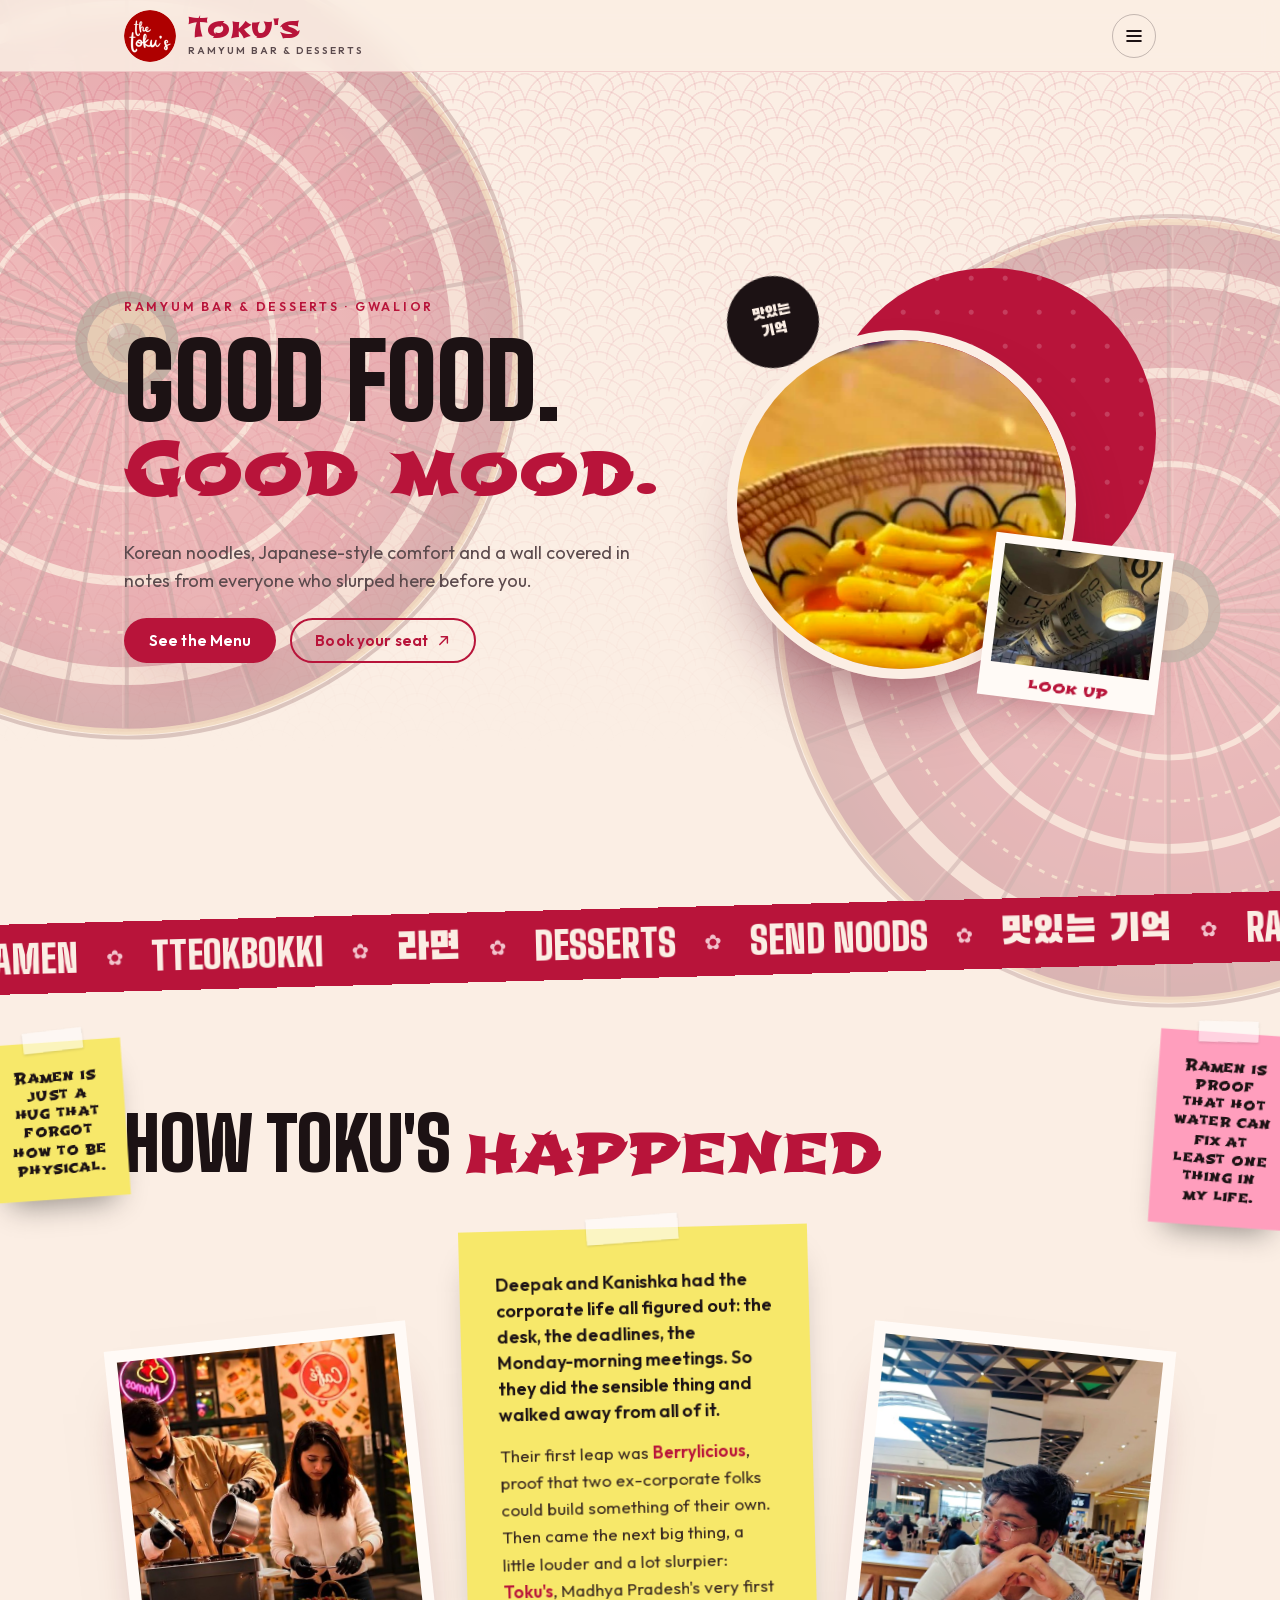
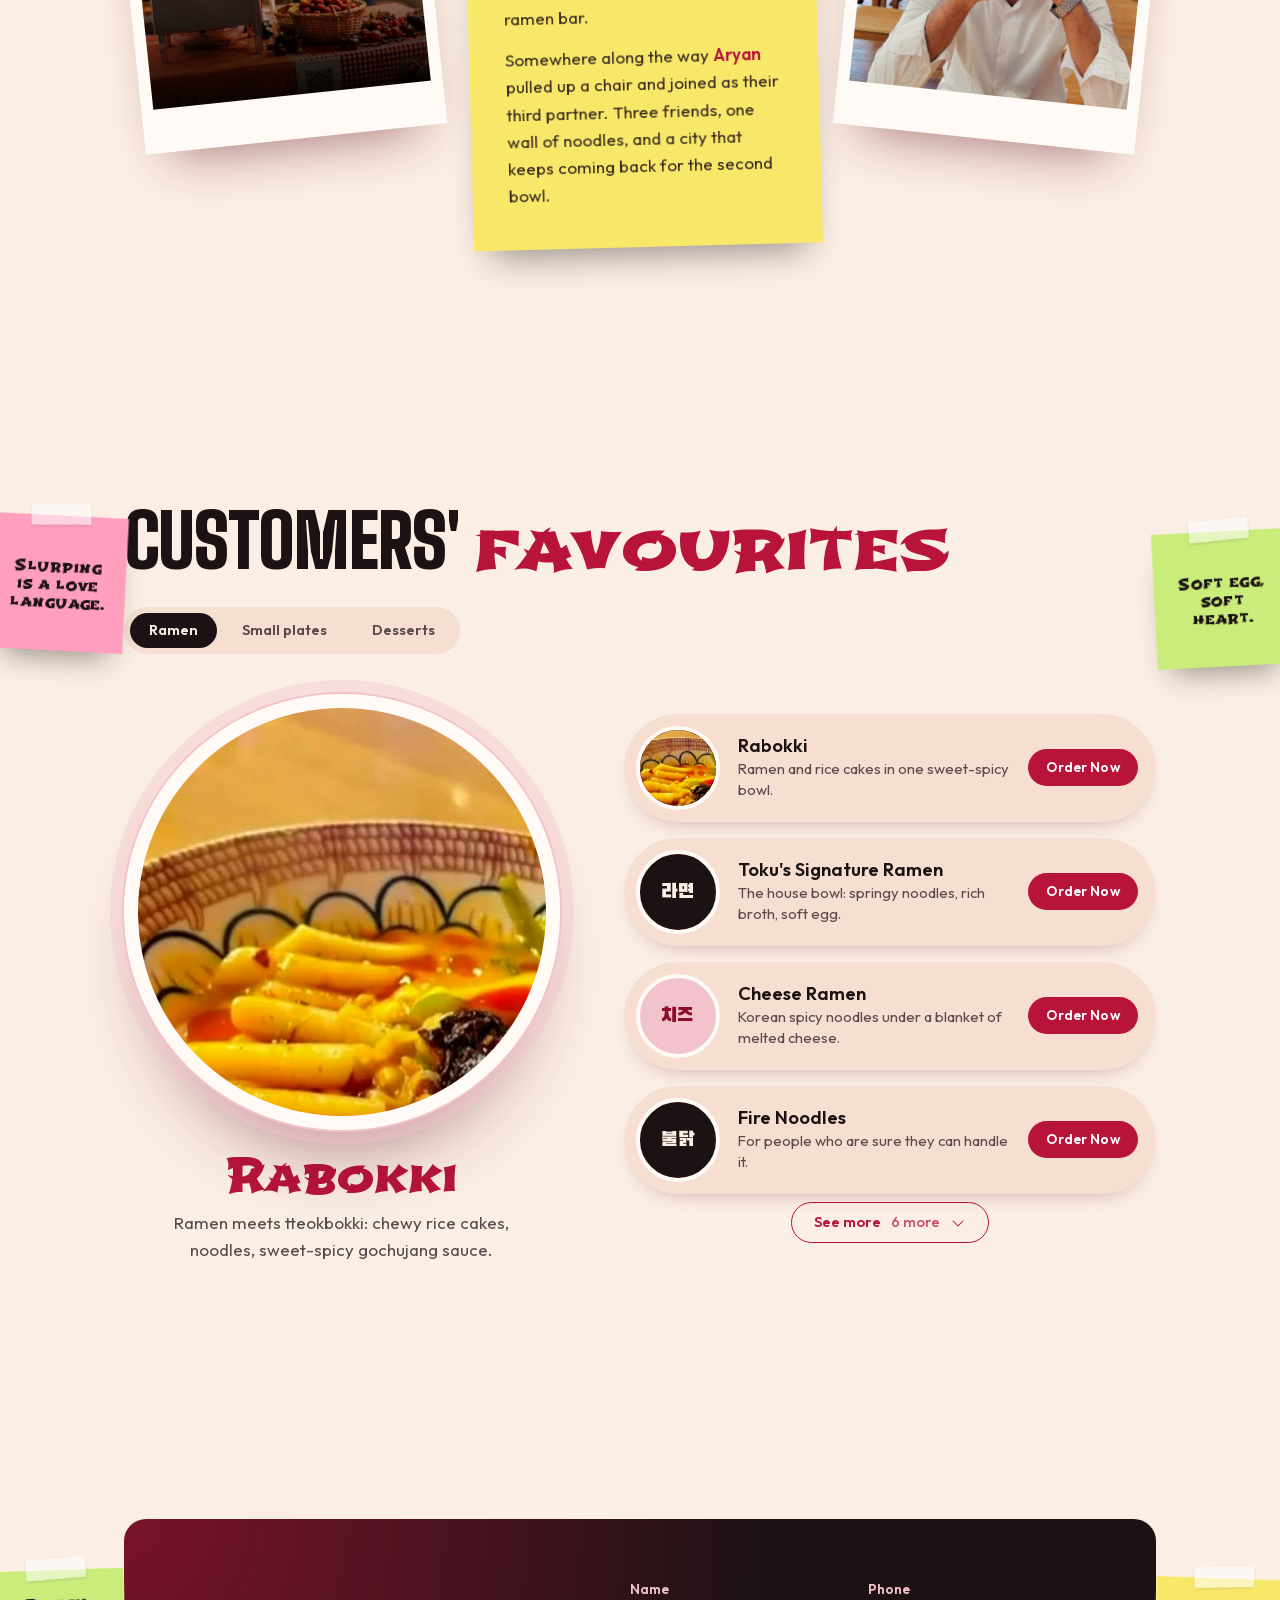
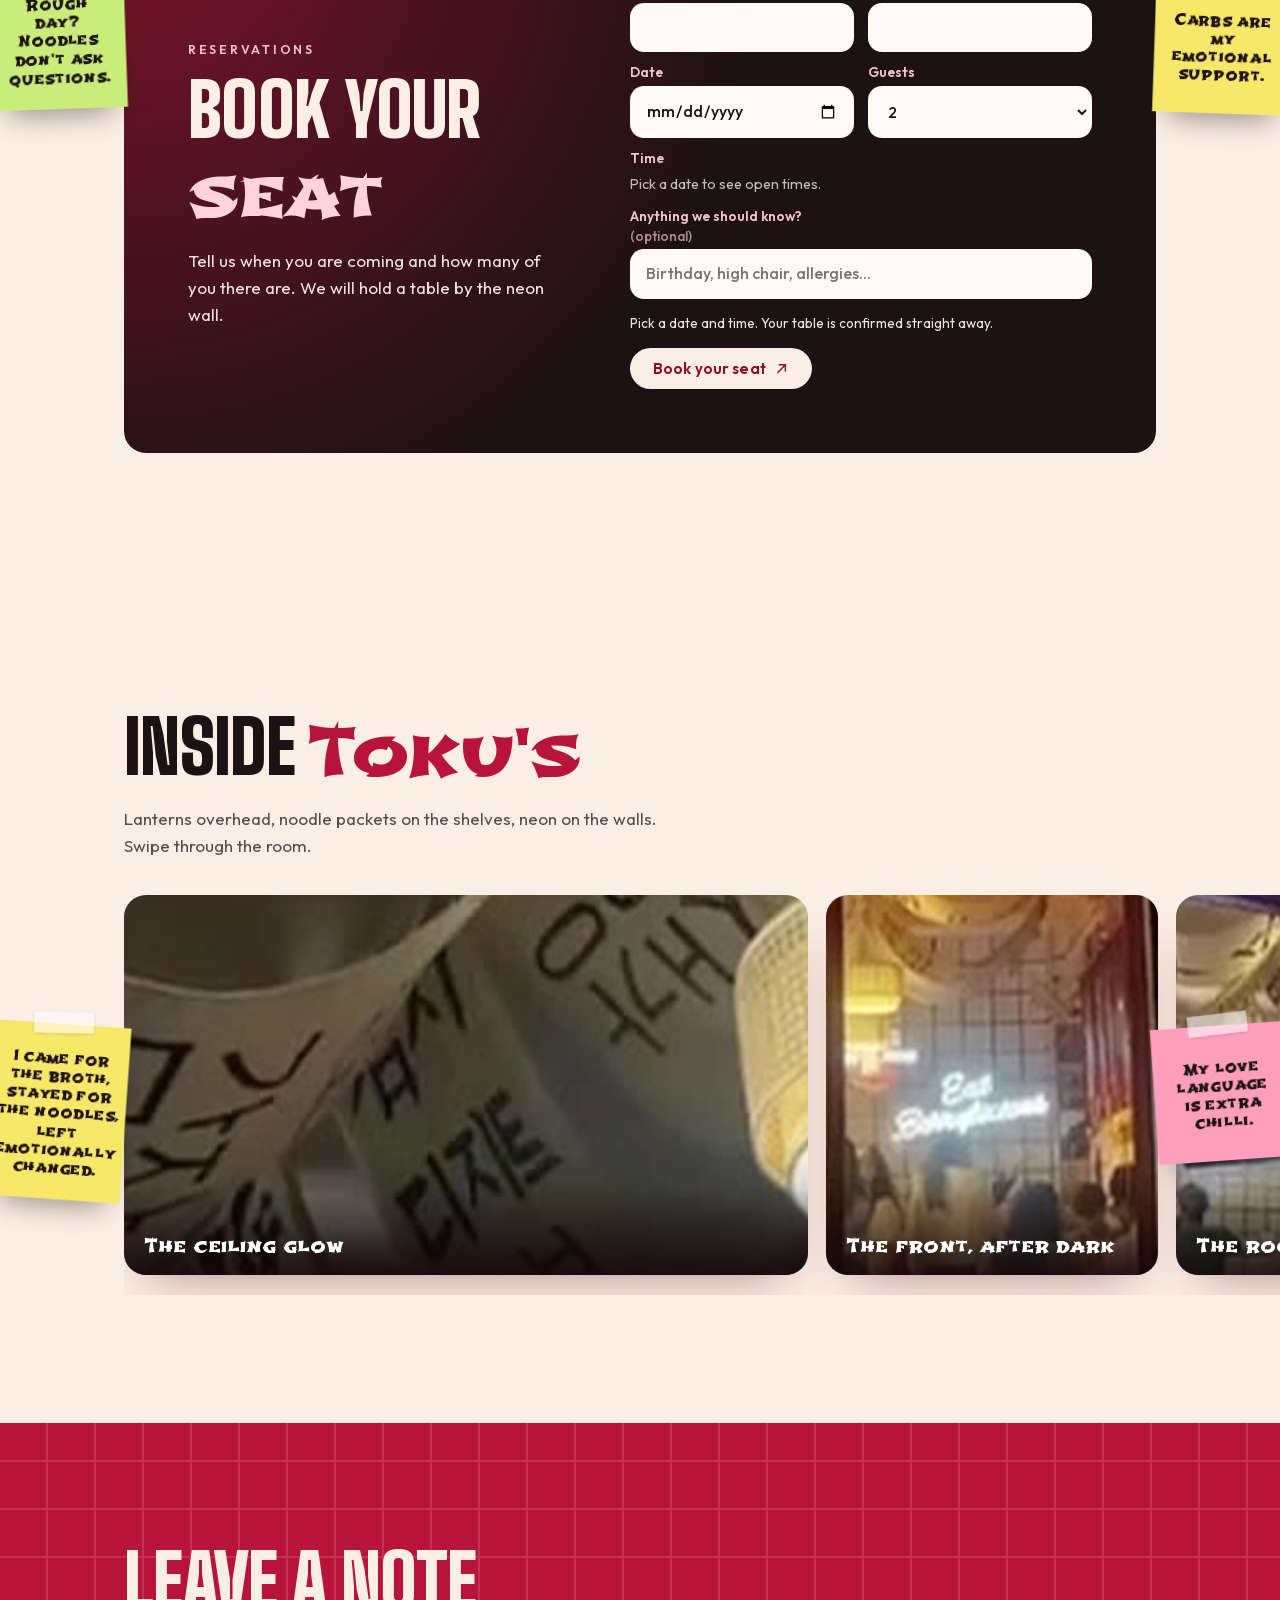
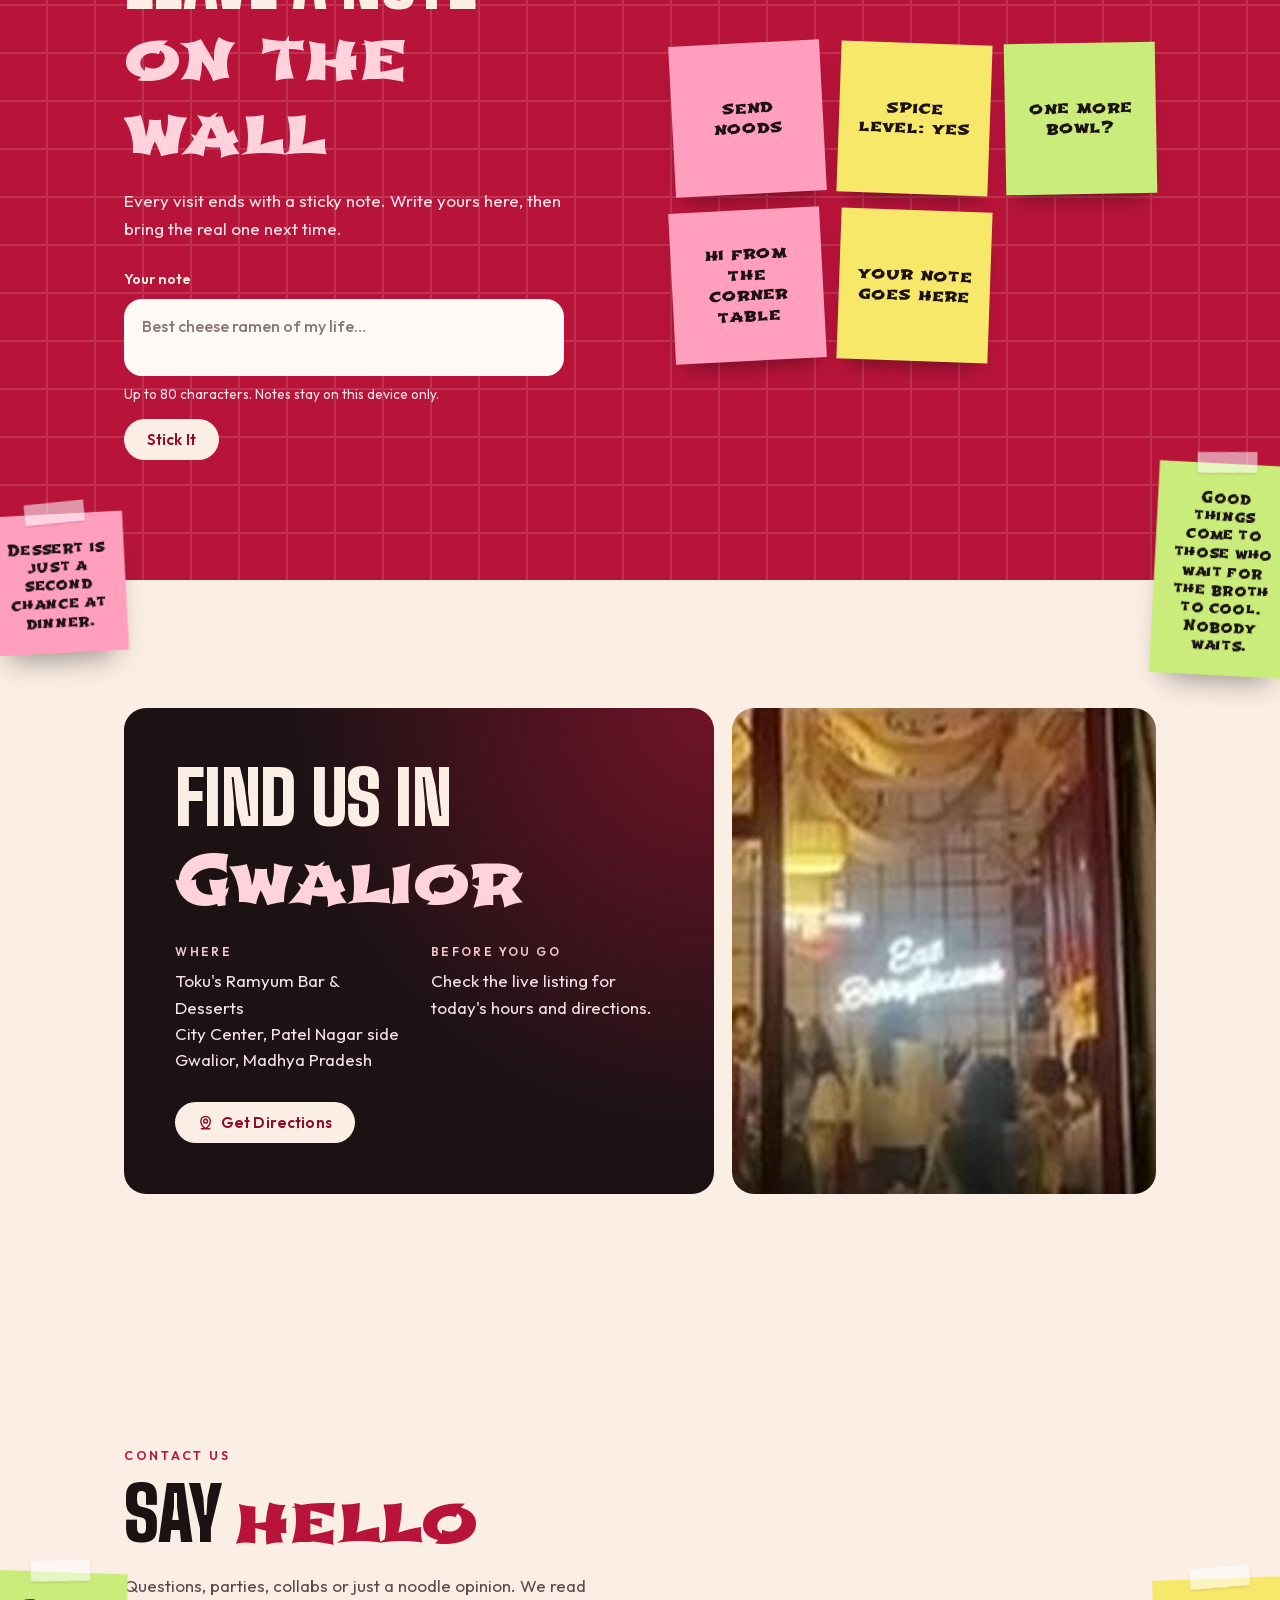
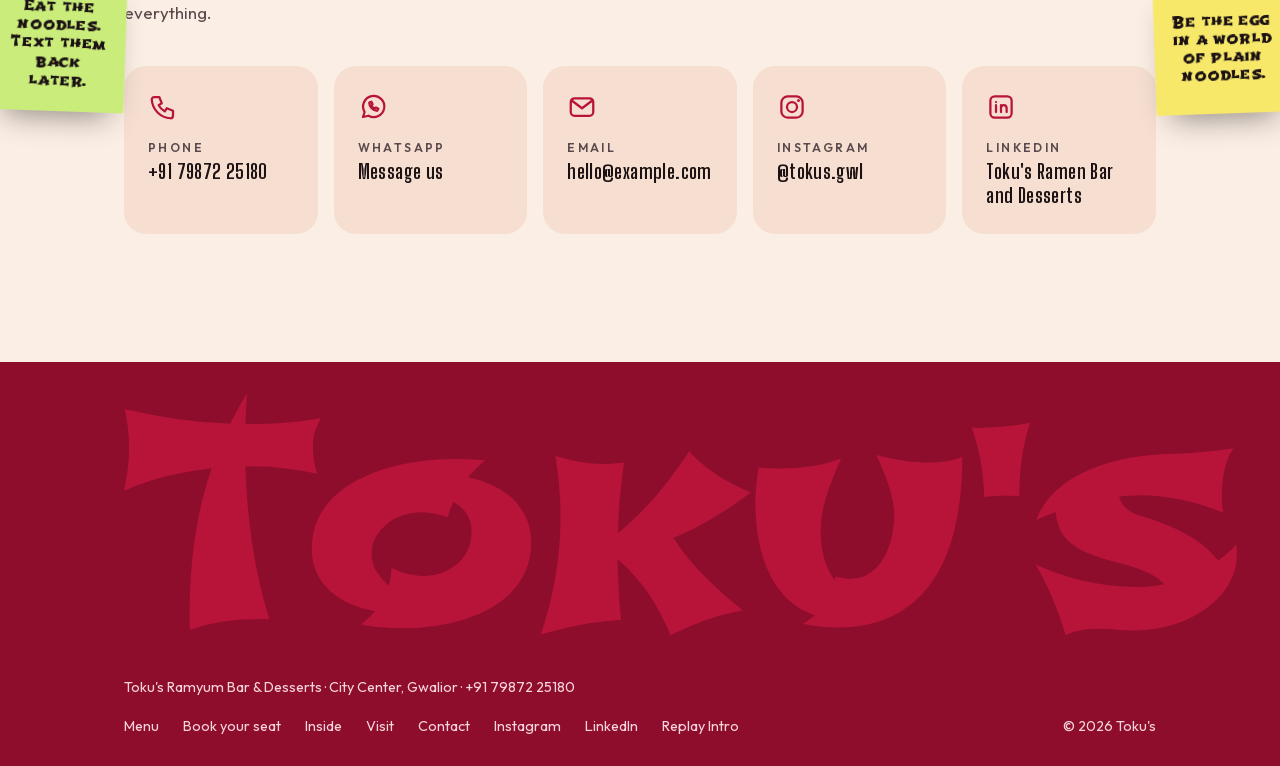
==== index.html @ bb1c19df "Add automatic table booking (Worker + D1, staff page) Co-Authored-By: Claude Opus 5.5 (1M context) <" ====
<!doctype html>
<html lang="en">
<head>
  <meta charset="utf-8">
  <meta name="viewport" content="width=device-width, initial-scale=1">
  <title>Toku's Ramyum Bar</title>
  <meta name="description" content="Toku's Ramyum Bar &amp; Desserts in Gwalior. Korean ramen, tteokbokki and desserts in a room covered in lanterns, murals and sticky notes.">
  <meta name="theme-color" content="#b8143a">
  <link rel="icon" href="favicon.ico" sizes="any">
  <link rel="icon" href="favicon-32.png" type="image/png" sizes="32x32">
  <link rel="apple-touch-icon" href="apple-touch-icon.png">
  <meta property="og:type" content="website">
  <meta property="og:site_name" content="Toku's Ramyum Bar &amp; Desserts">
  <meta property="og:title" content="Toku's Ramyum Bar &amp; Desserts, Gwalior">
  <meta property="og:description" content="Korean ramen, tteokbokki and desserts in a room covered in lanterns, murals and sticky notes.">
  <meta property="og:url" content="https://tokusramyumbar.com/">
  <meta property="og:image" content="https://tokusramyumbar.com/img/brand/og-image.jpg">
  <meta property="og:image:width" content="1200">
  <meta property="og:image:height" content="630">
  <meta name="twitter:card" content="summary_large_image">
  <script type="application/ld+json">
  {
    "@context": "https://schema.org",
    "@type": "Restaurant",
    "name": "Toku's Ramyum Bar & Desserts",
    "url": "https://tokusramyumbar.com/",
    "logo": "https://tokusramyumbar.com/img/brand/logo-104.png",
    "image": "https://tokusramyumbar.com/img/brand/og-image.jpg",
    "telephone": "+91-7987225180",
    "servesCuisine": ["Korean", "Desserts"],
    "address": { "@type": "PostalAddress", "streetAddress": "City Center, Patel Nagar", "addressLocality": "Gwalior", "addressRegion": "Madhya Pradesh", "addressCountry": "IN" },
    "sameAs": ["https://www.instagram.com/tokus.gwl/", "https://www.linkedin.com/company/toku-s-ramen-bar-and-desserts/home/"]
  }
  </script>
  <link rel="preload" href="fonts/shojumaru-400.woff2" as="font" type="font/woff2" crossorigin>
  <link rel="preload" href="fonts/bigshoulders-900.woff2" as="font" type="font/woff2" crossorigin>
  <link rel="stylesheet" href="css/style.css">
  <script>if (!matchMedia('(prefers-reduced-motion: reduce)').matches) document.documentElement.classList.add('intro-on');</script>
</head>
<body>
  <svg width="0" height="0" style="position:absolute" aria-hidden="true">
    <!-- Phosphor Icons (bold), MIT -->
    <symbol id="i-arrow" viewBox="0 0 256 256"><path fill="currentColor" d="M204,64V168a12,12,0,0,1-24,0V93L72.49,200.49a12,12,0,0,1-17-17L163,76H88a12,12,0,0,1,0-24H192A12,12,0,0,1,204,64Z"/></symbol>
    <symbol id="i-pin" viewBox="0 0 256 256"><path fill="currentColor" d="M200,220H160.73c5.18-5,10.75-10.710,16.33-17.13C205.150,170.570,220,136.370,220,104a92,92,0,0,0-184,0c0,50,34.120,91.940,59.180,116H56a12,12,0,0,0,0,24H200a12,12,0,0,0,0-24ZM60,104a68,68,0,0,1,136,0c0,33.310-20,63.370-36.700,82.710A249.350,249.350,0,0,1,128,216.890a249.350,249.350,0,0,1-31.300-30.180C80,167.370,60,137.310,60,104Zm68,44a44,44,0,1,0-44-44A44.050,44.050,0,0,0,128,148Zm0-64a20,20,0,1,1-20,20A20,20,0,0,1,128,84Z"/></symbol>
    <symbol id="i-list" viewBox="0 0 256 256"><path fill="currentColor" d="M228,128a12,12,0,0,1-12,12H40a12,12,0,0,1,0-24H216A12,12,0,0,1,228,128ZM40,76H216a12,12,0,0,0,0-24H40a12,12,0,0,0,0,24ZM216,180H40a12,12,0,0,0,0,24H216a12,12,0,0,0,0-24Z"/></symbol>
    <symbol id="i-caret" viewBox="0 0 256 256"><path fill="currentColor" d="M213.66,101.66l-80,80a8,8,0,0,1-11.32,0l-80-80A8,8,0,0,1,53.66,90.34L128,164.69l74.34-74.35a8,8,0,0,1,11.32,11.32Z"/></symbol>
    <symbol id="i-x" viewBox="0 0 256 256"><path fill="currentColor" d="M208.49,191.51a12,12,0,0,1-17,17L128,145,64.49,208.490a12,12,0,0,1-17-17L111,128,47.51,64.49a12,12,0,0,1,17-17L128,111l63.51-63.52a12,12,0,0,1,17,17L145,128Z"/></symbol>
    <!-- simple outline icons for the contact section -->
    <symbol id="i-phone" viewBox="0 0 24 24"><path fill="none" stroke="currentColor" stroke-width="1.8" stroke-linecap="round" stroke-linejoin="round" d="M5 4h4l2 5-2.5 1.5a11 11 0 0 0 5 5L15 13l5 2v4a2 2 0 0 1-2 2A16 16 0 0 1 3 6a2 2 0 0 1 2-2z"/></symbol>
    <symbol id="i-whatsapp" viewBox="0 0 24 24"><g fill="none" stroke="currentColor" stroke-width="1.8" stroke-linecap="round" stroke-linejoin="round"><path d="M4 20l1.3-4A8.5 8.5 0 1 1 8.4 19z"/><path d="M9 8.5c0 3.3 2.9 6.5 6.4 6.5l.9-1.6-2-1-1 .9c-1-.4-2.1-1.5-2.5-2.5l.9-1-1-2z"/></g></symbol>
    <symbol id="i-mail" viewBox="0 0 24 24"><g fill="none" stroke="currentColor" stroke-width="1.8" stroke-linecap="round" stroke-linejoin="round"><rect x="3" y="5" width="18" height="14" rx="3"/><path d="m4 7 8 6 8-6"/></g></symbol>
    <symbol id="i-insta" viewBox="0 0 24 24"><g fill="none" stroke="currentColor" stroke-width="1.8" stroke-linecap="round" stroke-linejoin="round"><rect x="3.5" y="3.5" width="17" height="17" rx="5"/><circle cx="12" cy="12" r="4"/></g><circle cx="17.2" cy="6.8" r="1.2" fill="currentColor"/></symbol>
    <symbol id="i-linkedin" viewBox="0 0 24 24"><g fill="none" stroke="currentColor" stroke-width="1.8" stroke-linecap="round" stroke-linejoin="round"><rect x="3.5" y="3.5" width="17" height="17" rx="3.5"/><path d="M8 10.5V16M8 8v.01M12 16v-5.5M12 13c0-1.7 1-2.5 2.2-2.5S16.5 11.3 16.5 13V16"/></g></symbol>
  </svg>

  <a class="skip" href="#main">Skip to content</a>


  <header class="nav" id="top">
    <a class="brand" href="#top" aria-label="Toku's home">
      <img class="brand__logo" src="img/brand/logo-104.png" alt="" width="52" height="52">
      <span class="brand__text">
        <span class="brand__mark">Toku's</span>
        <span class="brand__sub">Ramyum bar &amp; desserts</span>
      </span>
    </a>
    <button class="nav__toggle" id="navToggle" aria-expanded="false" aria-controls="navLinks" aria-label="Open menu">
      <svg class="icon"><use href="#i-list"/></svg>
    </button>
  </header>
  <div class="side-scrim" id="navScrim"></div>
  <nav class="side" id="navLinks" aria-label="Main">
    <a class="bubble" href="#menu" style="--i:0"><span>Menu</span></a>
    <a class="bubble" href="#story" style="--i:1"><span>Story</span></a>
    <a class="bubble" href="#inside" style="--i:2"><span>Inside</span></a>
    <a class="bubble" href="#wall" style="--i:3"><span>The wall</span></a>
    <a class="bubble" href="#visit" style="--i:4"><span>Visit</span></a>
    <a class="bubble" href="#contact" style="--i:5"><span>Contact us</span></a>
    <a class="bubble bubble--cta" href="#book" style="--i:6"><span>Book your seat</span></a>
  </nav>

  <div class="postits postits--l" aria-hidden="true">
    <p class="pi pi--y" style="--r:-4deg">Ramen is just a hug that forgot how to be physical.</p>
    <p class="pi pi--p" style="--r:3deg">Slurping is a love language.</p>
    <p class="pi pi--g" style="--r:-2deg">Rough day? Noodles don't ask questions.</p>
    <p class="pi pi--y" style="--r:4deg">I came for the broth, stayed for the noodles, left emotionally changed.</p>
    <p class="pi pi--p" style="--r:-3deg">Dessert is just a second chance at dinner.</p>
    <p class="pi pi--g" style="--r:2deg">Eat the noodles. Text them back later.</p>
  </div>
  <div class="postits postits--r" aria-hidden="true">
    <p class="pi pi--p" style="--r:4deg">Ramen is proof that hot water can fix at least one thing in my life.</p>
    <p class="pi pi--g" style="--r:-3deg">Soft egg, soft heart.</p>
    <p class="pi pi--y" style="--r:2deg">Carbs are my emotional support.</p>
    <p class="pi pi--p" style="--r:-4deg">My love language is extra chilli.</p>
    <p class="pi pi--g" style="--r:3deg">Good things come to those who wait for the broth to cool. Nobody waits.</p>
    <p class="pi pi--y" style="--r:-2deg">Be the egg in a world of plain noodles.</p>
  </div>

  <main id="main">
    <!-- HERO -->
    <section class="hero">
      <div class="hero__copy">
        <p class="eyebrow">Ramyum bar &amp; desserts · Gwalior</p>
        <h1 class="hero__title">
          <span class="hero__plain">Good food.</span>
          <span class="hero__brush">Good mood.</span>
        </h1>
        <p class="hero__sub">Korean noodles, Japanese-style comfort and a wall covered in notes from everyone who slurped here before you.</p>
        <div class="hero__ctas">
          <a class="btn btn--solid" href="#menu">See the Menu</a>
          <a class="btn btn--ghost" href="#book">Book your seat <svg class="icon"><use href="#i-arrow"/></svg></a>
        </div>
      </div>

      <div class="hero__art" aria-hidden="false">
        <div class="hero__sun"></div>
        <div class="hero__steam" aria-hidden="true"><i></i><i></i><i></i></div>
        <figure class="hero__bowl">
          <img src="img/bowl.jpg" alt="A bowl of rabokki at Toku's: ramen noodles and rice cakes in a red, sweet-spicy sauce" width="1364" height="812" fetchpriority="high">
        </figure>
        <figure class="polaroid polaroid--hero">
          <img src="img/lanterns.jpg" alt="Paper banners printed with Korean letters hanging from the ceiling around a woven lamp" width="1364" height="808" loading="lazy">
          <figcaption>look up</figcaption>
        </figure>
        <span class="stamp" aria-hidden="true">맛있는<br>기억</span>
      </div>
    </section>

    <!-- MARQUEE -->
    <div class="marquee" aria-hidden="true">
      <div class="marquee__track">
        <span>Ramen</span><i>✿</i><span>Tteokbokki</span><i>✿</i><span>라면</span><i>✿</i><span>Desserts</span><i>✿</i><span>Send noods</span><i>✿</i><span>맛있는 기억</span><i>✿</i>
        <span>Ramen</span><i>✿</i><span>Tteokbokki</span><i>✿</i><span>라면</span><i>✿</i><span>Desserts</span><i>✿</i><span>Send noods</span><i>✿</i><span>맛있는 기억</span><i>✿</i>
      </div>
    </div>

    <!-- STORY: tilted photos + post-it -->
    <section class="story section" id="story">
      <h2 class="title reveal"><span class="title__plain">How Toku's</span> <span class="title__brush">happened</span></h2>
      <div class="tale reveal">
        <figure class="tale__photo tale__photo--l">
          <img src="img/story/berrylicious.jpg" alt="Deepak and Kanishka making chocolate-dipped strawberries at their Berrylicious stall" width="494" height="690" loading="lazy">
        </figure>
        <figure class="tale__photo tale__photo--r">
          <img src="img/story/aryan.jpg" alt="Aryan, Toku's third partner" width="792" height="1125" loading="lazy">
        </figure>
        <div class="tale__note">
          <p class="tale__lead">Deepak and Kanishka had the corporate life all figured out: the desk, the deadlines, the Monday-morning meetings. So they did the sensible thing and walked away from all of it.</p>
          <p>Their first leap was <strong>Berrylicious</strong>, proof that two ex-corporate folks could build something of their own. Then came the next big thing, a little louder and a lot slurpier: <strong>Toku's</strong>, Madhya Pradesh's very first ramen bar.</p>
          <p>Somewhere along the way <strong>Aryan</strong> pulled up a chair and joined as their third partner. Three friends, one wall of noodles, and a city that keeps coming back for the second bowl.</p>
        </div>
      </div>
    </section>

    <!-- MENU -->
    <section class="menu section" id="menu">
      <div class="menu__head reveal">
        <h2 class="title"><span class="title__plain">Customers'</span> <span class="title__brush">favourites</span></h2>
        <div class="tabs" role="tablist" aria-label="Menu categories">
          <button role="tab" aria-selected="true" aria-controls="tab-ramen" id="t-ramen" class="tab">Ramen</button>
          <button role="tab" aria-selected="false" aria-controls="tab-plates" id="t-plates" class="tab" tabindex="-1">Small plates</button>
          <button role="tab" aria-selected="false" aria-controls="tab-desserts" id="t-desserts" class="tab" tabindex="-1">Desserts</button>
        </div>
      </div>

      <div class="menu__grid">
        <figure class="menu__feature reveal">
          <div class="menu__plate">
            <img src="img/bowl.jpg" alt="" width="1364" height="812" loading="lazy">
            <span class="menu__glyph" lang="ko" hidden></span>
          </div>
          <figcaption>
            <span class="menu__feature-name">Rabokki</span>
            <span class="menu__feature-desc">Ramen meets tteokbokki: chewy rice cakes, noodles, sweet-spicy gochujang sauce.</span>
          </figcaption>
        </figure>

        <div class="menu__lists">
          <ul class="dishes" id="tab-ramen" role="tabpanel" aria-labelledby="t-ramen">
            <li class="dish">
              <span class="dish__img dish__img--photo"><img src="img/bowl.jpg" alt="" width="1364" height="812" loading="lazy"></span>
              <div class="dish__body"><h3>Rabokki</h3><p>Ramen and rice cakes in one sweet-spicy bowl.</p></div>
              <a class="btn btn--pill" href="https://www.zomato.com/gwalior/restaurants?q=toku" target="_blank" rel="noopener">Order Now</a>
            </li>
            <li class="dish">
              <span class="dish__img" lang="ko">라면</span>
              <div class="dish__body"><h3>Toku's Signature Ramen</h3><p>The house bowl: springy noodles, rich broth, soft egg.</p></div>
              <a class="btn btn--pill" href="https://www.zomato.com/gwalior/restaurants?q=toku" target="_blank" rel="noopener">Order Now</a>
            </li>
            <li class="dish">
              <span class="dish__img dish__img--alt" lang="ko">치즈</span>
              <div class="dish__body"><h3>Cheese Ramen</h3><p>Korean spicy noodles under a blanket of melted cheese.</p></div>
              <a class="btn btn--pill" href="https://www.zomato.com/gwalior/restaurants?q=toku" target="_blank" rel="noopener">Order Now</a>
            </li>
            <li class="dish">
              <span class="dish__img" lang="ko">불닭</span>
              <div class="dish__body"><h3>Fire Noodles</h3><p>For people who are sure they can handle it.</p></div>
              <a class="btn btn--pill" href="https://www.zomato.com/gwalior/restaurants?q=toku" target="_blank" rel="noopener">Order Now</a>
            </li>
            <li class="dish">
              <span class="dish__img dish__img--alt" lang="ko">짬뽕</span>
              <div class="dish__body"><h3>Jjamppong</h3><p>Spicy seafood noodle soup with a smoky broth.</p></div>
              <a class="btn btn--pill" href="https://www.zomato.com/gwalior/restaurants?q=toku" target="_blank" rel="noopener">Order Now</a>
            </li>
            <li class="dish">
              <span class="dish__img" lang="ko">우동</span>
              <div class="dish__body"><h3>Udon Bowl</h3><p>Thick, chewy noodles in a light, savoury broth.</p></div>
              <a class="btn btn--pill" href="https://www.zomato.com/gwalior/restaurants?q=toku" target="_blank" rel="noopener">Order Now</a>
            </li>
            <li class="dish">
              <span class="dish__img dish__img--alt" lang="ko">돈코츠</span>
              <div class="dish__body"><h3>Tonkotsu Ramen</h3><p>Creamy pork-bone broth, tender chashu, spring onion.</p></div>
              <a class="btn btn--pill" href="https://www.zomato.com/gwalior/restaurants?q=toku" target="_blank" rel="noopener">Order Now</a>
            </li>
            <li class="dish">
              <span class="dish__img" lang="ko">미소</span>
              <div class="dish__body"><h3>Miso Ramen</h3><p>Nutty miso broth with corn and a soft egg.</p></div>
              <a class="btn btn--pill" href="https://www.zomato.com/gwalior/restaurants?q=toku" target="_blank" rel="noopener">Order Now</a>
            </li>
            <li class="dish">
              <span class="dish__img dish__img--alt" lang="ko">해물</span>
              <div class="dish__body"><h3>Seafood Ramen</h3><p>Prawns and squid in a clear, spicy broth.</p></div>
              <a class="btn btn--pill" href="https://www.zomato.com/gwalior/restaurants?q=toku" target="_blank" rel="noopener">Order Now</a>
            </li>
            <li class="dish">
              <span class="dish__img" lang="ko">김치</span>
              <div class="dish__body"><h3>Kimchi Ramen</h3><p>Tangy, bubbling kimchi broth with silky noodles.</p></div>
              <a class="btn btn--pill" href="https://www.zomato.com/gwalior/restaurants?q=toku" target="_blank" rel="noopener">Order Now</a>
            </li>
          </ul>
          <ul class="dishes" id="tab-plates" role="tabpanel" aria-labelledby="t-plates" hidden>
            <li class="dish">
              <span class="dish__img" lang="ko">떡볶이</span>
              <div class="dish__body"><h3>Tteokbokki</h3><p>Chewy rice cakes simmered in a glossy chilli sauce.</p></div>
              <a class="btn btn--pill" href="https://www.zomato.com/gwalior/restaurants?q=toku" target="_blank" rel="noopener">Order Now</a>
            </li>
            <li class="dish">
              <span class="dish__img dish__img--alt" lang="ko">핫도그</span>
              <div class="dish__body"><h3>Korean Corn Dog</h3><p>Crunchy outside, stretchy cheese inside, sugar dusted.</p></div>
              <a class="btn btn--pill" href="https://www.zomato.com/gwalior/restaurants?q=toku" target="_blank" rel="noopener">Order Now</a>
            </li>
            <li class="dish">
              <span class="dish__img" lang="ko">김치밥</span>
              <div class="dish__body"><h3>Kimchi Fried Rice</h3><p>Tangy kimchi, smoky rice, a fried egg on top.</p></div>
              <a class="btn btn--pill" href="https://www.zomato.com/gwalior/restaurants?q=toku" target="_blank" rel="noopener">Order Now</a>
            </li>
            <li class="dish">
              <span class="dish__img dish__img--alt" lang="ko">만두</span>
              <div class="dish__body"><h3>Mandu</h3><p>Pan-fried dumplings with a sesame dipping sauce.</p></div>
              <a class="btn btn--pill" href="https://www.zomato.com/gwalior/restaurants?q=toku" target="_blank" rel="noopener">Order Now</a>
            </li>
            <li class="dish">
              <span class="dish__img" lang="ko">김밥</span>
              <div class="dish__body"><h3>Kimbap</h3><p>Seaweed rolls packed with egg, carrot and pickled radish.</p></div>
              <a class="btn btn--pill" href="https://www.zomato.com/gwalior/restaurants?q=toku" target="_blank" rel="noopener">Order Now</a>
            </li>
            <li class="dish">
              <span class="dish__img dish__img--alt" lang="ko">어묵</span>
              <div class="dish__body"><h3>Eomuk Skewers</h3><p>Fish cake skewers in a warm, peppery broth.</p></div>
              <a class="btn btn--pill" href="https://www.zomato.com/gwalior/restaurants?q=toku" target="_blank" rel="noopener">Order Now</a>
            </li>
            <li class="dish">
              <span class="dish__img" lang="ko">치킨</span>
              <div class="dish__body"><h3>Korean Fried Chicken</h3><p>Twice-fried, glazed in sweet gochujang.</p></div>
              <a class="btn btn--pill" href="https://www.zomato.com/gwalior/restaurants?q=toku" target="_blank" rel="noopener">Order Now</a>
            </li>
            <li class="dish">
              <span class="dish__img dish__img--alt" lang="ko">파전</span>
              <div class="dish__body"><h3>Pajeon</h3><p>Crisp spring onion pancake with a tangy dip.</p></div>
              <a class="btn btn--pill" href="https://www.zomato.com/gwalior/restaurants?q=toku" target="_blank" rel="noopener">Order Now</a>
            </li>
            <li class="dish">
              <span class="dish__img" lang="ko">잡채</span>
              <div class="dish__body"><h3>Japchae</h3><p>Glass noodles tossed with vegetables and sesame.</p></div>
              <a class="btn btn--pill" href="https://www.zomato.com/gwalior/restaurants?q=toku" target="_blank" rel="noopener">Order Now</a>
            </li>
          </ul>
          <ul class="dishes" id="tab-desserts" role="tabpanel" aria-labelledby="t-desserts" hidden>
            <li class="dish">
              <span class="dish__img dish__img--alt" lang="ko">빙수</span>
              <div class="dish__body"><h3>Bingsu</h3><p>Snowy shaved ice piled with fruit and sweet toppings.</p></div>
              <a class="btn btn--pill" href="https://www.zomato.com/gwalior/restaurants?q=toku" target="_blank" rel="noopener">Order Now</a>
            </li>
            <li class="dish">
              <span class="dish__img" lang="ko">모찌</span>
              <div class="dish__body"><h3>Mochi</h3><p>Soft, pillowy rice cakes with a creamy centre.</p></div>
              <a class="btn btn--pill" href="https://www.zomato.com/gwalior/restaurants?q=toku" target="_blank" rel="noopener">Order Now</a>
            </li>
            <li class="dish">
              <span class="dish__img dish__img--alt" lang="ko">호떡</span>
              <div class="dish__body"><h3>Hotteok</h3><p>Sweet pancake filled with brown sugar and nuts.</p></div>
              <a class="btn btn--pill" href="https://www.zomato.com/gwalior/restaurants?q=toku" target="_blank" rel="noopener">Order Now</a>
            </li>
            <li class="dish">
              <span class="dish__img" lang="ko">푸딩</span>
              <div class="dish__body"><h3>Caramel Pudding</h3><p>Silky custard under a dark caramel top.</p></div>
              <a class="btn btn--pill" href="https://www.zomato.com/gwalior/restaurants?q=toku" target="_blank" rel="noopener">Order Now</a>
            </li>
            <li class="dish">
              <span class="dish__img dish__img--alt" lang="ko">와플</span>
              <div class="dish__body"><h3>Waffle</h3><p>Crisp waffle with cream, berries and syrup.</p></div>
              <a class="btn btn--pill" href="https://www.zomato.com/gwalior/restaurants?q=toku" target="_blank" rel="noopener">Order Now</a>
            </li>
            <li class="dish">
              <span class="dish__img" lang="ko">아이스</span>
              <div class="dish__body"><h3>Soft Serve</h3><p>Swirled vanilla soft serve in a cone or cup.</p></div>
              <a class="btn btn--pill" href="https://www.zomato.com/gwalior/restaurants?q=toku" target="_blank" rel="noopener">Order Now</a>
            </li>
            <li class="dish">
              <span class="dish__img dish__img--alt" lang="ko">딸기</span>
              <div class="dish__body"><h3>Strawberry Bingsu</h3><p>Shaved milk ice with fresh strawberries.</p></div>
              <a class="btn btn--pill" href="https://www.zomato.com/gwalior/restaurants?q=toku" target="_blank" rel="noopener">Order Now</a>
            </li>
            <li class="dish">
              <span class="dish__img" lang="ko">초코</span>
              <div class="dish__body"><h3>Choco Lava Cake</h3><p>Warm cake with a molten chocolate centre.</p></div>
              <a class="btn btn--pill" href="https://www.zomato.com/gwalior/restaurants?q=toku" target="_blank" rel="noopener">Order Now</a>
            </li>
          </ul>
        </div>
      </div>
    </section>

    <!-- BOOK A SEAT -->
    <section class="book section" id="book">
      <div class="book__card reveal">
        <div class="book__copy">
          <p class="eyebrow">Reservations</p>
          <h2 class="title title--light"><span class="title__plain">Book your</span> <span class="title__brush">seat</span></h2>
          <p>Tell us when you are coming and how many of you there are. We will hold a table by the neon wall.</p>
        </div>
        <form class="book__form" id="bookForm" novalidate data-whatsapp="917987225180" data-api="/api">
          <div class="book__row">
            <label>Name<input name="name" type="text" autocomplete="name" maxlength="60" required></label>
            <label>Phone<input name="phone" type="tel" inputmode="tel" autocomplete="tel" required></label>
          </div>
          <div class="book__row">
            <label>Date<input name="date" type="date" id="bookDate" required></label>
            <label>Guests
              <select name="guests" id="bookGuests" required>
                <option>1</option><option selected>2</option><option>3</option><option>4</option><option>5</option><option>6</option><option>7</option><option>8</option><option value="9+">9 or more</option>
              </select>
            </label>
          </div>
          <fieldset class="book__slots" id="bookSlots">
            <legend>Time</legend>
            <p class="book__slots-empty">Pick a date to see open times.</p>
          </fieldset>
          <label class="book__note">Anything we should know? <span>(optional)</span><input name="note" type="text" maxlength="200" placeholder="Birthday, high chair, allergies..."></label>
          <label class="book__trap" aria-hidden="true">Leave this empty<input name="website" type="text" tabindex="-1" autocomplete="off"></label>
          <p class="book__hint" id="bookHint" role="status" aria-live="polite">Pick a date and time. Your table is confirmed straight away.</p>
          <button class="btn btn--cream" type="submit" id="bookSubmit">Book your seat <svg class="icon"><use href="#i-arrow"/></svg></button>
        </form>
        <div class="book__done" id="bookDone" hidden tabindex="-1">
          <p class="eyebrow" id="bookDoneTag">Table confirmed</p>
          <h3 id="bookSummary"></h3>
          <p class="book__code" id="bookCodeWrap">Booking code <strong id="bookCode"></strong></p>
          <p id="bookDoneMsg">Show this code when you arrive. To change or cancel, call or WhatsApp us on <a href="tel:+917987225180">+91 79872 25180</a>.</p>
          <button class="btn btn--cream" type="button" id="bookAgain">Book another</button>
        </div>
      </div>
    </section>

    <!-- INSIDE (scroll-snap strip) -->
    <section class="inside section" id="inside">
      <h2 class="title reveal"><span class="title__plain">Inside</span> <span class="title__brush">Toku's</span></h2>
      <p class="inside__note reveal">Lanterns overhead, noodle packets on the shelves, neon on the walls. Swipe through the room.</p>
      <div class="strip" tabindex="0" aria-label="Photos of the restaurant, scroll horizontally">
        <figure class="strip__item strip__item--wide"><img src="img/ceiling.jpg" alt="Banners with Korean lettering curving across the ceiling under a warm lamp" width="988" height="256" loading="lazy"><figcaption>The ceiling glow</figcaption></figure>
        <figure class="strip__item"><img src="img/front.jpg" alt="The front of Toku's at night, full of people, with an 'Eat Berrylicious' neon sign" width="680" height="276" loading="lazy"><figcaption>The front, after dark</figcaption></figure>
        <figure class="strip__item"><img src="img/room.jpg" alt="Inside the room: tiled walls, an Open sign, neon and fabric draped from the ceiling" width="460" height="276" loading="lazy"><figcaption>The room</figcaption></figure>
        <figure class="strip__item"><img src="img/send-noods.jpg" alt="A grid-tiled wall with a red 'Send Noods' neon sign" width="552" height="276" loading="lazy"><figcaption>Send noods</figcaption></figure>
        <figure class="strip__item strip__item--wide"><img src="img/lanterns.jpg" alt="Paper banners printed with Korean letters hanging from the ceiling" width="1364" height="808" loading="lazy"><figcaption>Look up, slurp down</figcaption></figure>
      </div>
    </section>

    <!-- NOTE WALL -->
    <section class="wall" id="wall">
      <div class="wall__inner">
        <div class="wall__copy reveal">
          <h2 class="title title--light"><span class="title__plain">Leave a note</span> <span class="title__brush">on the wall</span></h2>
          <p>Every visit ends with a sticky note. Write yours here, then bring the real one next time.</p>
          <form class="wall__form" id="noteForm" novalidate>
            <label for="noteText">Your note</label>
            <textarea id="noteText" autocomplete="off" name="note" maxlength="80" rows="2" placeholder="Best cheese ramen of my life…" required></textarea>
            <p class="wall__hint" id="noteHint">Up to 80 characters. Notes stay on this device only.</p>
            <button class="btn btn--cream" type="submit">Stick It</button>
          </form>
        </div>
        <ul class="notes" id="notes" aria-live="polite" aria-label="Notes on the wall">
          <li class="note n1">send noods</li>
          <li class="note n2">spice level: yes</li>
          <li class="note n3">one more bowl?</li>
          <li class="note n4">hi from the corner table</li>
          <li class="note n5">your note goes here</li>
        </ul>
      </div>
    </section>

    <!-- VISIT -->
    <section class="visit section" id="visit">
      <div class="visit__card reveal">
        <h2 class="title title--light"><span class="title__plain">Find us in</span> <span class="title__brush">Gwalior</span></h2>
        <dl class="visit__facts">
          <div><dt>Where</dt><dd>Toku's Ramyum Bar &amp; Desserts<br>City Center, Patel Nagar side<br>Gwalior, Madhya Pradesh</dd></div>
          <div><dt>Before you go</dt><dd>Check the live listing for today's hours and directions.</dd></div>
        </dl>
        <a class="btn btn--cream" href="https://www.google.com/maps/search/?api=1&amp;query=Toku%27s%20Ramen%20Bar%20%26%20Desserts%20City%20Center%20Gwalior" target="_blank" rel="noopener">
          <svg class="icon"><use href="#i-pin"/></svg> Get Directions
        </a>
      </div>
      <figure class="visit__photo reveal">
        <img src="img/front.jpg" alt="Toku's storefront at night, glowing with neon and full of diners" width="680" height="276" loading="lazy">
      </figure>
    </section>

    <!-- CONTACT -->
    <section class="contact section" id="contact">
      <div class="contact__head reveal">
        <p class="eyebrow">Contact us</p>
        <h2 class="title"><span class="title__plain">Say</span> <span class="title__brush">hello</span></h2>
        <p>Questions, parties, collabs or just a noodle opinion. We read everything.</p>
      </div>
      <ul class="contact__grid">
        <li><a class="contact__tile reveal" href="tel:+917987225180"><svg class="icon" aria-hidden="true"><use href="#i-phone"/></svg><span class="contact__label">Phone</span><span class="contact__value">+91 79872 25180</span></a></li>
        <li><a class="contact__tile reveal" href="https://wa.me/917987225180" target="_blank" rel="noopener"><svg class="icon" aria-hidden="true"><use href="#i-whatsapp"/></svg><span class="contact__label">WhatsApp</span><span class="contact__value">Message us</span></a></li>
        <li><a class="contact__tile reveal" href="mailto:hello@example.com"><svg class="icon" aria-hidden="true"><use href="#i-mail"/></svg><span class="contact__label">Email</span><span class="contact__value">hello@example.com</span></a></li>
        <li><a class="contact__tile reveal" href="https://www.instagram.com/tokus.gwl/" target="_blank" rel="noopener"><svg class="icon" aria-hidden="true"><use href="#i-insta"/></svg><span class="contact__label">Instagram</span><span class="contact__value">@tokus.gwl</span></a></li>
        <li><a class="contact__tile reveal" href="https://www.linkedin.com/company/toku-s-ramen-bar-and-desserts/home/" target="_blank" rel="noopener"><svg class="icon" aria-hidden="true"><use href="#i-linkedin"/></svg><span class="contact__label">LinkedIn</span><span class="contact__value">Toku's Ramen Bar and Desserts</span></a></li>
      </ul>
    </section>
  </main>

  <footer class="footer">
    <p class="footer__mark" aria-hidden="true">Toku's</p>
    <div class="footer__row">
      <p>Toku's Ramyum Bar &amp; Desserts · City Center, Gwalior · <a href="tel:+917987225180">+91 79872 25180</a></p>
      <nav aria-label="Footer">
        <a href="#menu">Menu</a>
        <a href="#book">Book your seat</a>
        <a href="#inside">Inside</a>
        <a href="#visit">Visit</a>
        <a href="#contact">Contact</a>
        <a href="https://www.instagram.com/tokus.gwl/" target="_blank" rel="noopener">Instagram</a>
        <a href="https://www.linkedin.com/company/toku-s-ramen-bar-and-desserts/home/" target="_blank" rel="noopener">LinkedIn</a>
        <button type="button" class="linklike" id="replayIntro">Replay Intro</button>
      </nav>
      <p>© <span id="year">2026</span> Toku's</p>
    </div>
  </footer>

  <script src="js/bowl.js"></script>
  <script src="js/intro.js"></script>
  <script src="js/umbrellas.js" defer></script>
  <script src="js/main.js" defer></script>
</body>
</html>
---- css/style.css ----
/* Fonts: self-hosted from Google Fonts (OFL) */
@font-face { font-family: 'Shojumaru'; font-weight: 400; font-display: swap; src: url('../fonts/shojumaru-400.woff2') format('woff2'); }
@font-face { font-family: 'Big Shoulders Display'; font-weight: 700; font-display: swap; src: url('../fonts/bigshoulders-700.woff2') format('woff2'); }
@font-face { font-family: 'Big Shoulders Display'; font-weight: 900; font-display: swap; src: url('../fonts/bigshoulders-900.woff2') format('woff2'); }
@font-face { font-family: 'Outfit'; font-weight: 400; font-display: swap; src: url('../fonts/outfit-400.woff2') format('woff2'); }
@font-face { font-family: 'Outfit'; font-weight: 500; font-display: swap; src: url('../fonts/outfit-500.woff2') format('woff2'); }
@font-face { font-family: 'Outfit'; font-weight: 600; font-display: swap; src: url('../fonts/outfit-600.woff2') format('woff2'); }
@font-face { font-family: 'Black Han Sans'; font-weight: 400; font-display: swap; src: url('../fonts/blackhansans-400.woff2') format('woff2'); }

:root {
  color-scheme: light;
  --cream: #fbeee4;
  --cream-2: #f6dfd1;
  --blush: #f2c3cc;
  --crimson: #b8143a;
  --crimson-deep: #8e0d2c;
  --ink: #1c1214;
  --ink-soft: #5b4a4d;
  --note-pink: #ff9ebd;
  --note-yellow: #f7e86a;
  --note-green: #c9ec7a;
  --shadow: 0 18px 40px -18px rgba(120, 12, 40, .35);
  --radius: 22px;
  --f-brush: 'Shojumaru', 'Black Han Sans', serif;
  --f-cond: 'Big Shoulders Display', 'Arial Narrow', sans-serif;
  --f-body: 'Outfit', system-ui, sans-serif;
  --f-ko: 'Black Han Sans', 'Apple SD Gothic Neo', 'Noto Sans KR', sans-serif;
  --gutter: clamp(16px, 4vw, 56px);
}

*, *::before, *::after { box-sizing: border-box; }
html { overflow-x: clip; scroll-behavior: smooth; -webkit-text-size-adjust: 100%; }
body {
  margin: 0;
  background: var(--cream);
  color: var(--ink);
  font: 400 1.0625rem/1.6 var(--f-body);
  overflow-x: clip;
}
img { display: block; max-width: 100%; height: auto; }
a { color: inherit; }
h1, h2, h3, p, figure, ul, dl, dd { margin: 0; padding: 0; }
ul { list-style: none; }
section[id] { scroll-margin-top: 84px; }
h1, h2, h3 { text-wrap: balance; }
button, .btn, .tab { touch-action: manipulation; -webkit-tap-highlight-color: transparent; }
:focus-visible { outline: 3px solid var(--crimson); outline-offset: 3px; border-radius: 6px; }

.skip { position: absolute; left: -999px; top: 8px; z-index: 100; background: var(--ink); color: var(--cream); padding: 10px 16px; border-radius: 999px; }
.skip:focus { left: 16px; }

.icon { width: 1em; height: 1em; flex: none; }

/* Buttons: everything interactive is a full pill */
.btn {
  display: inline-flex; align-items: center; gap: .5em;
  padding: .85em 1.5em; border-radius: 999px;
  font: 600 .95rem/1 var(--f-body); letter-spacing: .01em;
  text-decoration: none; white-space: nowrap; cursor: pointer;
  border: 2px solid transparent;
  transition: transform .2s ease, background-color .2s ease, color .2s ease, box-shadow .2s ease;
}
.btn:active { transform: translateY(1px) scale(.98); }
.btn--solid { background: var(--crimson); color: #fff; box-shadow: var(--shadow); }
.btn--solid:hover { background: var(--crimson-deep); }
.btn--ghost { color: var(--crimson); border-color: currentColor; }
.btn--ghost:hover { background: var(--crimson); color: #fff; border-color: var(--crimson); }
.btn--cream { background: var(--cream); color: var(--crimson-deep); border: 0; }
.btn--cream:hover { background: #fff; }
.btn--pill { background: var(--crimson); color: #fff; padding: .7em 1.2em; font-size: .85rem; }

/* NAV */
.nav {
  position: sticky; top: env(safe-area-inset-top, 0px); z-index: 60;
  display: flex; align-items: center; gap: 24px;
  height: 72px; padding: 0 var(--gutter);
  background: color-mix(in srgb, var(--cream) 86%, transparent);
  backdrop-filter: blur(10px); -webkit-backdrop-filter: blur(10px);
  border-bottom: 1px solid color-mix(in srgb, var(--crimson) 14%, transparent);
}
.brand { display: flex; align-items: center; gap: 12px; text-decoration: none; line-height: 1; margin-right: auto; }
.brand__logo { width: 52px; height: 52px; flex: none; border-radius: 50%; }
.brand__text { display: flex; flex-direction: column; }
.brand__mark { font: 400 1.7rem/1 var(--f-brush); color: var(--crimson); }
.brand__sub { font: 600 .62rem/1 var(--f-body); letter-spacing: .2em; text-transform: uppercase; color: var(--ink-soft); margin-top: 4px; }
.nav__toggle {
  display: inline-flex; align-items: center; justify-content: center; width: 44px; height: 44px; padding: 0; border-radius: 50%; cursor: pointer;
  color: var(--ink); background: transparent; border: 1.5px solid color-mix(in srgb, var(--ink) 25%, transparent);
  transition: background .25s ease, border-color .25s ease, color .25s ease;
}
.nav__toggle:hover, .nav__toggle[aria-expanded="true"] { background: var(--crimson); border-color: var(--crimson); color: #fff; }
.nav__toggle .icon { width: 20px; height: 20px; }

/* SIDE PANEL: slides in from the right */
.side-scrim { position: fixed; inset: 0; z-index: 58; background: rgba(28,18,20,.28); opacity: 0; visibility: hidden; transition: opacity .35s ease, visibility 0s .35s; }
.side-scrim.is-open { opacity: 1; visibility: visible; transition: opacity .35s ease, visibility 0s; }
.side {
  position: fixed; top: 0; right: 0; bottom: 0; z-index: 59; width: min(300px, 82vw);
  display: flex; flex-direction: column; justify-content: center; gap: 4px; padding: 96px 36px 40px;
  background: var(--cream); border-left: 1px solid color-mix(in srgb, var(--crimson) 14%, transparent); box-shadow: -12px 0 40px rgba(28,18,20,.12);
  transform: translateX(100%); visibility: hidden; transition: transform .45s cubic-bezier(.25,.8,.25,1), visibility 0s .45s;
}
.side.is-open { transform: none; visibility: visible; transition: transform .45s cubic-bezier(.25,.8,.25,1), visibility 0s; }
.bubble {
  position: relative; display: flex; align-items: center; gap: 14px; padding: 14px 0; text-decoration: none;
  font: 700 1.5rem/1 var(--f-cond); letter-spacing: .04em; text-transform: uppercase; color: var(--ink);
  opacity: 0; transform: translateX(16px); transition: color .25s ease, padding .3s ease;
}
.bubble::before { content: ""; width: 8px; height: 8px; border-radius: 50%; background: var(--crimson); transform: scale(0); transition: transform .3s cubic-bezier(.2,1.6,.4,1); }
.bubble:hover, .bubble:focus-visible { color: var(--crimson); padding-left: 4px; }
.bubble:hover::before, .bubble:focus-visible::before { transform: scale(1); }
.bubble--cta { margin: 10px 0; padding: 14px 26px; justify-content: center; border-radius: 999px; background: var(--crimson); color: #fff; font-size: 1.05rem; }
.bubble--cta::before { display: none; }
.bubble--cta:hover, .bubble--cta:focus-visible { color: #fff; background: var(--crimson-deep); padding-left: 26px; }
.side.is-open .bubble { animation: side-in .4s ease calc(.12s + var(--i) * .05s) both; }
@keyframes side-in { from { opacity: 0; transform: translateX(16px); } to { opacity: 1; transform: none; } }
body.nav-open { overflow: hidden; }
body.nav-open .nav { background: transparent; backdrop-filter: none; -webkit-backdrop-filter: none; border-color: transparent; }
body.nav-open .brand { visibility: hidden; }

/* BOOK A SEAT */
.book { padding-top: 0; }
.book__card { position: relative; display: grid; grid-template-columns: minmax(0, .9fr) minmax(0, 1.1fr); gap: clamp(28px, 5vw, 64px); align-items: center; padding: clamp(28px, 5vw, 64px); border-radius: var(--radius); color: var(--cream); background: radial-gradient(circle at 0% 0%, rgba(184,20,58,.6), transparent 55%), var(--ink); }
.book__copy { display: grid; gap: 16px; }
.book__copy .eyebrow { color: var(--blush); }
.book__copy > p:last-child { color: #f3e2e5; max-width: 38ch; }
.book__form { display: grid; gap: 14px; }
.book__row { display: grid; grid-auto-flow: column; grid-auto-columns: minmax(0, 1fr); gap: 14px; }
.book__form label { display: grid; gap: 6px; font: 600 .85rem/1 var(--f-body); color: var(--blush); }
.book__form input, .book__form select { font: 500 1rem/1.2 var(--f-body); color: var(--ink); background: #fffaf6; border: 2px solid transparent; border-radius: 14px; padding: 13px 14px; width: 100%; min-width: 0; }
.book__form input:focus, .book__form select:focus { outline: none; border-color: var(--crimson); }
.book__form [aria-invalid="true"] { border-color: #ffd34d; }
.book__hint { font-size: .85rem; color: #f3e2e5; }
.book__hint.is-error { color: #ffe27a; font-weight: 600; }
.book__form .btn { justify-self: start; }
.book__done { display: grid; gap: 14px; align-content: center; justify-items: start; }
.book__done[hidden], .book__form[hidden] { display: none; }
.book__slots { border: 0; padding: 0; margin: 0; min-width: 0; display: flex; flex-wrap: wrap; gap: 8px; }
.book__slots legend { font: 600 .85rem/1 var(--f-body); color: var(--blush); padding: 0; margin-bottom: 8px; }
.book__slots-empty { font-size: .9rem; color: #f3e2e5; opacity: .8; margin: 0; }
.slot { position: relative; }
.slot input { position: absolute; opacity: 0; inset: 0; margin: 0; cursor: pointer; }
.slot span { display: grid; gap: 2px; min-width: 82px; padding: 9px 12px; border-radius: 12px; border: 2px solid rgba(255,250,246,.25); color: var(--cream); font: 600 .95rem/1.1 var(--f-body); text-align: center; transition: background .15s, border-color .15s, color .15s; }
.slot small { font: 500 .72rem/1.1 var(--f-body); color: #f3e2e5; opacity: .85; }
.slot input:hover + span { border-color: rgba(255,250,246,.6); }
.slot input:focus-visible + span { outline: 2px solid #ffd34d; outline-offset: 2px; }
.slot input:checked + span { background: #fffaf6; border-color: #fffaf6; color: var(--ink); }
.slot input:checked + span small { color: var(--crimson); opacity: 1; }
.slot input:disabled { cursor: not-allowed; }
.slot input:disabled + span { opacity: .38; text-decoration: line-through; }
.book__slots[aria-invalid="true"] legend { color: #ffe27a; }
.book__note span { font-weight: 500; opacity: .7; }
.book__trap { position: absolute; left: -9999px; width: 1px; height: 1px; overflow: hidden; }
.book__form.is-busy .btn { opacity: .6; pointer-events: none; }
.book__code { font-size: .95rem; color: #f3e2e5; }
.book__code strong { display: inline-block; margin-left: 6px; padding: 4px 10px; border-radius: 8px; background: #fffaf6; color: var(--ink); font: 700 1.05rem/1 var(--f-body); letter-spacing: .08em; }
.book__code[hidden] { display: none; }
.book__done .eyebrow { color: var(--blush); }
.book__done h3 { font: 400 clamp(1.5rem, 3vw, 2.2rem)/1.2 var(--f-brush); color: #ffd2dc; }
@media (max-width: 960px) { .book__card { grid-template-columns: minmax(0, 1fr); } }
@media (max-width: 560px) { .book__row { grid-auto-flow: row; } }

/* CONTACT */
.contact { display: grid; gap: 40px; }
.contact__head { display: grid; gap: 14px; justify-items: start; }
.contact__head > p:last-child { color: var(--ink-soft); max-width: 46ch; }
.contact__grid { list-style: none; margin: 0; padding: 0; display: grid; grid-template-columns: repeat(5, minmax(0, 1fr)); gap: 16px; }
.contact__tile { display: grid; gap: 6px; align-content: start; height: 100%; padding: 26px 24px; border-radius: var(--radius); text-decoration: none; background: var(--cream-2); color: var(--ink); transition: background-color .25s ease, color .25s ease, transform .3s cubic-bezier(.2,1.4,.4,1); }
.contact__tile .icon { width: 30px; height: 30px; color: var(--crimson); margin-bottom: 14px; transition: color .25s ease; }
.contact__label { font: 600 .75rem/1 var(--f-body); letter-spacing: .2em; text-transform: uppercase; color: var(--ink-soft); transition: color .25s ease; }
.contact__value { font: 700 1.2rem/1.25 var(--f-cond); letter-spacing: .02em; overflow-wrap: anywhere; }
.contact__tile:hover, .contact__tile:focus-visible { background: var(--crimson); color: #fff; transform: translateY(-4px); }
.contact__tile:hover .icon, .contact__tile:hover .contact__label, .contact__tile:focus-visible .icon, .contact__tile:focus-visible .contact__label { color: #ffe3ea; }
@media (max-width: 1100px) { .contact__grid { grid-template-columns: repeat(3, minmax(0, 1fr)); } }
@media (max-width: 720px) { .contact__grid { grid-template-columns: repeat(2, minmax(0, 1fr)); } }
@media (max-width: 480px) { .contact__grid { grid-template-columns: minmax(0, 1fr); } }

/* POST-IT NOTES: down both margins on desktop; zigzagging between sections on narrow screens */
body { position: relative; }
.pi {
  margin: 0; padding: 20px 14px 16px; display: flex; align-items: center; justify-content: center; text-align: center;
  font: 400 clamp(.68rem, calc(.68rem + (100vw - 1440px) / 1800), .86rem)/1.3 var(--f-brush); color: var(--ink); background: var(--note-yellow);
  box-shadow: 0 14px 22px -12px rgba(0,0,0,.45); transform: rotate(var(--r, -2deg)); position: relative; overflow-wrap: break-word; hyphens: auto;
}
.pi::before { content: ""; position: absolute; top: -9px; left: 50%; width: 46px; height: 16px; margin-left: -23px; background: rgba(255,255,255,.55); transform: rotate(-3deg); box-shadow: 0 1px 2px rgba(0,0,0,.12); }
.pi--p { background: var(--note-pink); }
.pi--g { background: var(--note-green); }
@supports (animation-timeline: view()) {
  .pi { animation: pi-in linear both; animation-timeline: view(); animation-range: entry 0% entry 70%; }
  @keyframes pi-in { from { opacity: 0; scale: 1.3; translate: 0 24px; } to { opacity: 1; scale: 1; translate: 0 0; } }
}
.postits { display: none; }
/* narrow screens: rows take no space, notes straddle the empty gap between two sections */
.postit-row { position: relative; height: 0; pointer-events: none; z-index: 1; }
.postit-row .pi { position: absolute; top: -58px; width: 104px; min-height: 104px; padding: 16px 9px 12px; font-size: .6rem; line-height: 1.25; opacity: .96; }
.postit-row .pi:nth-child(1) { left: calc(var(--gutter) - 6px); }
.postit-row .pi:nth-child(2) { right: calc(var(--gutter) - 6px); }
.postit-row--r .pi:nth-child(1) { left: auto; right: calc(var(--gutter) - 6px); }
.postit-row--r .pi:nth-child(2) { right: auto; left: calc(var(--gutter) - 6px); }
@media (min-width: 1100px) and (max-width: 1439px) { :root { --gutter: 124px; } }
@media (min-width: 1100px) {
  .postits { --pw: clamp(104px, calc((100vw - 1320px) / 2 + 40px), 176px); position: absolute; top: 0; bottom: 0; z-index: 1; width: var(--pw); display: flex; flex-direction: column; justify-content: space-around; padding: 560px 0 220px; pointer-events: none; }
  .postits--l { left: 6px; }
  .postits--r { right: 6px; }
  .postits .pi { min-height: var(--pw); }
}

/* PETALS */
/* SHARED SECTION BITS */
.section { padding: clamp(72px, 10vw, 128px) var(--gutter); max-width: 1320px; margin: 0 auto; }
.title { font-size: clamp(2.6rem, 6vw, 4.6rem); line-height: 1.05; letter-spacing: -.01em; }
.title__plain { font: 900 1em/1 var(--f-cond); text-transform: uppercase; }
.title__brush { font: 400 .92em/1.1 var(--f-brush); color: var(--crimson); }
.title--light .title__plain { color: var(--cream); }
.title--light .title__brush { color: #ffd2dc; }
.eyebrow { font: 600 .78rem/1 var(--f-body); letter-spacing: .22em; text-transform: uppercase; color: var(--crimson); }

.reveal { transition: transform .9s cubic-bezier(.2,.7,.2,1); }
.js .reveal:not(.is-in) { transform: translateY(32px); }
.reveal.is-in { opacity: 1; transform: none; }

/* HERO */
.hero {
  display: grid; grid-template-columns: 1.05fr 1fr; align-items: center; gap: clamp(24px, 4vw, 64px);
  min-height: calc(100dvh - 72px); max-height: 900px;
  padding: clamp(24px, 4vw, 48px) var(--gutter) 56px; max-width: 1320px; margin: 0 auto;
}
.hero__copy { display: grid; gap: 22px; position: relative; z-index: 2; }
.hero__title { display: grid; gap: 4px; }
.hero__plain { font: 900 clamp(3.4rem, 8vw, 6.6rem)/.9 var(--f-cond); text-transform: uppercase; letter-spacing: -.01em; }
.hero__brush { font: 400 clamp(2.6rem, 5.6vw, 4.9rem)/1.1 var(--f-brush); white-space: nowrap; color: var(--crimson); padding-bottom: 6px; }
.hero__sub { max-width: 44ch; color: var(--ink-soft); font-size: 1.12rem; }
.hero__ctas { display: flex; flex-wrap: wrap; gap: 14px; }

.hero__art { position: relative; aspect-ratio: 1; width: min(100%, 600px); justify-self: center; }
.hero__sun {
  position: absolute; inset: 2% 0 auto auto; width: 74%; aspect-ratio: 1; border-radius: 50%;
  background:
    radial-gradient(circle at 30% 30%, rgba(255,255,255,.18) 0 2px, transparent 3px) 0 0/34px 34px,
    var(--crimson);
}
.hero__bowl {
  position: absolute; left: 4%; bottom: 6%; width: 78%; aspect-ratio: 1; border-radius: 50%; overflow: hidden;
  border: 10px solid var(--cream); box-shadow: 0 40px 70px -30px rgba(90, 10, 30, .6);
  animation: spin 60s linear infinite;
}
.hero__art:hover .hero__bowl { animation-play-state: paused; }
.hero__bowl img { width: 100%; height: 100%; object-fit: cover; object-position: 22% 100%; transform: scale(1.12); transform-origin: 30% 90%; }
@keyframes spin { to { transform: rotate(360deg); } }
.polaroid { background: #fffaf6; padding: 10px 10px 34px; box-shadow: var(--shadow); position: absolute; }
.polaroid img { aspect-ratio: 4/3; object-fit: cover; width: 100%; }
.polaroid figcaption { position: absolute; bottom: 8px; left: 0; right: 0; text-align: center; font: 400 .95rem/1 var(--f-brush); color: var(--crimson); }
.polaroid--hero { width: 40%; right: -2%; bottom: 0; transform: rotate(7deg); z-index: 2; }
.stamp {
  position: absolute; top: 4%; left: 4%; z-index: 3;
  width: 92px; height: 92px; border-radius: 50%; display: grid; place-items: center; text-align: center;
  background: var(--ink); color: var(--cream); font: 400 1rem/1.1 var(--f-ko);
  transform: rotate(-12deg);
}

/* MARQUEE */
.marquee { background: var(--crimson); color: var(--cream); overflow: hidden; padding: 16px 0; transform: rotate(-1.5deg); margin: 8px -2vw 0; }
.marquee__track { display: flex; gap: 28px; width: max-content; align-items: center; animation: marquee 32s linear infinite; }
.marquee__track span { font: 900 clamp(1.6rem, 3vw, 2.4rem)/1 var(--f-cond); text-transform: uppercase; }
.marquee__track span:nth-of-type(3n) { font-family: var(--f-ko); font-weight: 400; }
.marquee__track i { font-style: normal; color: var(--blush); font-size: 1.3rem; }
@keyframes marquee { to { transform: translateX(-50%); } }

/* STORY: two tilted photos slide in from the sides, then the story lands on a post-it */
.story { overflow-x: clip; }
.story .title { margin-bottom: 40px; }
.tale { display: grid; grid-template-columns: 1fr minmax(0, 1.15fr) 1fr; gap: clamp(18px, 3vw, 44px); align-items: center; }
.tale__photo { margin: 0; padding: 12px 12px 44px; background: #fffaf6; box-shadow: 0 30px 50px -28px rgba(90, 10, 30, .55); transform: rotate(var(--tilt)); }
.tale__photo img { display: block; width: 100%; aspect-ratio: 4 / 5; object-fit: cover; }
.tale__photo--l { --tilt: -6deg; --from: -120vw; }
.tale__photo--r { --tilt: 6deg; --from: 120vw; grid-column: 3; }
.tale__note {
  grid-column: 2; grid-row: 1; position: relative; display: grid; gap: 14px;
  padding: clamp(30px, 3.2vw, 44px) clamp(24px, 2.8vw, 38px); background: var(--note-yellow); color: var(--ink);
  box-shadow: 0 22px 34px -18px rgba(0,0,0,.45); transform: rotate(-1.5deg);
}
.tale__note::before { content: ""; position: absolute; top: -12px; left: 50%; width: 92px; height: 26px; margin-left: -46px; background: rgba(255,255,255,.6); transform: rotate(-3deg); box-shadow: 0 1px 2px rgba(0,0,0,.12); }
.tale__lead { font: 600 clamp(1.08rem, 1.4vw, 1.25rem)/1.45 var(--f-body); }
.tale__note p:not(.tale__lead) { color: #3a2a20; }
.tale__note strong { color: var(--crimson); font-weight: 600; }
.js .tale__photo { opacity: 0; transform: translateX(var(--from)) rotate(calc(var(--tilt) * 3)); transition: transform 1s cubic-bezier(.2,.9,.25,1.05), opacity .5s ease; }
.js .tale__note { opacity: 0; transform: translateY(40px) scale(.85) rotate(4deg); transition: transform .7s cubic-bezier(.2,1.5,.4,1) .75s, opacity .4s ease .75s; }
.js .tale.is-in .tale__photo { opacity: 1; transform: rotate(var(--tilt)); }
.js .tale.is-in .tale__photo--r { transition-delay: .15s; }
.js .tale.is-in .tale__note { opacity: 1; transform: rotate(-1.5deg); }
@media (max-width: 860px) {
  .tale { grid-template-columns: 1fr 1fr; gap: 14px 18px; }
  .tale { padding: 0 6px; }
  .tale__photo { padding: 8px 8px 28px; }
  .tale__photo--l { --tilt: -4deg; }
  .tale__photo--r { --tilt: 4deg; }
  .tale__photo--r { grid-column: 2; }
  .tale__note { grid-column: 1 / -1; grid-row: 2; margin-top: 18px; }
}
@media (prefers-reduced-motion: reduce) {
  .js .tale__photo, .js .tale__note { opacity: 1; transition: none; }
  .js .tale__photo { transform: rotate(var(--tilt)); }
  .js .tale__note { transform: rotate(-1.5deg); }
}

/* MENU */
.menu__head { display: grid; gap: 22px; margin-bottom: 40px; }
.tabs { display: inline-flex; gap: 6px; background: var(--cream-2); padding: 6px; border-radius: 999px; width: max-content; max-width: 100%; overflow-x: auto; }
.tab { border: 0; background: transparent; padding: .7em 1.3em; border-radius: 999px; font: 600 .92rem/1 var(--f-body); color: var(--ink-soft); cursor: pointer; white-space: nowrap; transition: background-color .2s, color .2s; }
.tab[aria-selected="true"] { background: var(--ink); color: var(--cream); }
.tab:hover:not([aria-selected="true"]) { color: var(--crimson); }

.menu__grid { display: grid; grid-template-columns: .9fr 1.1fr; gap: clamp(32px, 5vw, 72px); align-items: center; }
.menu__feature { display: grid; gap: 22px; justify-items: center; text-align: center; }
.menu__plate {
  width: min(100%, 440px); aspect-ratio: 1; border-radius: 50%; overflow: hidden; position: relative;
  border: 14px solid #fffaf6; box-shadow: 0 0 0 2px var(--blush), 0 50px 80px -40px rgba(90, 10, 30, .55);
}
.menu__plate img { width: 100%; height: 100%; object-fit: cover; object-position: 30% 100%; transform: scale(1.2); transform-origin: 35% 90%; }
.menu__feature figcaption { display: grid; gap: 8px; max-width: 34ch; }
.menu__feature-name { font: 400 clamp(2rem, 4vw, 2.8rem)/1.1 var(--f-brush); color: var(--crimson); }
.menu__feature-desc { color: var(--ink-soft); }

.dishes { display: grid; gap: 16px; }
.dishes[hidden] { display: none; }
.dishes.is-collapsed .dish.is-extra { display: none; }
.dish.is-fresh { animation: dish-in .45s cubic-bezier(.2,.9,.3,1) calc(var(--k, 0) * 45ms) both; }
@keyframes dish-in { from { opacity: 0; transform: translateY(14px); } to { opacity: 1; transform: none; } }
.more { justify-self: center; display: inline-flex; align-items: center; gap: 10px; margin-top: 8px; padding: .8em 1.5em; border-radius: 999px; cursor: pointer; font: 600 .92rem/1 var(--f-body); color: var(--crimson); background: transparent; border: 1.5px solid var(--crimson); transition: background-color .25s, color .25s; }
.more:hover, .more:focus-visible { background: var(--crimson); color: #fff; }
.more[hidden] { display: none; }
.more__count { opacity: .75; font-weight: 500; }
.more .icon { width: 16px; height: 16px; transition: transform .3s ease; }
.more[aria-expanded="true"] .icon { transform: rotate(180deg); }
.menu__lists { display: grid; align-content: start; }
.dish {
  display: grid; grid-template-columns: 84px 1fr auto; gap: 18px; align-items: center;
  padding: 12px 18px 12px 12px; border-radius: 999px; background: var(--cream-2);
  transition: background-color .25s ease, color .25s ease, transform .25s ease;
  animation: dishIn .45s cubic-bezier(.2,.7,.2,1) both;
}
.dish:nth-child(2) { animation-delay: .06s; } .dish:nth-child(3) { animation-delay: .12s; } .dish:nth-child(4) { animation-delay: .18s; }
@keyframes dishIn { from { opacity: 0; transform: translateX(24px); } }
.dish:hover, .dish:focus-within { background: var(--crimson); color: #fff; transform: translateX(-6px); }
.dish:hover p, .dish:focus-within p { color: #ffe3ea; }
.dish:hover .btn--pill, .dish:focus-within .btn--pill { background: var(--cream); color: var(--crimson-deep); }
.dish__img {
  width: 84px; height: 84px; border-radius: 50%; display: grid; place-items: center; overflow: hidden;
  background: var(--ink); color: var(--cream); font: 400 1.25rem/1 var(--f-ko); border: 4px solid #fffaf6;
}
.dish__img--alt { background: var(--blush); color: var(--crimson-deep); }
.dish__img--photo img { width: 100%; height: 100%; object-fit: cover; object-position: 40% 85%; transform: scale(1.6); transform-origin: 40% 85%; }
.dish__body h3 { font: 700 1.15rem/1.2 var(--f-body); }
.dish__body p { font-size: .93rem; color: var(--ink-soft); line-height: 1.4; margin-top: 2px; transition: color .25s; }

/* INSIDE STRIP */
.inside { padding-right: 0; max-width: none; }
.inside .title, .inside__note { max-width: 1320px; }
.inside__note { color: var(--ink-soft); margin: 14px 0 36px; max-width: 52ch; }
.strip {
  display: grid; grid-auto-flow: column; grid-auto-columns: clamp(240px, 26vw, 340px); gap: 18px;
  overflow-x: auto; scroll-snap-type: x mandatory; padding: 0 var(--gutter) 20px 0;
  scrollbar-width: thin; scrollbar-color: var(--crimson) transparent;
}
.strip__item { scroll-snap-align: start; position: relative; border-radius: var(--radius); overflow: hidden; height: clamp(280px, 30vw, 380px); }
.strip__item--wide { grid-column: span 2; }
.strip__item img { width: 100%; height: 100%; object-fit: cover; transition: transform .6s cubic-bezier(.2,.7,.2,1); }
.strip__item:hover img { transform: scale(1.05); }
.strip__item figcaption {
  position: absolute; inset: auto 0 0 0; padding: 48px 20px 18px;
  background: linear-gradient(transparent, rgba(20, 6, 10, .78));
  color: #fff; font: 400 1.15rem/1.2 var(--f-brush);
}

/* NOTE WALL */
.wall { background: var(--crimson); color: var(--cream); position: relative; overflow: hidden; }
.wall::before {
  content: ""; position: absolute; inset: 0; opacity: .12;
  background: repeating-linear-gradient(0deg, transparent 0 46px, #fff 46px 48px), repeating-linear-gradient(90deg, transparent 0 46px, #fff 46px 48px);
}
.wall__inner { position: relative; max-width: 1320px; margin: 0 auto; padding: clamp(72px, 10vw, 120px) var(--gutter); display: grid; grid-template-columns: minmax(0, 1fr) minmax(0, 1fr); gap: clamp(32px, 5vw, 72px); align-items: center; }
.wall__copy { display: grid; gap: 18px; }
.wall__copy > p { color: #ffe3ea; max-width: 42ch; }
.wall__form { display: grid; gap: 8px; margin-top: 8px; max-width: 440px; }
.wall__form label { font-weight: 600; font-size: .9rem; }
.wall__form textarea {
  font: 500 1rem/1.4 var(--f-body); color: var(--ink); background: #fffaf6;
  border: 2px solid transparent; border-radius: 18px; padding: 14px 16px; resize: none;
}
.wall__form textarea::placeholder { color: #8a7579; }
.wall__form textarea:focus { outline: none; border-color: var(--ink); }
.wall__form textarea[aria-invalid="true"] { border-color: #ffd34d; }
.wall__hint { font-size: .85rem; color: #ffe3ea; }
.wall__hint.is-error { color: #ffe27a; font-weight: 600; }
.wall__form .btn { justify-self: start; margin-top: 6px; }

.notes { display: grid; grid-template-columns: repeat(3, minmax(0, 1fr)); max-width: 560px; width: 100%; justify-self: end; gap: 16px; align-content: center; }
.note {
  aspect-ratio: 1; padding: 16px; display: flex; align-items: center; justify-content: center; text-align: center;
  font: 400 clamp(.85rem, 1.3vw, 1.05rem)/1.25 var(--f-brush); color: var(--ink);
  background: var(--note-yellow); box-shadow: 0 14px 22px -12px rgba(0,0,0,.45);
  transform: rotate(var(--r, -2deg)); transition: transform .25s ease; overflow-wrap: anywhere;
}
.note:hover { transform: rotate(0) scale(1.04); }
.note:nth-child(3n+1) { background: var(--note-pink); --r: -3deg; }
.note:nth-child(3n+2) { background: var(--note-yellow); --r: 2deg; }
.note:nth-child(3n) { background: var(--note-green); --r: -1deg; }
.note.is-new { animation: stick .5s cubic-bezier(.3,1.6,.5,1) both; outline: 3px solid #fff; outline-offset: 3px; }
@keyframes stick { from { transform: scale(.4) rotate(-20deg); opacity: 0; } }

/* VISIT */
.visit { display: grid; grid-template-columns: 1.25fr .9fr; gap: 18px; }
.visit__card { background: var(--ink); color: var(--cream); border-radius: var(--radius); padding: clamp(28px, 4vw, 56px); display: grid; gap: 28px; align-content: center; }
.visit__facts { display: grid; grid-template-columns: 1fr 1fr; gap: 24px; }
.visit__facts dt { font: 600 .75rem/1 var(--f-body); letter-spacing: .2em; text-transform: uppercase; color: var(--blush); margin-bottom: 10px; }
.visit__facts dd { color: #f3e2e5; line-height: 1.55; }
.visit__card .btn { justify-self: start; }
.visit__photo { border-radius: var(--radius); overflow: hidden; min-height: 320px; }
.visit__photo img { width: 100%; height: 100%; object-fit: cover; }

/* FOOTER */
.footer { background: var(--crimson-deep); color: var(--cream); padding: 40px var(--gutter) 28px; overflow: hidden; }
.footer__mark { font: 400 clamp(5rem, 22vw, 18rem)/.9 var(--f-brush); color: var(--crimson); text-align: center; letter-spacing: -.02em; margin-bottom: 20px; }
.footer__row { display: flex; flex-wrap: wrap; gap: 16px 32px; justify-content: space-between; align-items: center; font-size: .9rem; max-width: 1320px; margin: 0 auto; color: #f6d4dc; }
.footer__row nav { display: flex; gap: 24px; }
.footer__row a { text-decoration: none; }
.footer__row a:hover { text-decoration: underline; }


/* INTRO: bowl served on a dark table, steam becomes the name */
#intro {
  position: fixed; inset: 0; z-index: 90; overflow: hidden;
  background:
    radial-gradient(ellipse 55% 45% at 50% 72%, rgba(255, 168, 84, .30), transparent 70%),
    radial-gradient(ellipse 90% 70% at 50% 40%, #3a0d1b 0%, #1a070d 60%, #0d0305 100%);
  transition: transform .35s cubic-bezier(.76,0,.24,1);
}
#intro.is-leaving { transform: translateY(-101%); }
.intro__canvas { position: absolute; inset: 0; width: 100%; height: 100%; z-index: 3; }
.intro__name { position: absolute; width: 1px; height: 1px; overflow: hidden; clip-path: inset(50%); }
.intro__title {
  position: absolute; z-index: 3; left: 0; right: 0; display: grid; justify-items: center; gap: .08em; text-align: center; pointer-events: none;
  opacity: 0; will-change: transform, filter, mask-image;
}
.intro__big { font: 400 var(--big, 120px)/1.05 var(--f-brush); color: #fbeee4; text-shadow: 0 0 40px rgba(255, 190, 150, .35); }
.intro__small { font: 900 var(--small, 40px)/1 var(--f-cond); letter-spacing: .12em; color: #e8c38a; text-transform: uppercase; }
.is-named .intro__title { opacity: 1; }
.intro__skip {
  position: absolute; z-index: 4; right: max(16px, env(safe-area-inset-right)); bottom: calc(16px + env(safe-area-inset-bottom, 0px));
  background: rgba(0,0,0,.25); color: var(--cream); border: 1.5px solid color-mix(in srgb, var(--cream) 55%, transparent);
  border-radius: 999px; padding: .7em 1.2em; font: 600 .85rem/1 var(--f-body); cursor: pointer;
}
.intro__skip:hover { background: var(--cream); color: var(--crimson-deep); }

/* wooden counter with a warm pool of light */
.intro__table {
  position: absolute; left: 0; right: 0; bottom: 0; height: 30%; z-index: 1;
  background:
    radial-gradient(ellipse 45% 70% at 50% 0%, rgba(255, 176, 96, .38), transparent 70%),
    repeating-linear-gradient(90deg, rgba(0,0,0,.14) 0 2px, transparent 2px 38px),
    repeating-linear-gradient(0deg, rgba(255,210,150,.05) 0 1px, transparent 1px 7px),
    linear-gradient(180deg, #5a331b 0%, #3b2012 40%, #1e0f08 100%);
  box-shadow: inset 0 3px 0 rgba(255, 200, 140, .25), 0 -30px 60px -20px rgba(0, 0, 0, .6);
}
.intro__bowl {
  position: absolute; z-index: 2; left: 50%; bottom: 17%;
  width: clamp(280px, 34vw, 480px); margin-left: calc(clamp(280px, 34vw, 480px) / -2);
  transform: translateX(80vw);
  transition: transform .8s cubic-bezier(.12,.8,.2,1);
}
.is-served .intro__bowl { transform: none; animation: settle .25s .75s ease-out both; }
@keyframes settle { 0% { transform: translateY(-5px); } 60% { transform: translateY(1px); } 100% { transform: none; } }
.bowl { position: relative; }
.bowl-svg { display: block; width: 100%; height: auto; filter: drop-shadow(0 6px 10px rgba(0,0,0,.35)); }
.bowl__shadow {
  position: absolute; left: 6%; right: 2%; bottom: -3%; height: 12%; border-radius: 50%;
  background: radial-gradient(ellipse, rgba(0,0,0,.75), transparent 70%); filter: blur(5px);
}
@media (max-width: 600px) {
  .intro__bowl { width: 84vw; margin-left: -42vw; bottom: 20%; }
  .intro__table { height: 28%; }
}

/* cover the page from first paint until the intro takes over */
.intro-on body::before { content: ""; position: fixed; inset: 0; z-index: 89; background: var(--crimson); }
.linklike { background: none; border: 0; padding: 0; color: inherit; font: inherit; cursor: pointer; }
.linklike:hover { text-decoration: underline; }

/* hero hands off from the intro: staggered entrance */
.intro-on .hero__copy > *, .intro-on .hero__art > * { opacity: 0; transform: translateY(26px); }
.intro-done .hero__copy > *, .intro-done .hero__art > * { animation: heroIn .9s cubic-bezier(.2,.8,.2,1) both; }
.intro-done .hero__copy > :nth-child(2) { animation-delay: .08s; }
.intro-done .hero__copy > :nth-child(3) { animation-delay: .16s; }
.intro-done .hero__copy > :nth-child(4) { animation-delay: .24s; }
.intro-done .hero__art > .hero__sun { animation-name: sunIn; animation-delay: .1s; }
.intro-done .hero__art > .hero__bowl { animation-name: bowlIn; animation-delay: .25s; animation-duration: 1.1s; }
.intro-done .hero__art > .polaroid--hero { animation-name: dropIn; animation-delay: .55s; }
.intro-done .hero__art > .stamp { animation-name: popIn; animation-delay: .75s; }
@keyframes heroIn { from { opacity: 0; transform: translateY(26px); } }
@keyframes sunIn { from { opacity: 0; transform: scale(.6); } }
@keyframes bowlIn { from { opacity: 0; transform: translateY(60px) rotate(-40deg) scale(.85); } }
@keyframes dropIn { from { opacity: 0; transform: translateY(-40px) rotate(-6deg); } }
@keyframes popIn { from { opacity: 0; transform: scale(.3) rotate(-40deg); } }
/* the bowl keeps spinning after it lands */
.intro-done .hero__art > .hero__bowl { animation: bowlIn 1.1s .25s cubic-bezier(.2,.8,.2,1) both, spin 60s 1.4s linear infinite; }

/* steam over the hero bowl */
.hero__steam { position: absolute; left: 22%; top: 2%; width: 40%; height: 40%; z-index: 1; pointer-events: none; }
.hero__steam i {
  position: absolute; bottom: 0; width: 34%; height: 70%; border-radius: 50%;
  background: radial-gradient(ellipse at center, rgba(255,255,255,.75), rgba(255,255,255,0) 65%);
  filter: blur(6px); opacity: 0; animation: steam 4.5s ease-in infinite;
}
.hero__steam i:nth-child(1) { left: 10%; }
.hero__steam i:nth-child(2) { left: 36%; animation-delay: 1.5s; }
.hero__steam i:nth-child(3) { left: 60%; animation-delay: 3s; }
@keyframes steam {
  0% { opacity: 0; transform: translateY(40%) scale(.6, .8); }
  30% { opacity: .9; }
  100% { opacity: 0; transform: translateY(-70%) translateX(14%) scale(1.3, 1.5) skewX(12deg); }
}

/* brush words paint themselves in when their section arrives */
.js .title.reveal .title__brush, .js .reveal .title__brush { display: inline-block; clip-path: inset(0 100% 0 0); transition: clip-path 1.1s .25s cubic-bezier(.65,0,.35,1); }
.js .is-in .title__brush, .js .title.is-in .title__brush { clip-path: inset(0 -5% 0 0); }

/* menu plate swaps to the dish you're looking at */
.menu__plate { transition: transform .3s; }
.menu__plate.is-swapping { animation: plateSwap .6s cubic-bezier(.2,.8,.2,1); }
@keyframes plateSwap { 0% { transform: rotate(0) scale(1); } 45% { transform: rotate(-90deg) scale(.82); opacity: .4; } 100% { transform: rotate(0) scale(1); } }
.menu__glyph { position: absolute; inset: 0; display: grid; place-items: center; font: 400 clamp(3rem, 8vw, 6rem)/1 var(--f-ko); color: var(--cream); background: var(--ink); }
.menu__glyph.is-alt { background: var(--blush); color: var(--crimson-deep); }
.menu__glyph[hidden] { display: none; }
.dish__img { transition: transform .5s cubic-bezier(.2,1.4,.4,1); }
.dish:hover .dish__img, .dish:focus-within .dish__img { transform: rotate(-14deg) scale(1.06); }

/* photos drift inside their frames as the strip scrolls */
@supports (animation-timeline: view()) {
  .strip__item img { scale: 1.18; animation: drift linear both; animation-timeline: view(inline); }
  @keyframes drift { from { translate: 7% 0; } to { translate: -7% 0; } }
  .bento__mural img { animation: rise linear both; animation-timeline: view(); scale: 1.12; }
  @keyframes rise { from { translate: 0 -5%; } to { translate: 0 5%; } }
}

/* RESPONSIVE */
@media (max-width: 960px) {

  .hero { grid-template-columns: 1fr; min-height: 0; max-height: none; padding-top: 32px; }
  .hero__art { width: min(100%, 460px); }
  .bento { grid-template-columns: 1fr; }
  .bento__mural { grid-row: auto; min-height: 260px; }
  .menu__grid { grid-template-columns: 1fr; }
  .menu__plate { width: min(80%, 340px); }
  .wall__inner { grid-template-columns: minmax(0, 1fr); }
  .notes { justify-self: stretch; max-width: none; }
  .visit { grid-template-columns: 1fr; }
  .visit__photo { min-height: 260px; }
}
@media (max-width: 560px) {
  .dish { grid-template-columns: 64px 1fr; border-radius: 28px; padding: 12px; }
  .dish__img { width: 64px; height: 64px; font-size: 1rem; }
  .dish .btn--pill { grid-column: 2; justify-self: start; }
  .notes { grid-template-columns: repeat(2, minmax(0, 1fr)); }
  .visit__facts { grid-template-columns: 1fr; }
  .strip__item--wide { grid-column: auto; }
  .stamp { width: 72px; height: 72px; font-size: .85rem; }
}

@media (prefers-reduced-motion: reduce) {
  *, *::before, *::after { animation: none !important; transition: none !important; scroll-behavior: auto !important; }
  .reveal, .js .reveal:not(.is-in) { transform: none; }
  .js .reveal .title__brush, .js .title.reveal .title__brush { clip-path: none; }
  .hero__steam { display: none; }
  .side.is-open .bubble { opacity: 1; transform: none; }
  .dish.is-fresh { animation: none; }
}

/* WAGASA: two big umbrellas turning behind the page as it scrolls */
.umb { position: fixed; z-index: -1; pointer-events: none; width: clamp(420px, 62vw, 880px); aspect-ratio: 1; opacity: .3; mix-blend-mode: multiply; }
.umb--a { left: calc(clamp(420px, 62vw, 880px) * -.34); top: -6%; }
.umb--b { right: calc(clamp(420px, 62vw, 880px) * -.36); bottom: -12%; opacity: .26; }
.umb__spin { width: 100%; height: 100%; transition: transform 1.1s cubic-bezier(.3,.9,.3,1); }
.umb svg { width: 100%; height: 100%; display: block; overflow: visible; }
@supports (animation-timeline: scroll()) {
  .umb__spin { transition: none; animation: umbSpin linear both; animation-timeline: scroll(root); }
  .umb--b .umb__spin { animation-name: umbSpinBack; }
  @keyframes umbSpin { to { transform: rotate(calc(var(--turns, 3) * 360deg)); } }
  @keyframes umbSpinBack { to { transform: rotate(calc(var(--turns, 3) * -360deg)); } }
}

/* extra polish */
.hero { position: relative; isolation: isolate; }
.hero::before {
  content: ""; position: absolute; inset: 0 -4vw; z-index: -1; opacity: .9; pointer-events: none;
  background:
    radial-gradient(circle at 50% 100%, transparent 0 30%, rgba(184,20,58,.10) 31% 33%, transparent 34% 50%, rgba(184,20,58,.10) 51% 53%, transparent 54% 70%, rgba(184,20,58,.10) 71% 73%, transparent 74%) 0 0 / 72px 36px,
    radial-gradient(circle at 50% 100%, transparent 0 30%, rgba(184,20,58,.10) 31% 33%, transparent 34% 50%, rgba(184,20,58,.10) 51% 53%, transparent 54% 70%, rgba(184,20,58,.10) 71% 73%, transparent 74%) 36px 18px / 72px 36px;
  -webkit-mask-image: linear-gradient(180deg, #000 0%, transparent 85%); mask-image: linear-gradient(180deg, #000 0%, transparent 85%);
}
.nav::after { content: ""; position: absolute; left: 0; right: 0; bottom: -1px; height: 3px; background: var(--crimson); transform-origin: left; transform: scaleX(0); }
@supports (animation-timeline: scroll()) { .nav::after { animation: progress linear both; animation-timeline: scroll(root); } @keyframes progress { to { transform: scaleX(1); } } }
::selection { background: var(--crimson); color: #fff; }
.menu__plate { box-shadow: 0 0 0 2px var(--blush), 0 0 0 14px color-mix(in srgb, var(--blush) 40%, transparent), 0 50px 80px -40px rgba(90, 10, 30, .55); }
.bento__mural, .bento__wall, .strip__item { box-shadow: 0 24px 50px -28px rgba(90, 10, 30, .5); }
.dish { box-shadow: 0 10px 22px -16px rgba(90, 10, 30, .5); }
.visit__card { background: radial-gradient(circle at 100% 0%, rgba(184,20,58,.55), transparent 55%), var(--ink); }
@media (max-width: 600px) { .umb { width: 120vw; } .umb--a { left: -62vw; top: 2%; } .umb--b { right: -64vw; bottom: -6%; } }
@media (prefers-reduced-motion: reduce) { .umb__spin { animation: none !important; transition: none; } }

/* PHONE PERFORMANCE: no blend modes or backdrop blur while scrolling, layers promoted once */
.umb__spin { will-change: transform; }
@media (max-width: 820px), (pointer: coarse) {
  .umb { mix-blend-mode: normal; opacity: .2; contain: layout paint; }
  .umb--b { opacity: .17; }
  .nav { backdrop-filter: none; -webkit-backdrop-filter: none; background: color-mix(in srgb, var(--cream) 96%, transparent); }
}
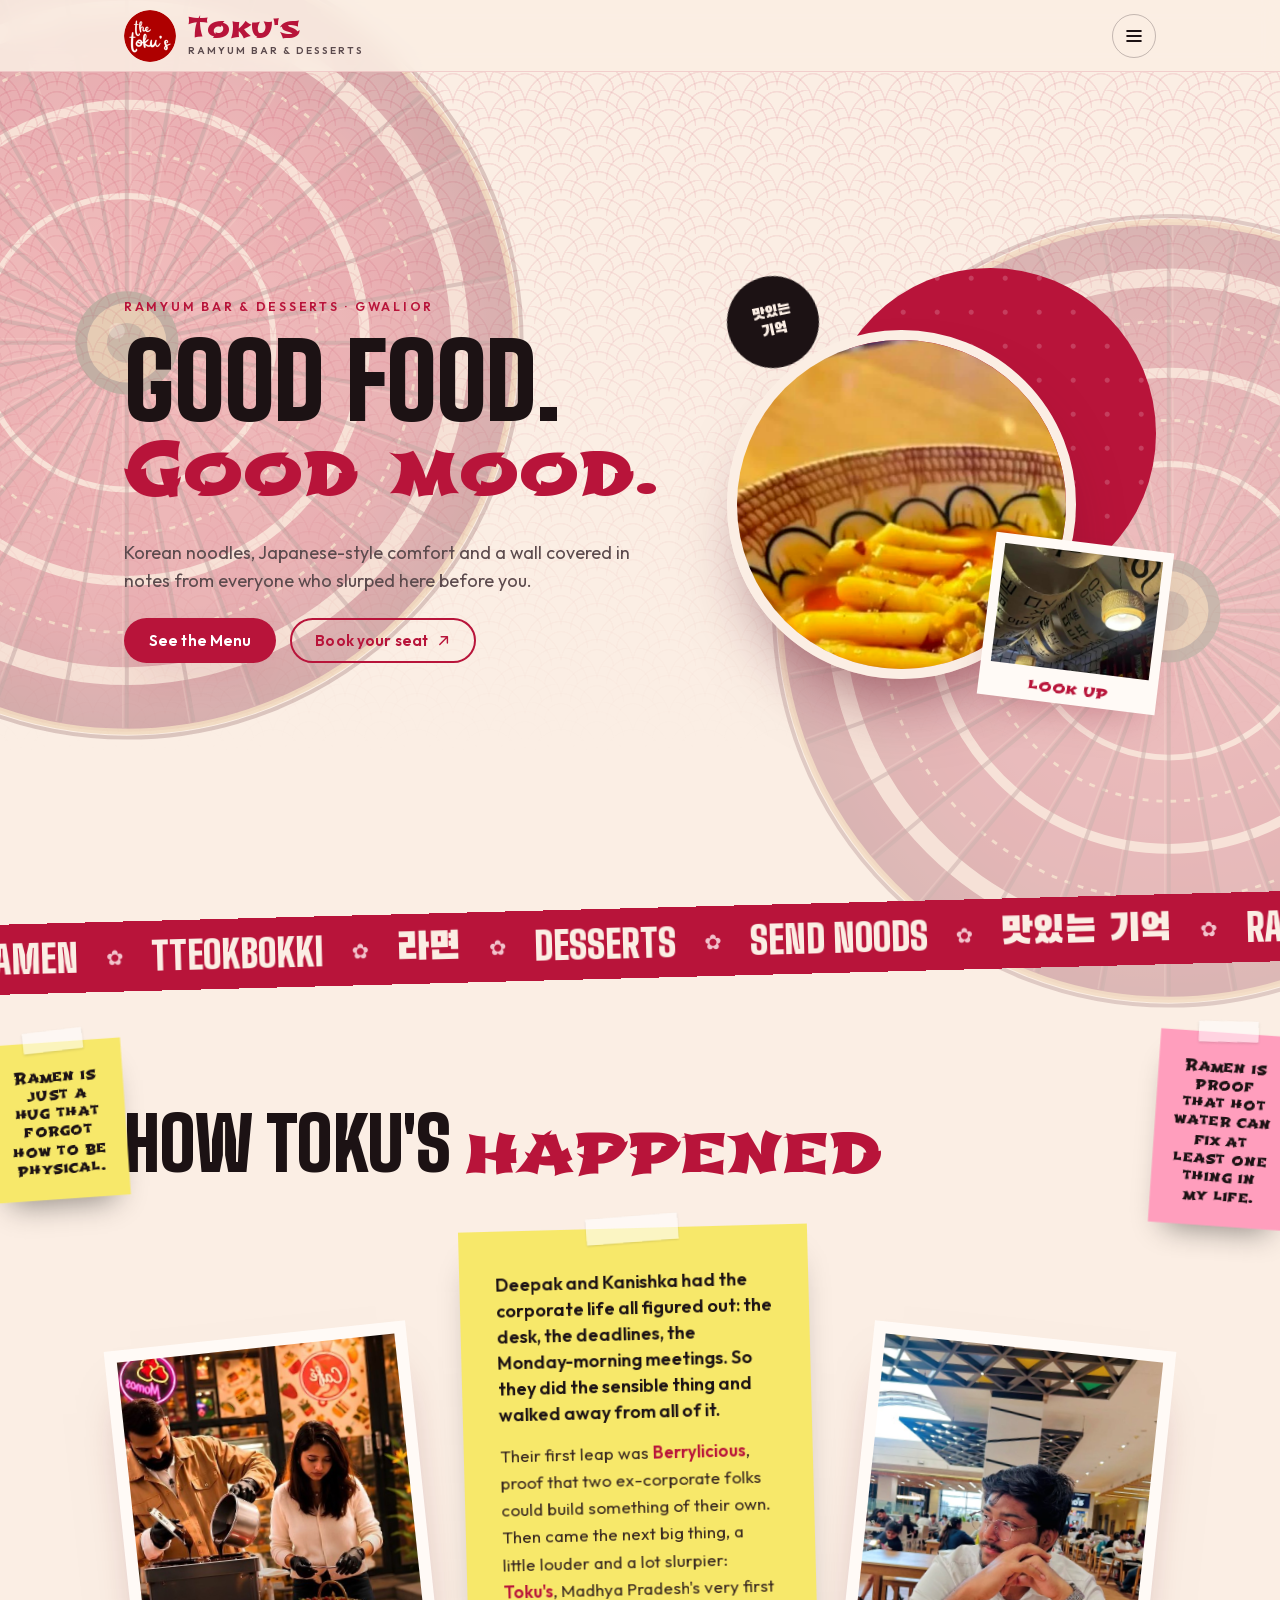
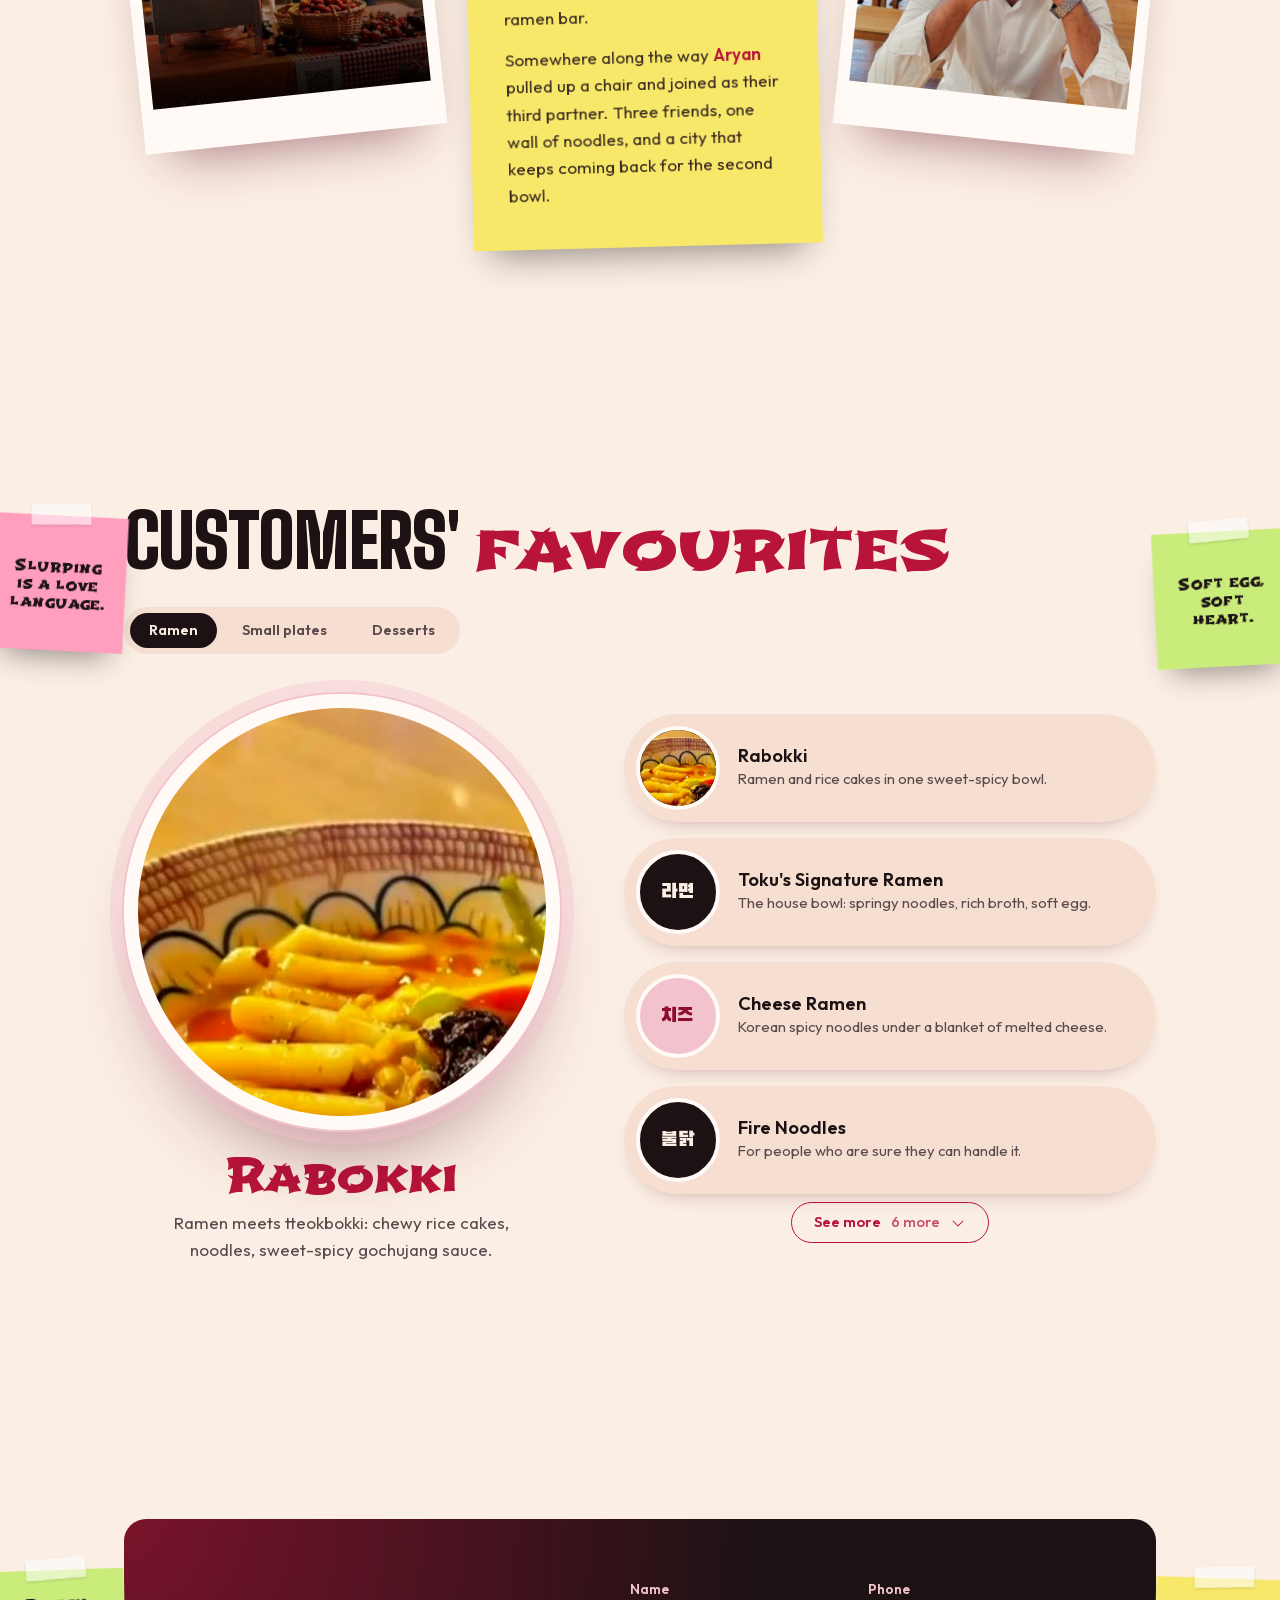
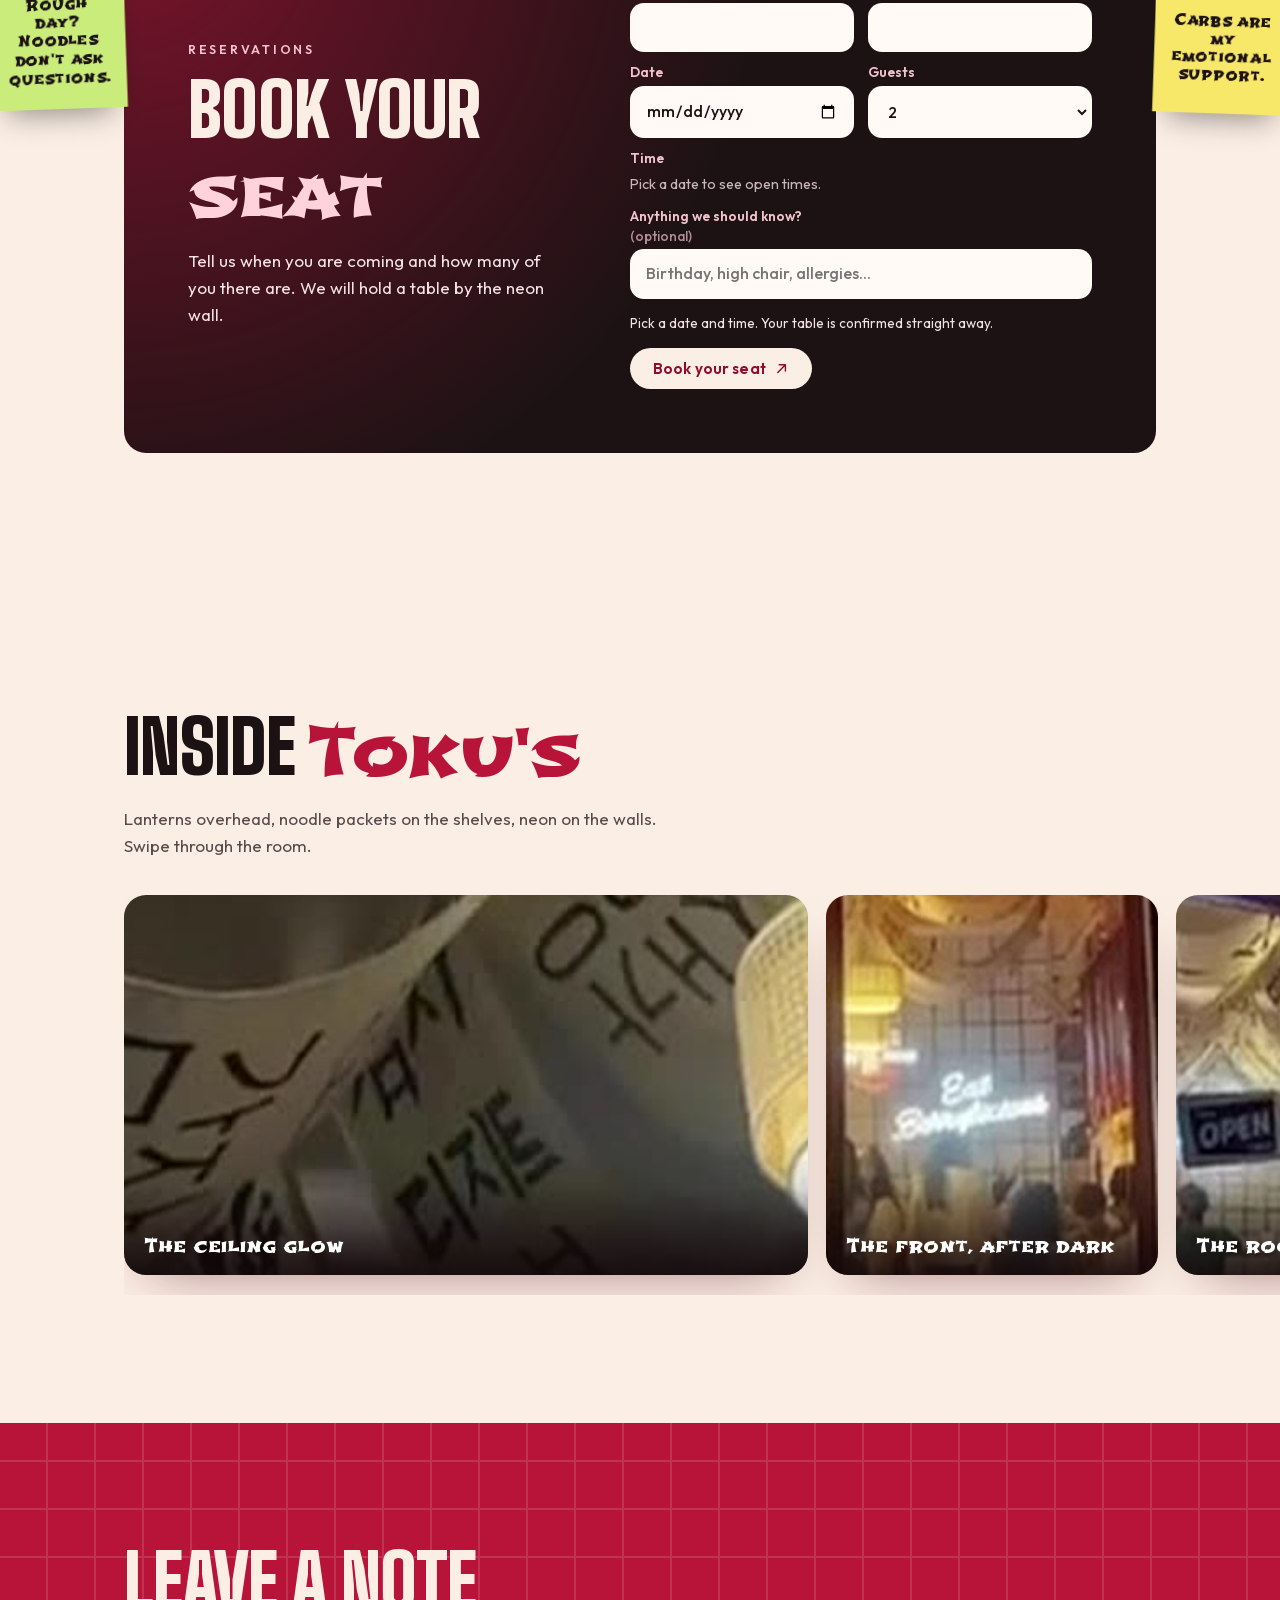
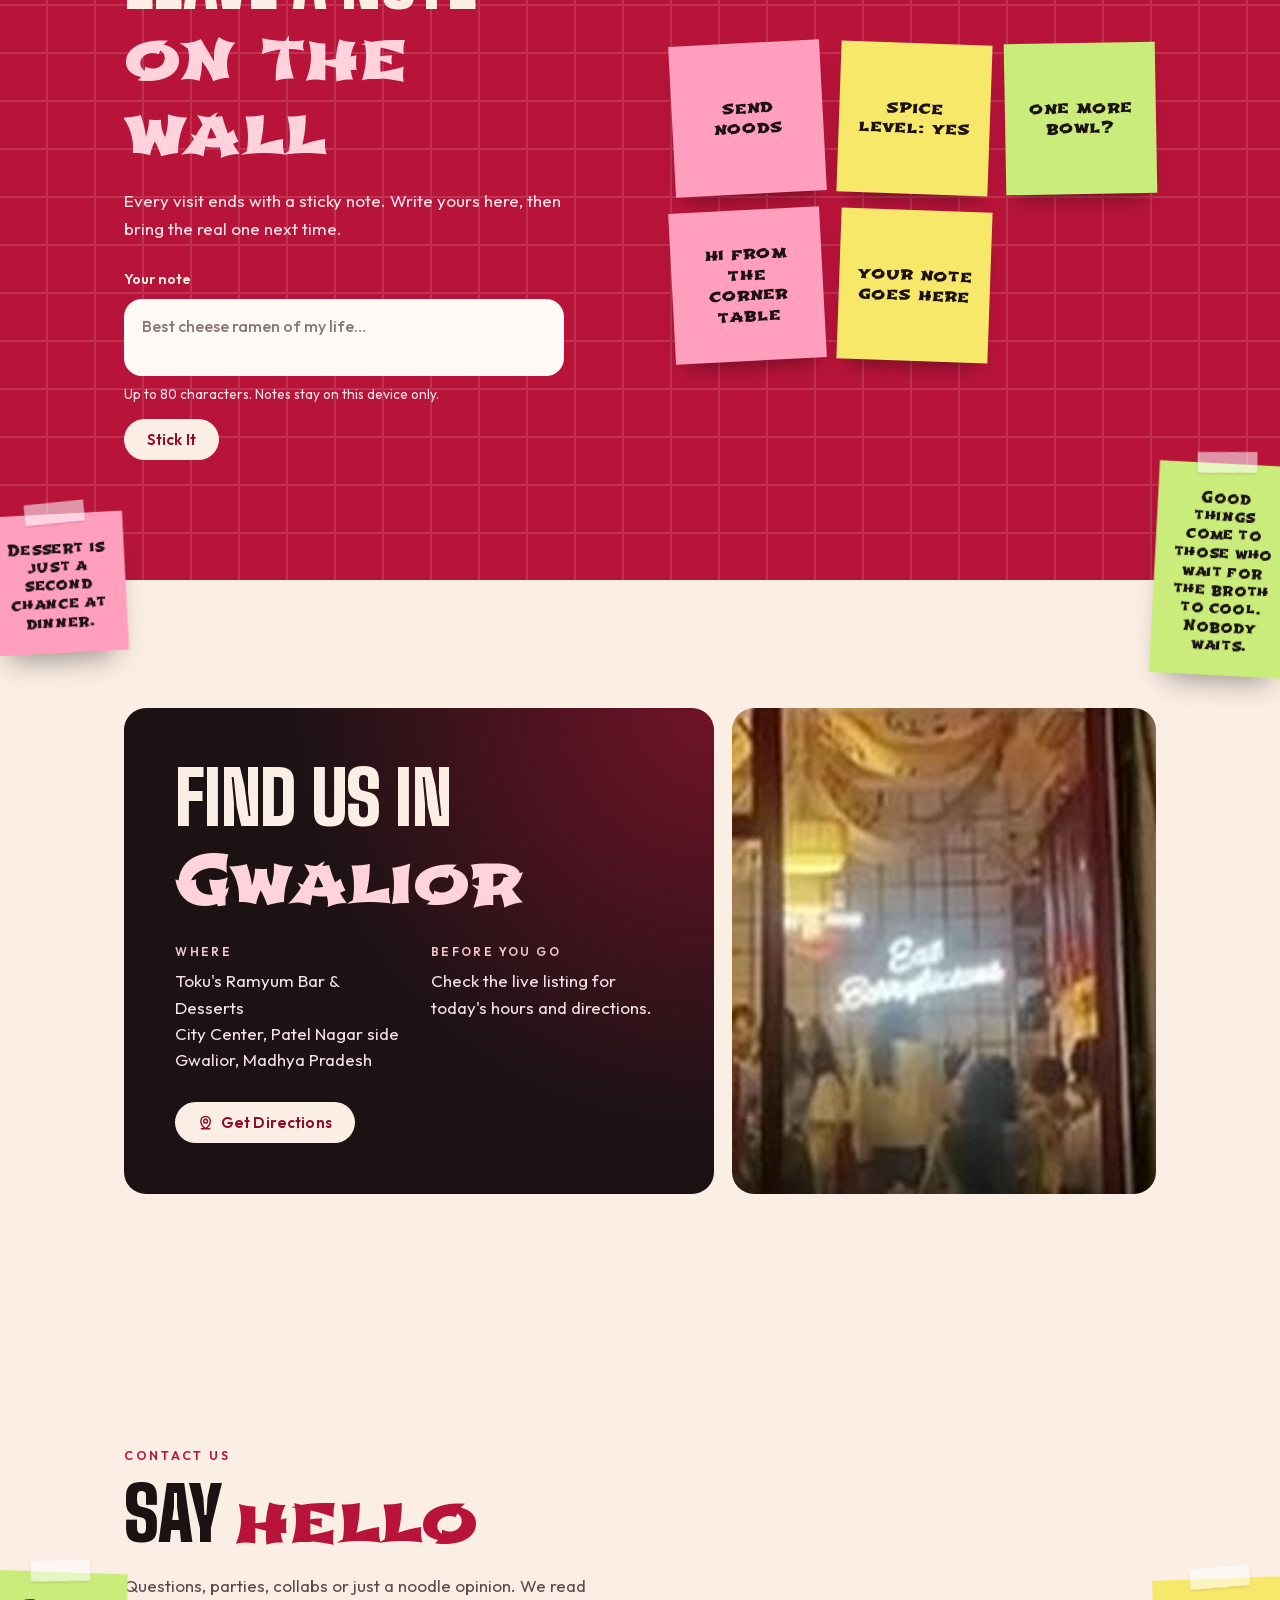
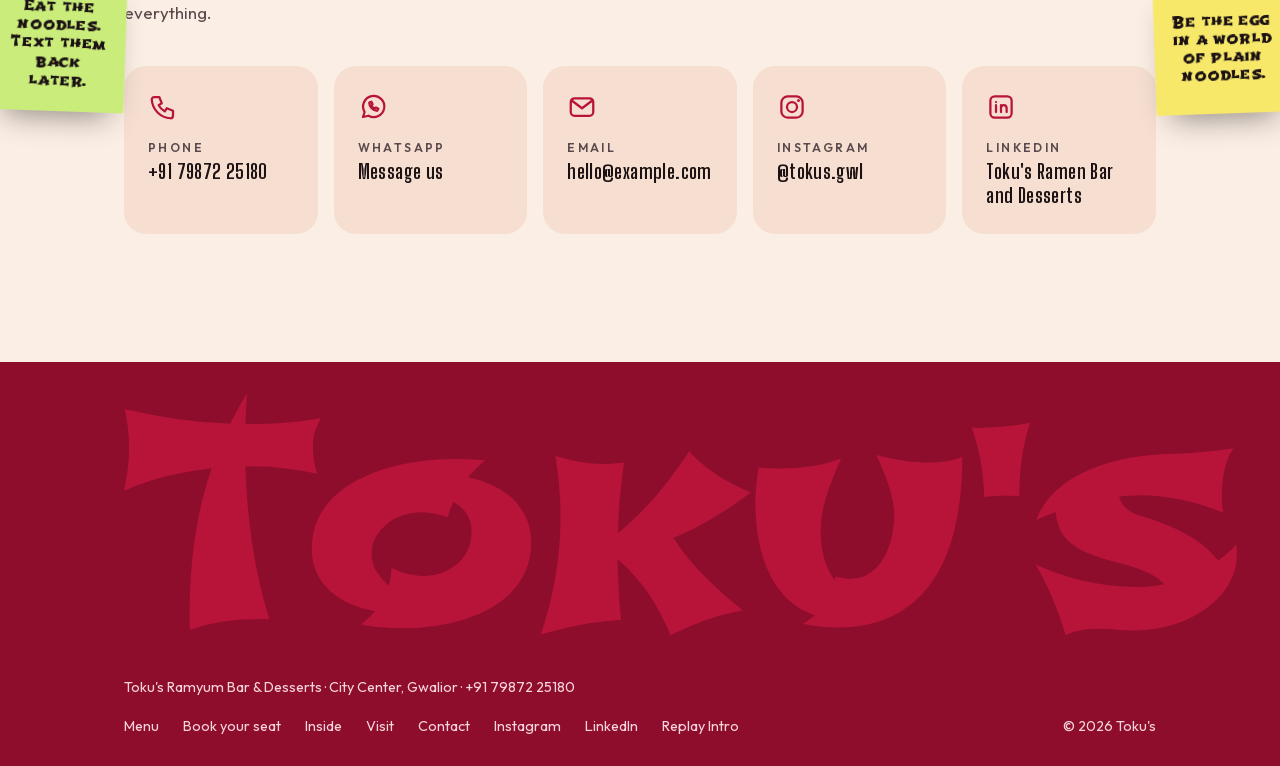
==== commit ec7252dd: "Remove Zomato Order Now buttons from the menu Co-Authored-By: Claude Opus 5.5 <noreply@anthropic.com" ====
--- a/index.html
+++ b/index.html
@@ -180,141 +180,114 @@
             <li class="dish">
               <span class="dish__img dish__img--photo"><img src="img/bowl.jpg" alt="" width="1364" height="812" loading="lazy"></span>
               <div class="dish__body"><h3>Rabokki</h3><p>Ramen and rice cakes in one sweet-spicy bowl.</p></div>
-              <a class="btn btn--pill" href="https://www.zomato.com/gwalior/restaurants?q=toku" target="_blank" rel="noopener">Order Now</a>
             </li>
             <li class="dish">
               <span class="dish__img" lang="ko">라면</span>
               <div class="dish__body"><h3>Toku's Signature Ramen</h3><p>The house bowl: springy noodles, rich broth, soft egg.</p></div>
-              <a class="btn btn--pill" href="https://www.zomato.com/gwalior/restaurants?q=toku" target="_blank" rel="noopener">Order Now</a>
             </li>
             <li class="dish">
               <span class="dish__img dish__img--alt" lang="ko">치즈</span>
               <div class="dish__body"><h3>Cheese Ramen</h3><p>Korean spicy noodles under a blanket of melted cheese.</p></div>
-              <a class="btn btn--pill" href="https://www.zomato.com/gwalior/restaurants?q=toku" target="_blank" rel="noopener">Order Now</a>
             </li>
             <li class="dish">
               <span class="dish__img" lang="ko">불닭</span>
               <div class="dish__body"><h3>Fire Noodles</h3><p>For people who are sure they can handle it.</p></div>
-              <a class="btn btn--pill" href="https://www.zomato.com/gwalior/restaurants?q=toku" target="_blank" rel="noopener">Order Now</a>
             </li>
             <li class="dish">
               <span class="dish__img dish__img--alt" lang="ko">짬뽕</span>
               <div class="dish__body"><h3>Jjamppong</h3><p>Spicy seafood noodle soup with a smoky broth.</p></div>
-              <a class="btn btn--pill" href="https://www.zomato.com/gwalior/restaurants?q=toku" target="_blank" rel="noopener">Order Now</a>
             </li>
             <li class="dish">
               <span class="dish__img" lang="ko">우동</span>
               <div class="dish__body"><h3>Udon Bowl</h3><p>Thick, chewy noodles in a light, savoury broth.</p></div>
-              <a class="btn btn--pill" href="https://www.zomato.com/gwalior/restaurants?q=toku" target="_blank" rel="noopener">Order Now</a>
             </li>
             <li class="dish">
               <span class="dish__img dish__img--alt" lang="ko">돈코츠</span>
               <div class="dish__body"><h3>Tonkotsu Ramen</h3><p>Creamy pork-bone broth, tender chashu, spring onion.</p></div>
-              <a class="btn btn--pill" href="https://www.zomato.com/gwalior/restaurants?q=toku" target="_blank" rel="noopener">Order Now</a>
             </li>
             <li class="dish">
               <span class="dish__img" lang="ko">미소</span>
               <div class="dish__body"><h3>Miso Ramen</h3><p>Nutty miso broth with corn and a soft egg.</p></div>
-              <a class="btn btn--pill" href="https://www.zomato.com/gwalior/restaurants?q=toku" target="_blank" rel="noopener">Order Now</a>
             </li>
             <li class="dish">
               <span class="dish__img dish__img--alt" lang="ko">해물</span>
               <div class="dish__body"><h3>Seafood Ramen</h3><p>Prawns and squid in a clear, spicy broth.</p></div>
-              <a class="btn btn--pill" href="https://www.zomato.com/gwalior/restaurants?q=toku" target="_blank" rel="noopener">Order Now</a>
             </li>
             <li class="dish">
               <span class="dish__img" lang="ko">김치</span>
               <div class="dish__body"><h3>Kimchi Ramen</h3><p>Tangy, bubbling kimchi broth with silky noodles.</p></div>
-              <a class="btn btn--pill" href="https://www.zomato.com/gwalior/restaurants?q=toku" target="_blank" rel="noopener">Order Now</a>
             </li>
           </ul>
           <ul class="dishes" id="tab-plates" role="tabpanel" aria-labelledby="t-plates" hidden>
             <li class="dish">
               <span class="dish__img" lang="ko">떡볶이</span>
               <div class="dish__body"><h3>Tteokbokki</h3><p>Chewy rice cakes simmered in a glossy chilli sauce.</p></div>
-              <a class="btn btn--pill" href="https://www.zomato.com/gwalior/restaurants?q=toku" target="_blank" rel="noopener">Order Now</a>
             </li>
             <li class="dish">
               <span class="dish__img dish__img--alt" lang="ko">핫도그</span>
               <div class="dish__body"><h3>Korean Corn Dog</h3><p>Crunchy outside, stretchy cheese inside, sugar dusted.</p></div>
-              <a class="btn btn--pill" href="https://www.zomato.com/gwalior/restaurants?q=toku" target="_blank" rel="noopener">Order Now</a>
             </li>
             <li class="dish">
               <span class="dish__img" lang="ko">김치밥</span>
               <div class="dish__body"><h3>Kimchi Fried Rice</h3><p>Tangy kimchi, smoky rice, a fried egg on top.</p></div>
-              <a class="btn btn--pill" href="https://www.zomato.com/gwalior/restaurants?q=toku" target="_blank" rel="noopener">Order Now</a>
             </li>
             <li class="dish">
               <span class="dish__img dish__img--alt" lang="ko">만두</span>
               <div class="dish__body"><h3>Mandu</h3><p>Pan-fried dumplings with a sesame dipping sauce.</p></div>
-              <a class="btn btn--pill" href="https://www.zomato.com/gwalior/restaurants?q=toku" target="_blank" rel="noopener">Order Now</a>
             </li>
             <li class="dish">
               <span class="dish__img" lang="ko">김밥</span>
               <div class="dish__body"><h3>Kimbap</h3><p>Seaweed rolls packed with egg, carrot and pickled radish.</p></div>
-              <a class="btn btn--pill" href="https://www.zomato.com/gwalior/restaurants?q=toku" target="_blank" rel="noopener">Order Now</a>
             </li>
             <li class="dish">
               <span class="dish__img dish__img--alt" lang="ko">어묵</span>
               <div class="dish__body"><h3>Eomuk Skewers</h3><p>Fish cake skewers in a warm, peppery broth.</p></div>
-              <a class="btn btn--pill" href="https://www.zomato.com/gwalior/restaurants?q=toku" target="_blank" rel="noopener">Order Now</a>
             </li>
             <li class="dish">
               <span class="dish__img" lang="ko">치킨</span>
               <div class="dish__body"><h3>Korean Fried Chicken</h3><p>Twice-fried, glazed in sweet gochujang.</p></div>
-              <a class="btn btn--pill" href="https://www.zomato.com/gwalior/restaurants?q=toku" target="_blank" rel="noopener">Order Now</a>
             </li>
             <li class="dish">
               <span class="dish__img dish__img--alt" lang="ko">파전</span>
               <div class="dish__body"><h3>Pajeon</h3><p>Crisp spring onion pancake with a tangy dip.</p></div>
-              <a class="btn btn--pill" href="https://www.zomato.com/gwalior/restaurants?q=toku" target="_blank" rel="noopener">Order Now</a>
             </li>
             <li class="dish">
               <span class="dish__img" lang="ko">잡채</span>
               <div class="dish__body"><h3>Japchae</h3><p>Glass noodles tossed with vegetables and sesame.</p></div>
-              <a class="btn btn--pill" href="https://www.zomato.com/gwalior/restaurants?q=toku" target="_blank" rel="noopener">Order Now</a>
             </li>
           </ul>
           <ul class="dishes" id="tab-desserts" role="tabpanel" aria-labelledby="t-desserts" hidden>
             <li class="dish">
               <span class="dish__img dish__img--alt" lang="ko">빙수</span>
               <div class="dish__body"><h3>Bingsu</h3><p>Snowy shaved ice piled with fruit and sweet toppings.</p></div>
-              <a class="btn btn--pill" href="https://www.zomato.com/gwalior/restaurants?q=toku" target="_blank" rel="noopener">Order Now</a>
             </li>
             <li class="dish">
               <span class="dish__img" lang="ko">모찌</span>
               <div class="dish__body"><h3>Mochi</h3><p>Soft, pillowy rice cakes with a creamy centre.</p></div>
-              <a class="btn btn--pill" href="https://www.zomato.com/gwalior/restaurants?q=toku" target="_blank" rel="noopener">Order Now</a>
             </li>
             <li class="dish">
               <span class="dish__img dish__img--alt" lang="ko">호떡</span>
               <div class="dish__body"><h3>Hotteok</h3><p>Sweet pancake filled with brown sugar and nuts.</p></div>
-              <a class="btn btn--pill" href="https://www.zomato.com/gwalior/restaurants?q=toku" target="_blank" rel="noopener">Order Now</a>
             </li>
             <li class="dish">
               <span class="dish__img" lang="ko">푸딩</span>
               <div class="dish__body"><h3>Caramel Pudding</h3><p>Silky custard under a dark caramel top.</p></div>
-              <a class="btn btn--pill" href="https://www.zomato.com/gwalior/restaurants?q=toku" target="_blank" rel="noopener">Order Now</a>
             </li>
             <li class="dish">
               <span class="dish__img dish__img--alt" lang="ko">와플</span>
               <div class="dish__body"><h3>Waffle</h3><p>Crisp waffle with cream, berries and syrup.</p></div>
-              <a class="btn btn--pill" href="https://www.zomato.com/gwalior/restaurants?q=toku" target="_blank" rel="noopener">Order Now</a>
             </li>
             <li class="dish">
               <span class="dish__img" lang="ko">아이스</span>
               <div class="dish__body"><h3>Soft Serve</h3><p>Swirled vanilla soft serve in a cone or cup.</p></div>
-              <a class="btn btn--pill" href="https://www.zomato.com/gwalior/restaurants?q=toku" target="_blank" rel="noopener">Order Now</a>
             </li>
             <li class="dish">
               <span class="dish__img dish__img--alt" lang="ko">딸기</span>
               <div class="dish__body"><h3>Strawberry Bingsu</h3><p>Shaved milk ice with fresh strawberries.</p></div>
-              <a class="btn btn--pill" href="https://www.zomato.com/gwalior/restaurants?q=toku" target="_blank" rel="noopener">Order Now</a>
             </li>
             <li class="dish">
               <span class="dish__img" lang="ko">초코</span>
               <div class="dish__body"><h3>Choco Lava Cake</h3><p>Warm cake with a molten chocolate centre.</p></div>
-              <a class="btn btn--pill" href="https://www.zomato.com/gwalior/restaurants?q=toku" target="_blank" rel="noopener">Order Now</a>
             </li>
           </ul>
         </div>
--- a/css/style.css
+++ b/css/style.css
@@ -334,7 +334,7 @@
 .more[aria-expanded="true"] .icon { transform: rotate(180deg); }
 .menu__lists { display: grid; align-content: start; }
 .dish {
-  display: grid; grid-template-columns: 84px 1fr auto; gap: 18px; align-items: center;
+  display: grid; grid-template-columns: 84px 1fr; gap: 18px; align-items: center;
   padding: 12px 18px 12px 12px; border-radius: 999px; background: var(--cream-2);
   transition: background-color .25s ease, color .25s ease, transform .25s ease;
   animation: dishIn .45s cubic-bezier(.2,.7,.2,1) both;
@@ -343,7 +343,6 @@
 @keyframes dishIn { from { opacity: 0; transform: translateX(24px); } }
 .dish:hover, .dish:focus-within { background: var(--crimson); color: #fff; transform: translateX(-6px); }
 .dish:hover p, .dish:focus-within p { color: #ffe3ea; }
-.dish:hover .btn--pill, .dish:focus-within .btn--pill { background: var(--cream); color: var(--crimson-deep); }
 .dish__img {
   width: 84px; height: 84px; border-radius: 50%; display: grid; place-items: center; overflow: hidden;
   background: var(--ink); color: var(--cream); font: 400 1.25rem/1 var(--f-ko); border: 4px solid #fffaf6;
@@ -559,7 +558,6 @@
 @media (max-width: 560px) {
   .dish { grid-template-columns: 64px 1fr; border-radius: 28px; padding: 12px; }
   .dish__img { width: 64px; height: 64px; font-size: 1rem; }
-  .dish .btn--pill { grid-column: 2; justify-self: start; }
   .notes { grid-template-columns: repeat(2, minmax(0, 1fr)); }
   .visit__facts { grid-template-columns: 1fr; }
   .strip__item--wide { grid-column: auto; }
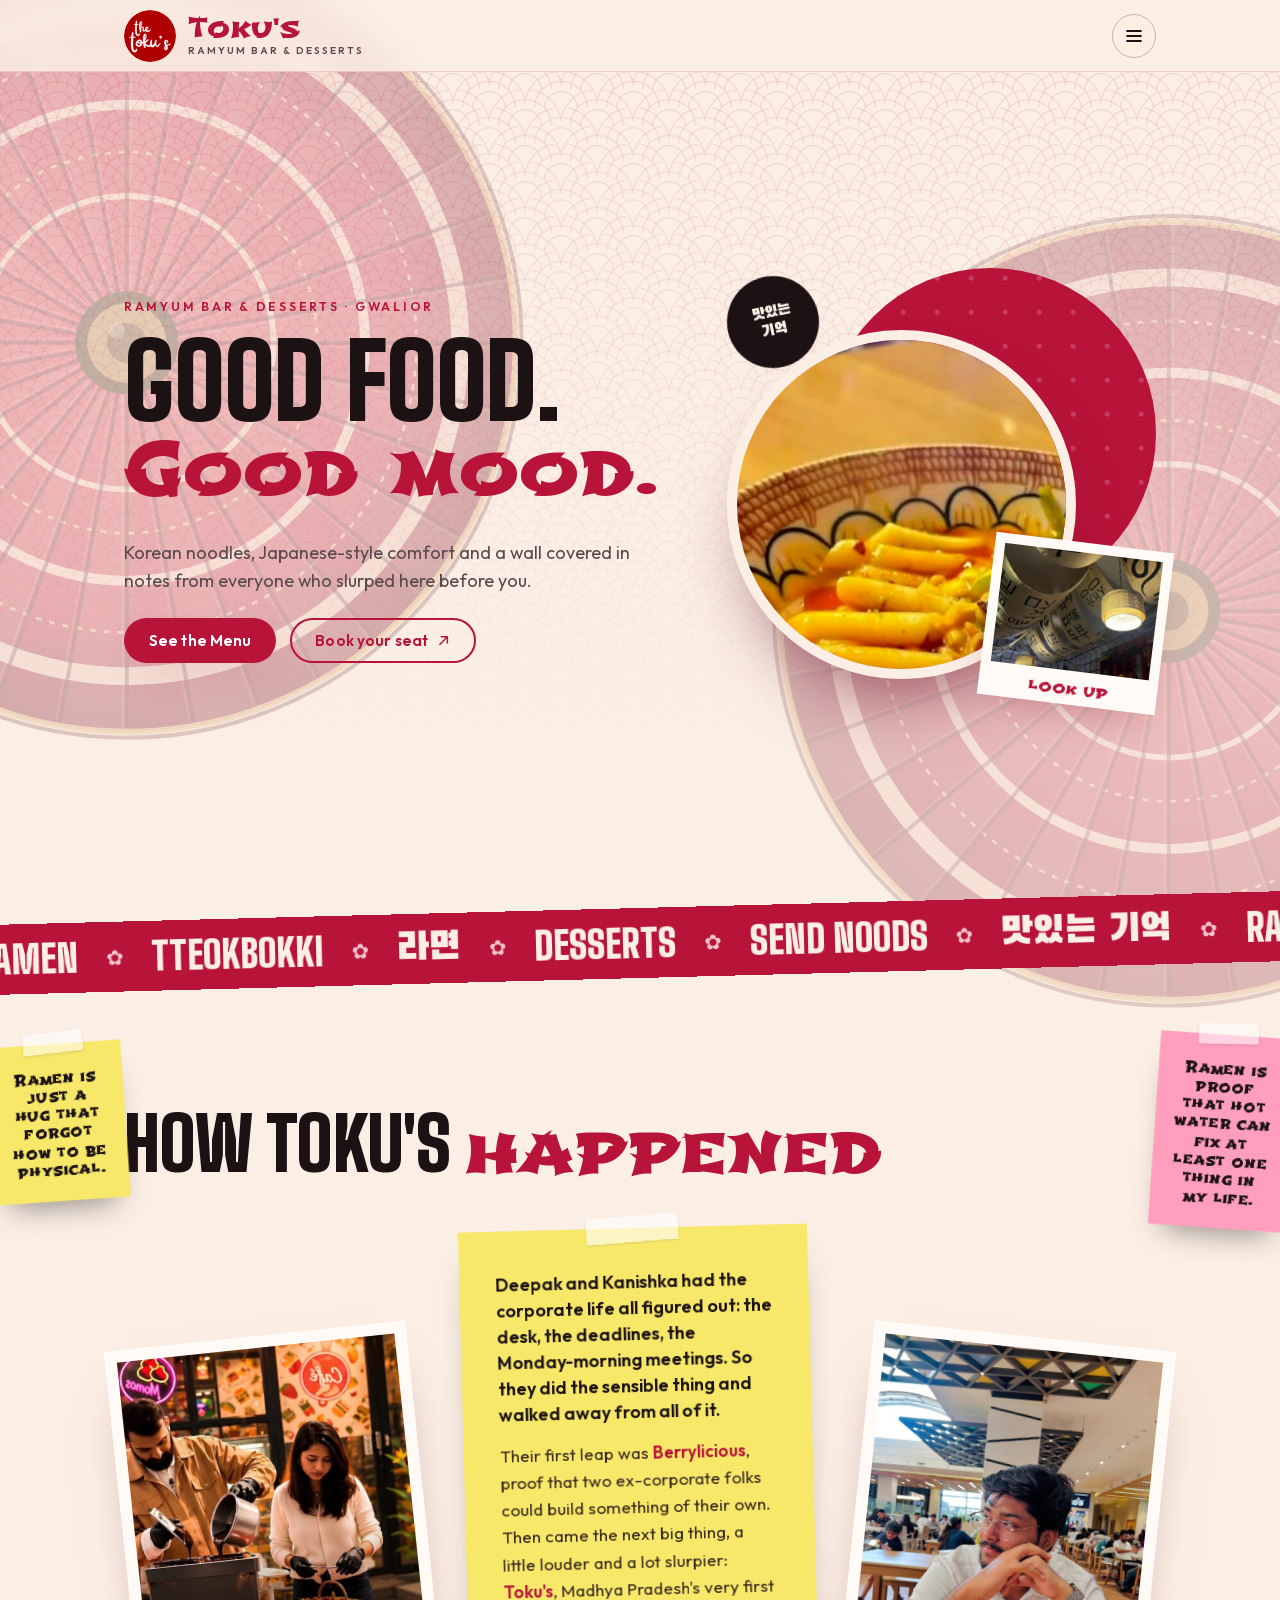
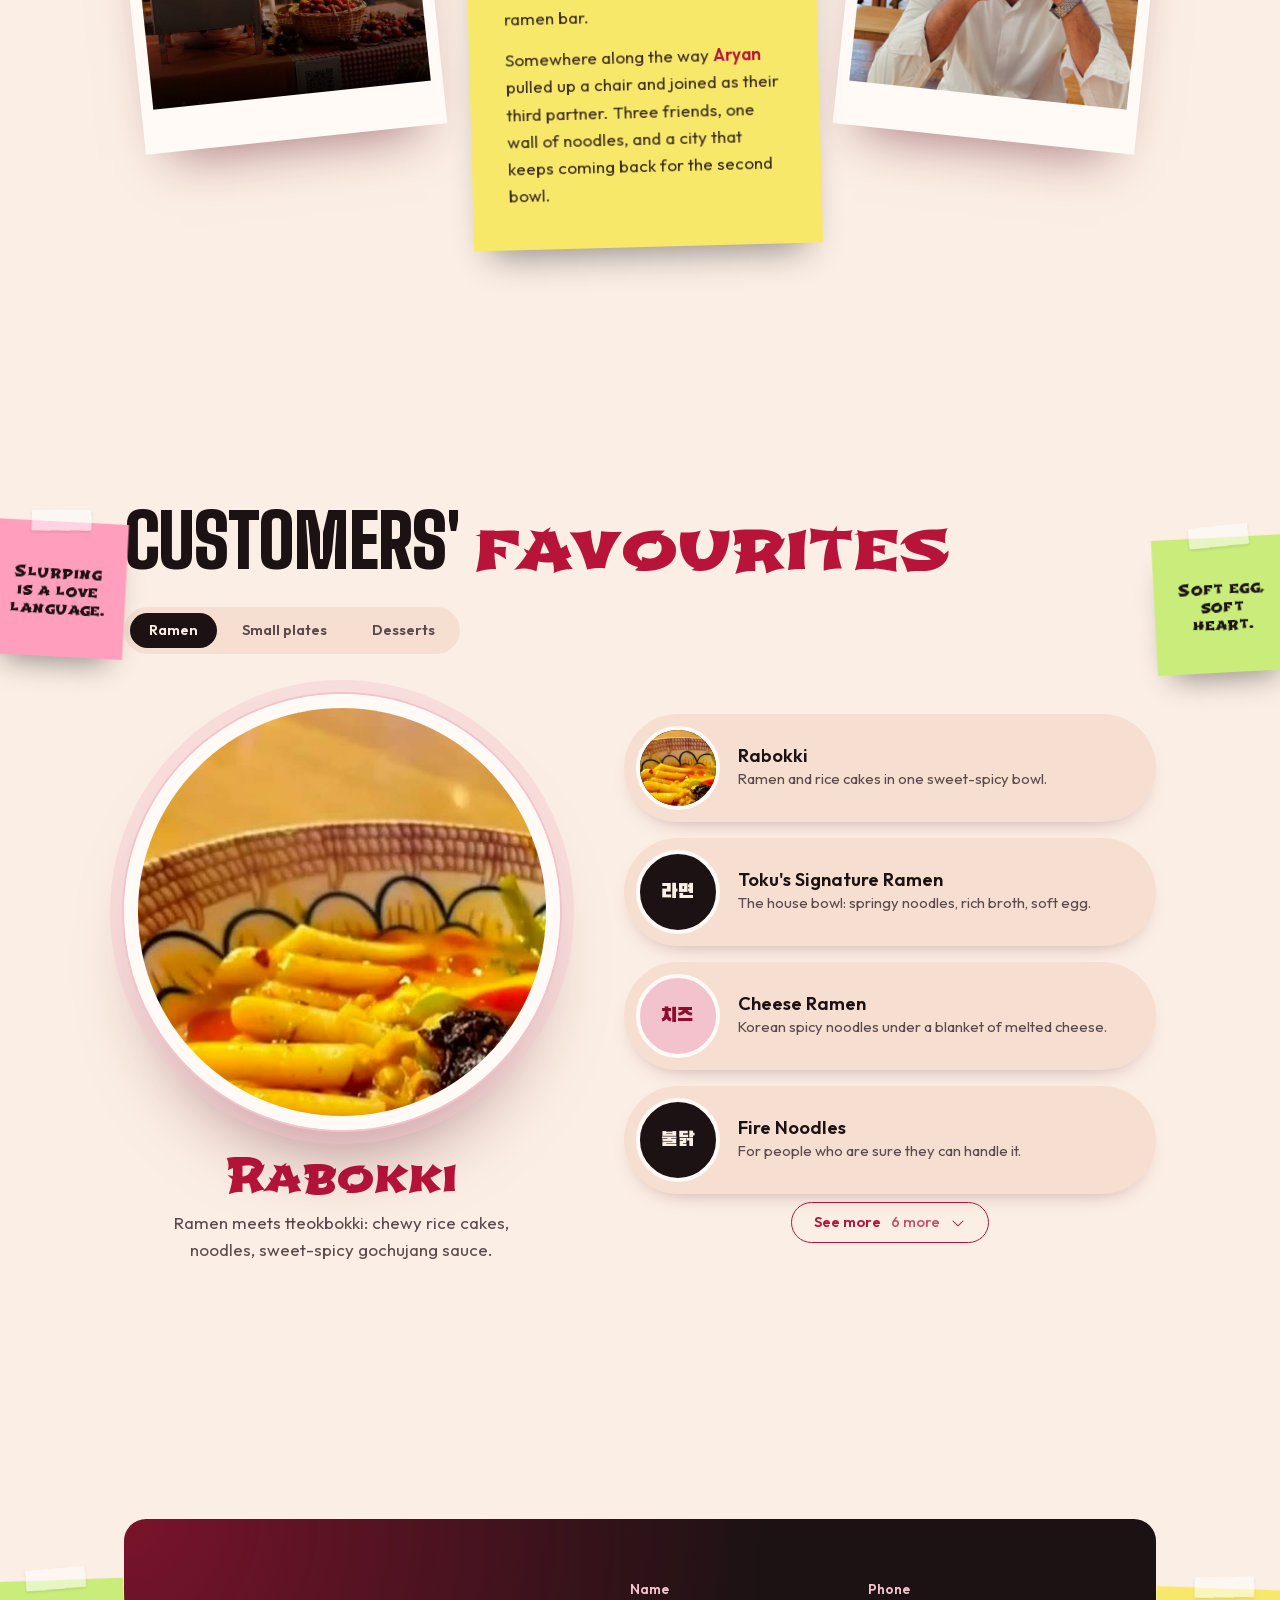
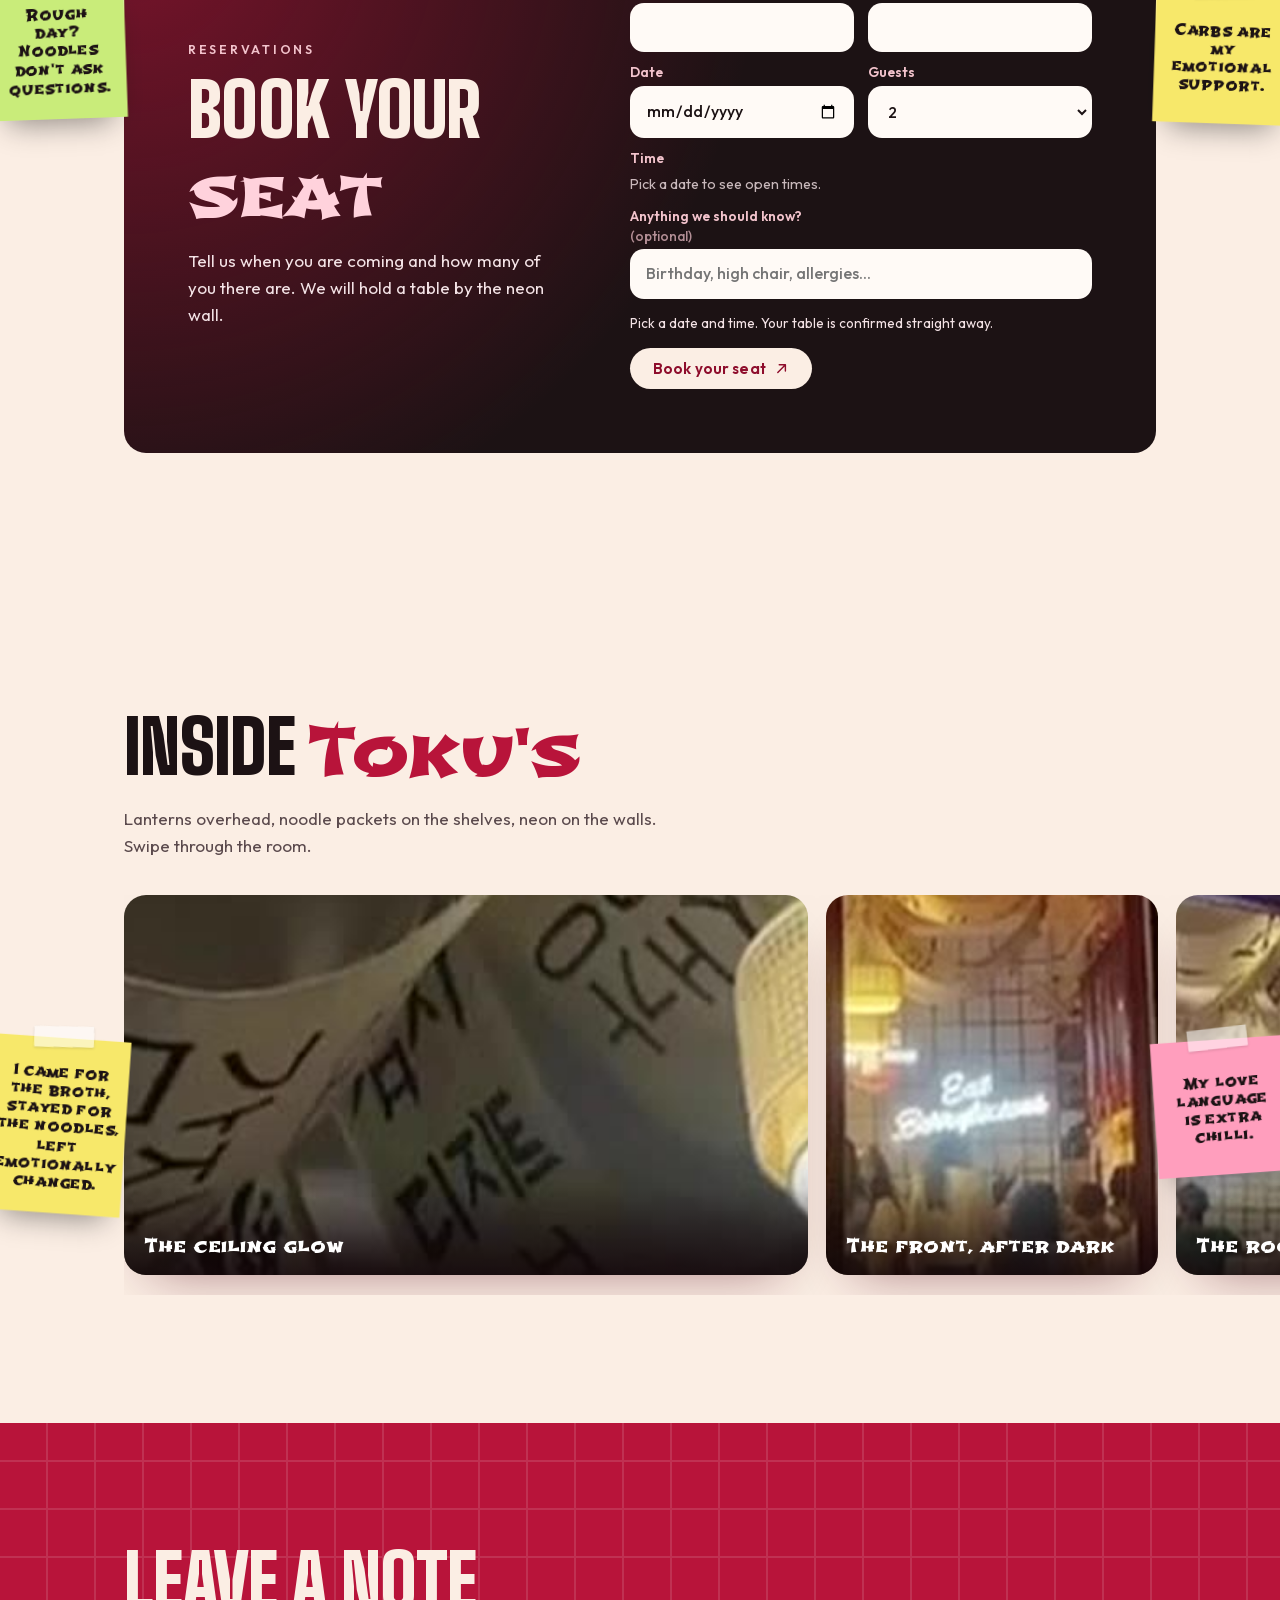
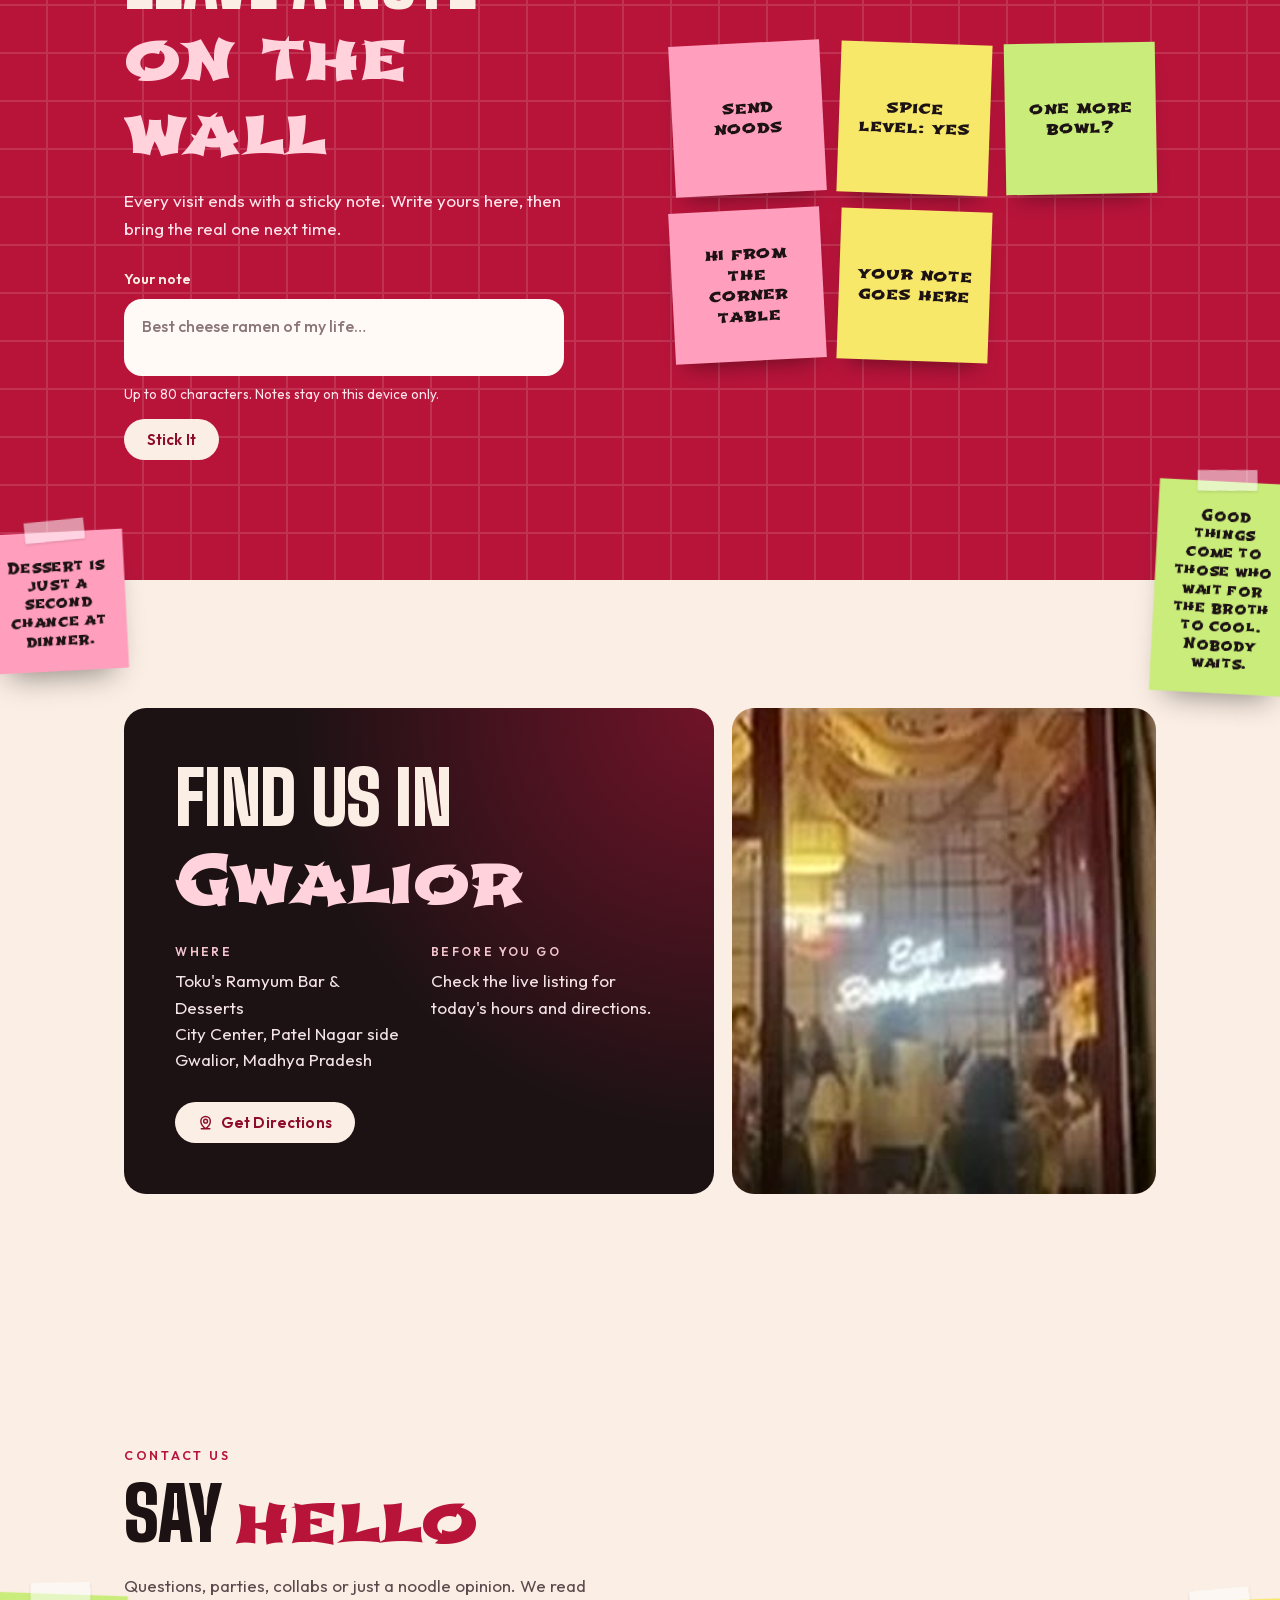
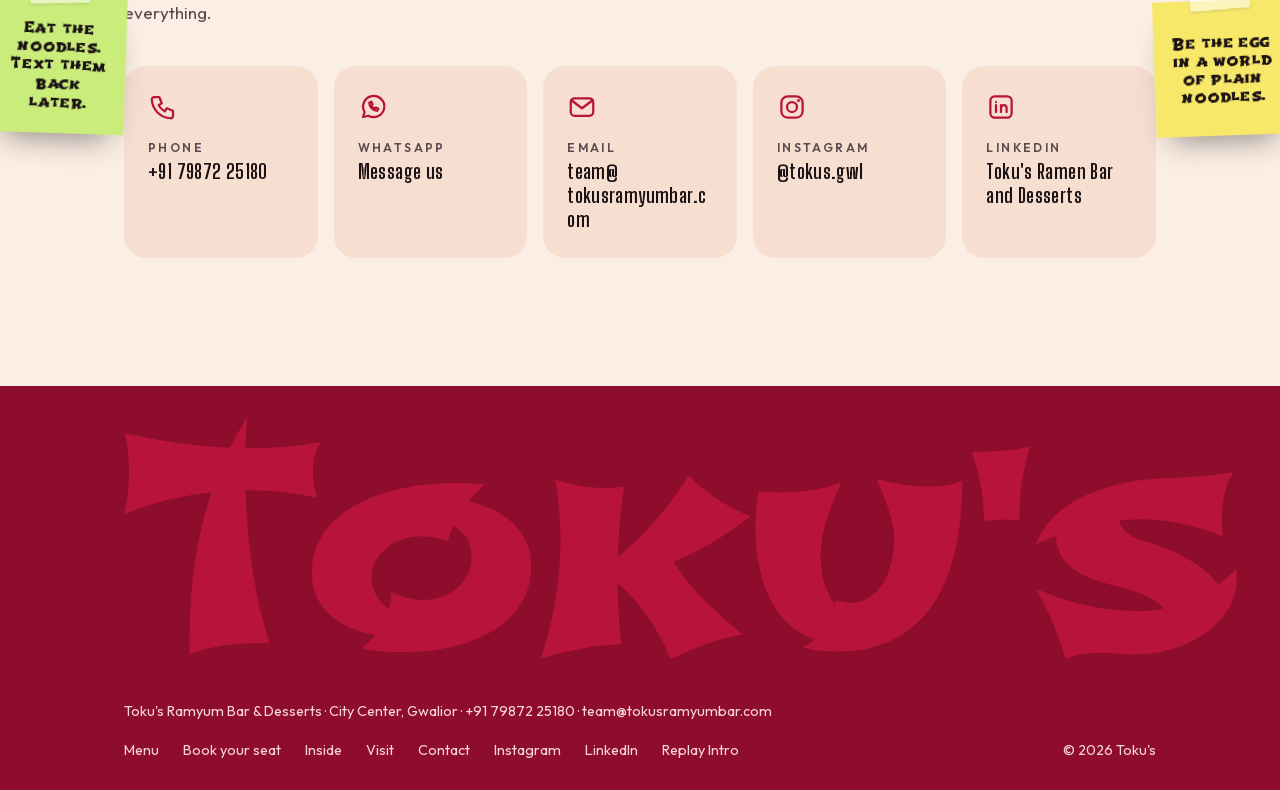
==== commit f4292701: "Use team@tokusramyumbar.com as the site email Co-Authored-By: Claude Opus 5.5 <noreply@anthropic.com" ====
--- a/index.html
+++ b/index.html
@@ -27,6 +27,7 @@
     "logo": "https://tokusramyumbar.com/img/brand/logo-104.png",
     "image": "https://tokusramyumbar.com/img/brand/og-image.jpg",
     "telephone": "+91-7987225180",
+    "email": "team@tokusramyumbar.com",
     "servesCuisine": ["Korean", "Desserts"],
     "address": { "@type": "PostalAddress", "streetAddress": "City Center, Patel Nagar", "addressLocality": "Gwalior", "addressRegion": "Madhya Pradesh", "addressCountry": "IN" },
     "sameAs": ["https://www.instagram.com/tokus.gwl/", "https://www.linkedin.com/company/toku-s-ramen-bar-and-desserts/home/"]
@@ -397,7 +398,7 @@
       <ul class="contact__grid">
         <li><a class="contact__tile reveal" href="tel:+917987225180"><svg class="icon" aria-hidden="true"><use href="#i-phone"/></svg><span class="contact__label">Phone</span><span class="contact__value">+91 79872 25180</span></a></li>
         <li><a class="contact__tile reveal" href="https://wa.me/917987225180" target="_blank" rel="noopener"><svg class="icon" aria-hidden="true"><use href="#i-whatsapp"/></svg><span class="contact__label">WhatsApp</span><span class="contact__value">Message us</span></a></li>
-        <li><a class="contact__tile reveal" href="mailto:hello@example.com"><svg class="icon" aria-hidden="true"><use href="#i-mail"/></svg><span class="contact__label">Email</span><span class="contact__value">hello@example.com</span></a></li>
+        <li><a class="contact__tile reveal" href="mailto:team@tokusramyumbar.com"><svg class="icon" aria-hidden="true"><use href="#i-mail"/></svg><span class="contact__label">Email</span><span class="contact__value">team@<wbr>tokusramyumbar.com</span></a></li>
         <li><a class="contact__tile reveal" href="https://www.instagram.com/tokus.gwl/" target="_blank" rel="noopener"><svg class="icon" aria-hidden="true"><use href="#i-insta"/></svg><span class="contact__label">Instagram</span><span class="contact__value">@tokus.gwl</span></a></li>
         <li><a class="contact__tile reveal" href="https://www.linkedin.com/company/toku-s-ramen-bar-and-desserts/home/" target="_blank" rel="noopener"><svg class="icon" aria-hidden="true"><use href="#i-linkedin"/></svg><span class="contact__label">LinkedIn</span><span class="contact__value">Toku's Ramen Bar and Desserts</span></a></li>
       </ul>
@@ -407,7 +408,7 @@
   <footer class="footer">
     <p class="footer__mark" aria-hidden="true">Toku's</p>
     <div class="footer__row">
-      <p>Toku's Ramyum Bar &amp; Desserts · City Center, Gwalior · <a href="tel:+917987225180">+91 79872 25180</a></p>
+      <p>Toku's Ramyum Bar &amp; Desserts · City Center, Gwalior · <a href="tel:+917987225180">+91 79872 25180</a> · <a href="mailto:team@tokusramyumbar.com">team@tokusramyumbar.com</a></p>
       <nav aria-label="Footer">
         <a href="#menu">Menu</a>
         <a href="#book">Book your seat</a>
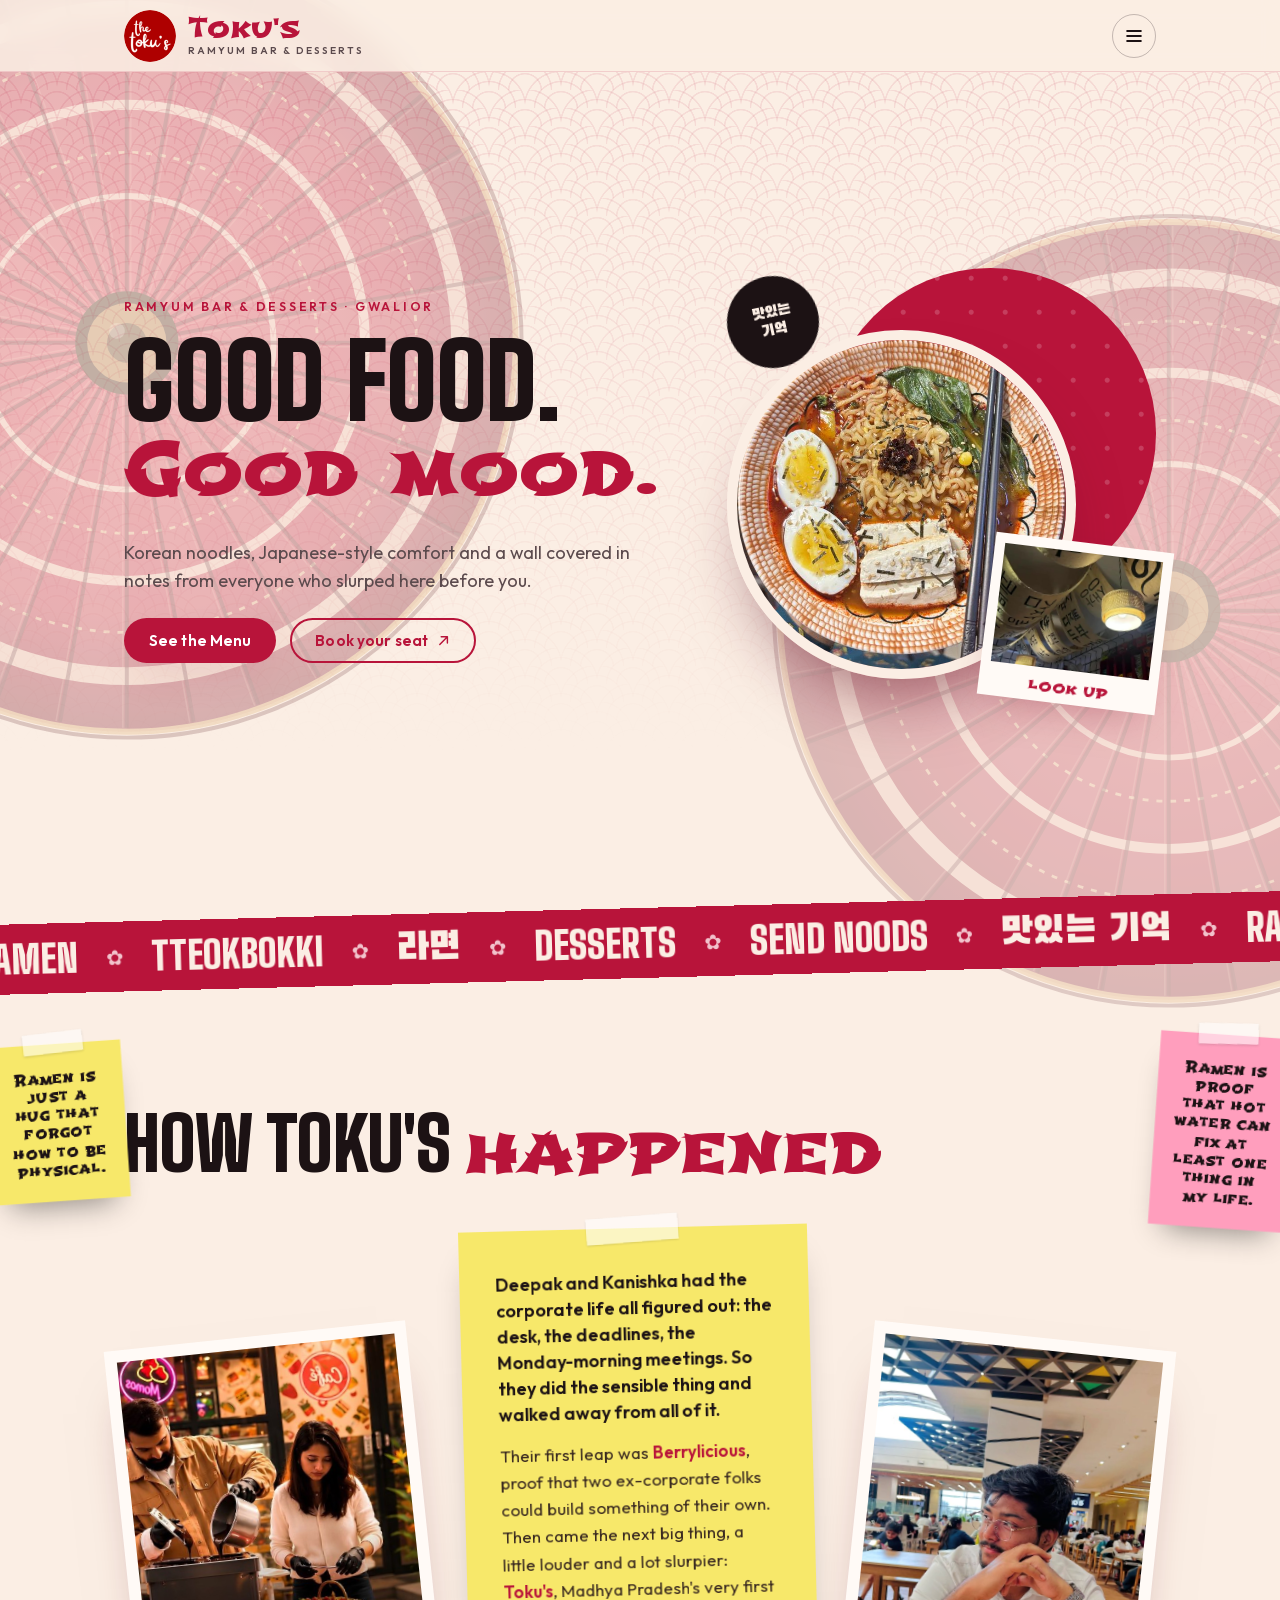
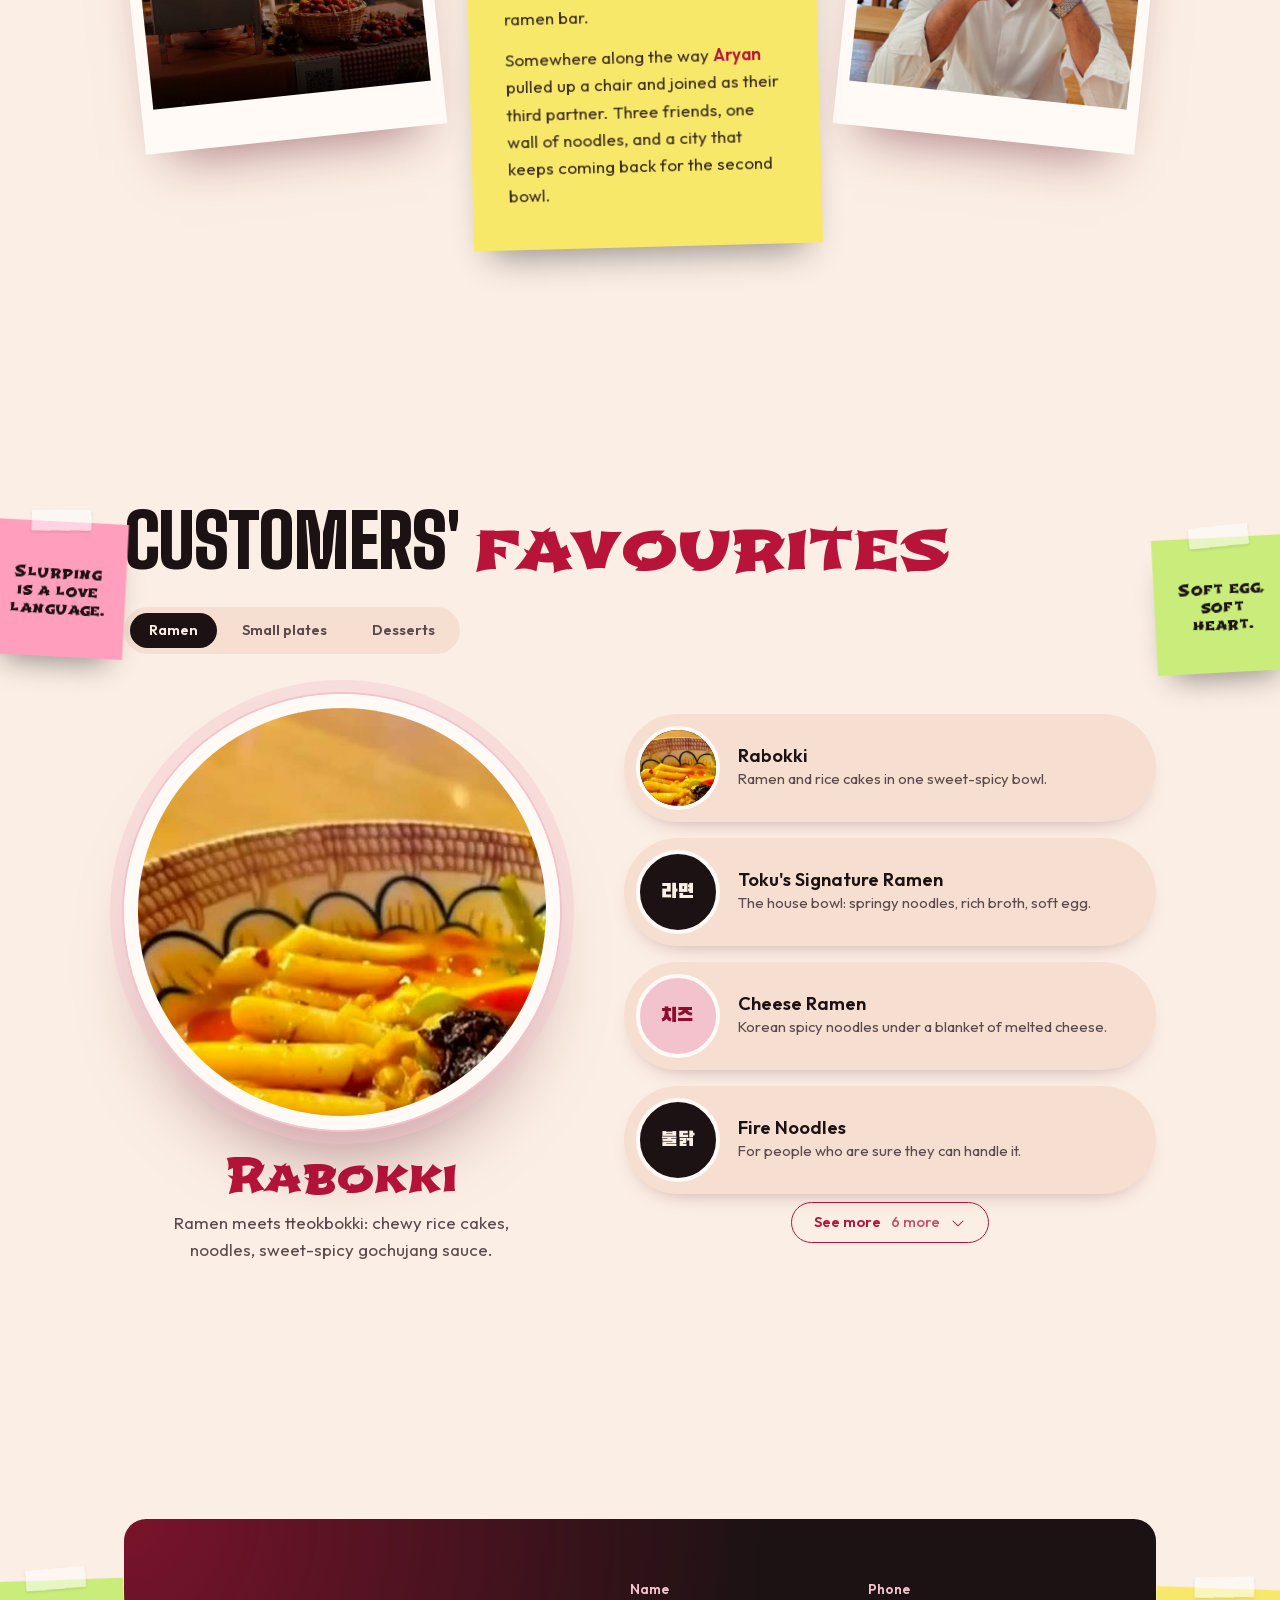
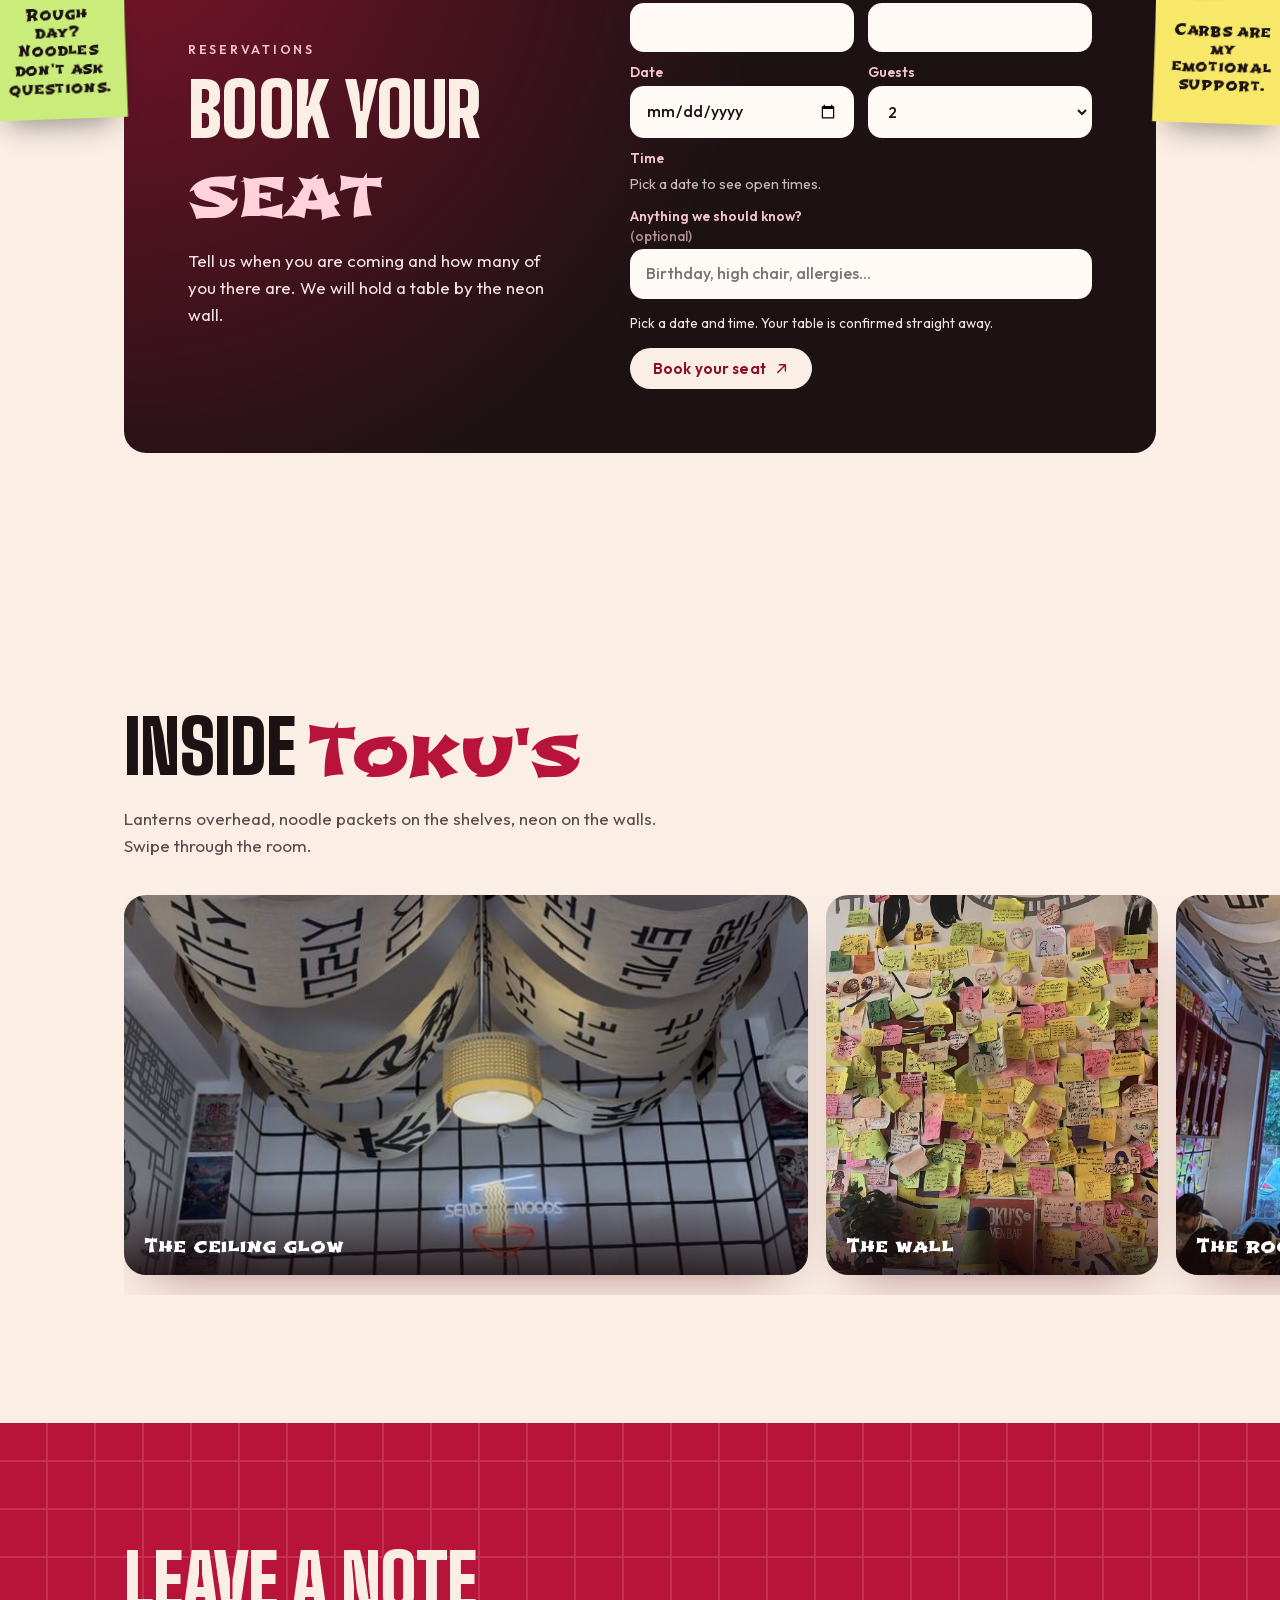
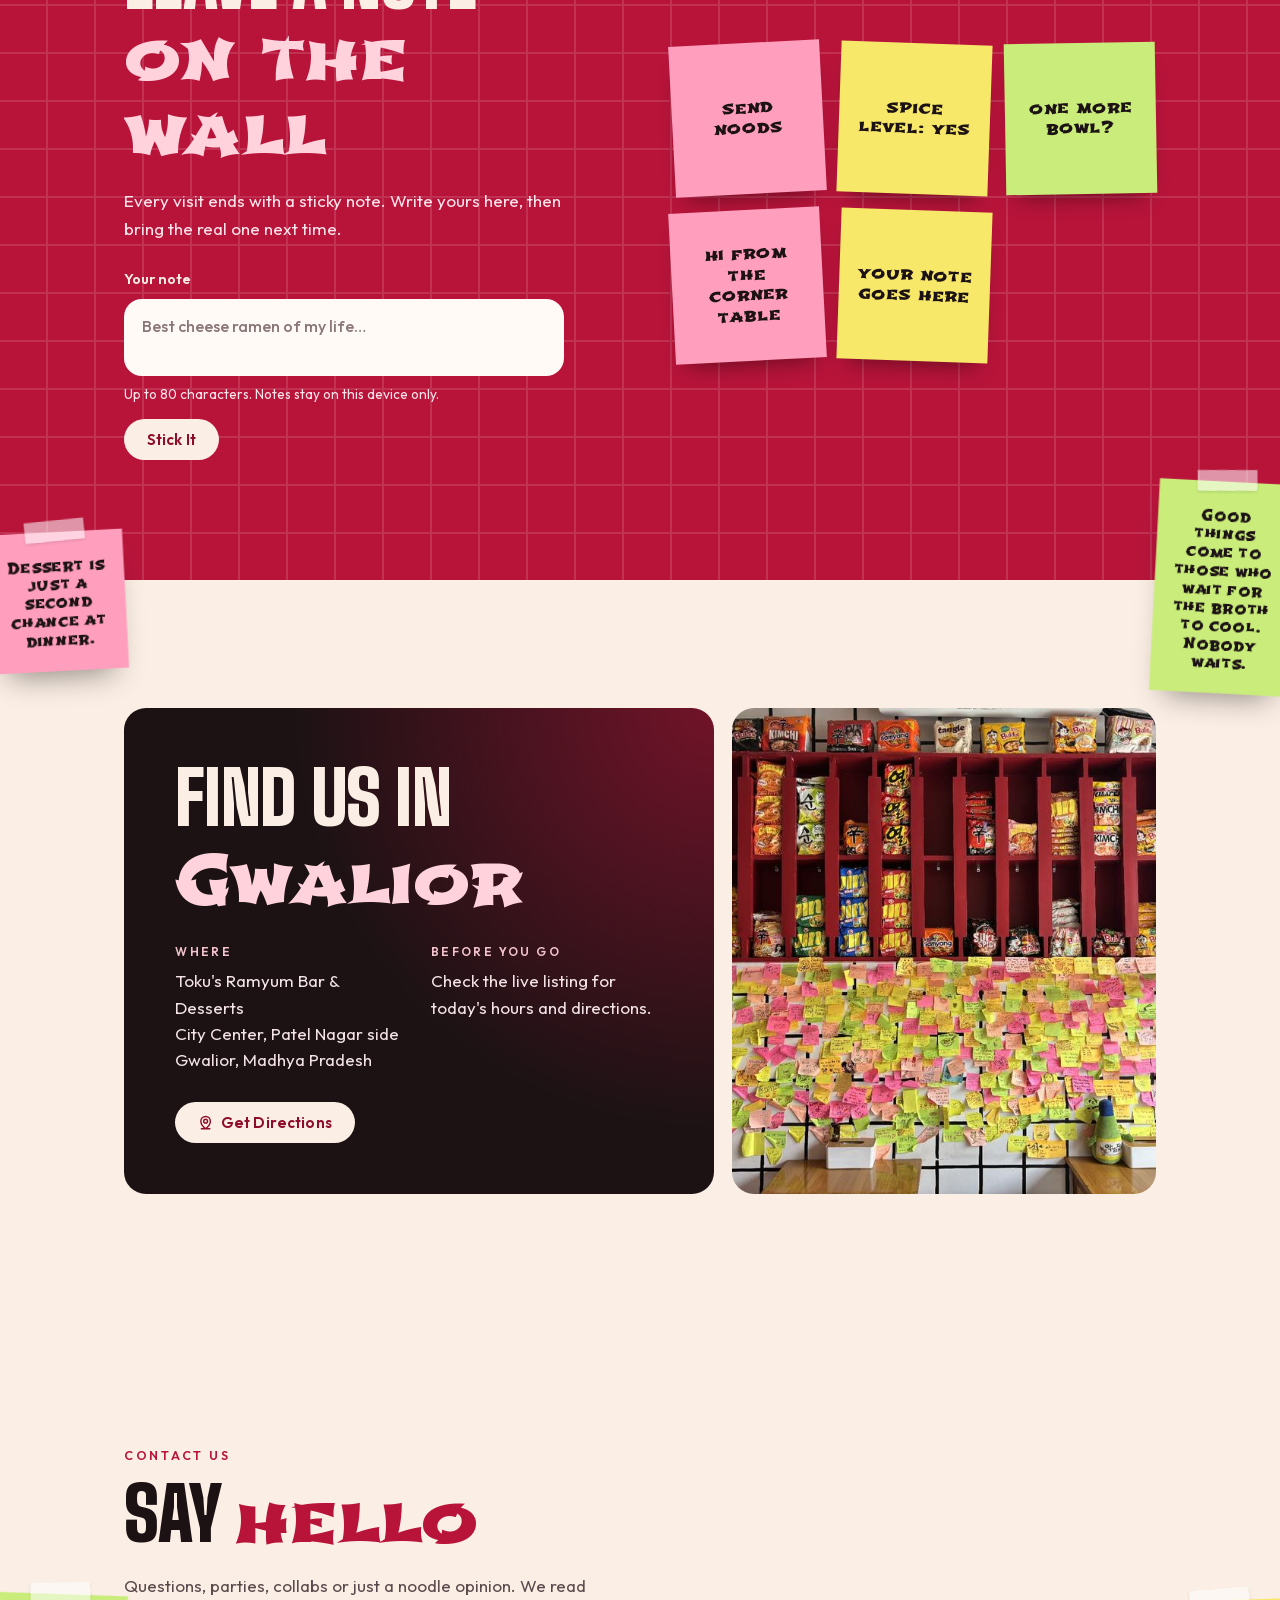
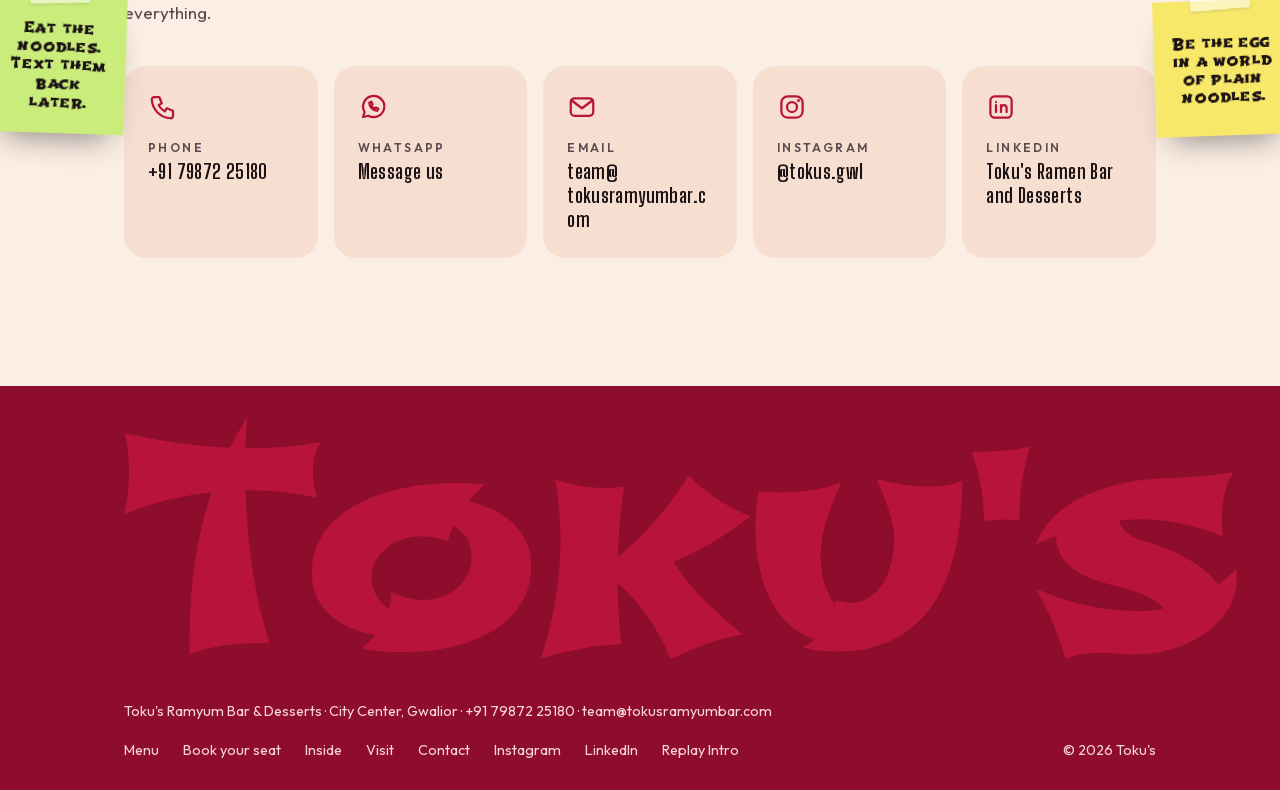
==== commit d3113270: "Swap in real photos for hero bowl, Find us and Inside strip New photos from the restaurant: spicy ra" ====
--- a/index.html
+++ b/index.html
@@ -117,7 +117,7 @@
         <div class="hero__sun"></div>
         <div class="hero__steam" aria-hidden="true"><i></i><i></i><i></i></div>
         <figure class="hero__bowl">
-          <img src="img/bowl.jpg" alt="A bowl of rabokki at Toku's: ramen noodles and rice cakes in a red, sweet-spicy sauce" width="1364" height="812" fetchpriority="high">
+          <img src="img/hero-bowl-1000.jpg" srcset="img/hero-bowl-600.jpg 600w, img/hero-bowl-1000.jpg 1000w" sizes="(max-width: 960px) 72vw, 470px" alt="A bowl of spicy ramyun at Toku's with a halved soft-boiled egg, tofu, bok choy, chilli crisp and sesame, chopsticks resting on the rim" width="1000" height="1000" fetchpriority="high">
         </figure>
         <figure class="polaroid polaroid--hero">
           <img src="img/lanterns.jpg" alt="Paper banners printed with Korean letters hanging from the ceiling around a woven lamp" width="1364" height="808" loading="lazy">
@@ -340,10 +340,10 @@
       <h2 class="title reveal"><span class="title__plain">Inside</span> <span class="title__brush">Toku's</span></h2>
       <p class="inside__note reveal">Lanterns overhead, noodle packets on the shelves, neon on the walls. Swipe through the room.</p>
       <div class="strip" tabindex="0" aria-label="Photos of the restaurant, scroll horizontally">
-        <figure class="strip__item strip__item--wide"><img src="img/ceiling.jpg" alt="Banners with Korean lettering curving across the ceiling under a warm lamp" width="988" height="256" loading="lazy"><figcaption>The ceiling glow</figcaption></figure>
-        <figure class="strip__item"><img src="img/front.jpg" alt="The front of Toku's at night, full of people, with an 'Eat Berrylicious' neon sign" width="680" height="276" loading="lazy"><figcaption>The front, after dark</figcaption></figure>
-        <figure class="strip__item"><img src="img/room.jpg" alt="Inside the room: tiled walls, an Open sign, neon and fabric draped from the ceiling" width="460" height="276" loading="lazy"><figcaption>The room</figcaption></figure>
-        <figure class="strip__item"><img src="img/send-noods.jpg" alt="A grid-tiled wall with a red 'Send Noods' neon sign" width="552" height="276" loading="lazy"><figcaption>Send noods</figcaption></figure>
+        <figure class="strip__item strip__item--wide"><img src="img/ceiling-glow-1179.jpg" srcset="img/ceiling-glow-800.jpg 800w, img/ceiling-glow-1179.jpg 1179w" sizes="(max-width: 560px) 80vw, 700px" alt="Cream banners with Korean lettering draped across the ceiling around a woven pendant lamp, above a grid-tiled wall with a 'Send Noods' neon sign" width="1179" height="647" loading="lazy"><figcaption>The ceiling glow</figcaption></figure>
+        <figure class="strip__item"><img src="img/wall-572.jpg" alt="A wall at Toku's covered in hundreds of colourful post-it notes and doodles left by guests, with a Toku's Ramen Bar menu and a plush soju bottle on the counter" width="572" height="636" loading="lazy"><figcaption>The wall</figcaption></figure>
+        <figure class="strip__item"><img src="img/room-810.jpg" srcset="img/room-540.jpg 540w, img/room-810.jpg 810w" sizes="(max-width: 560px) 70vw, 360px" alt="A full room at Toku's: guests eating under banners with Korean lettering, the ramyun shelf and post-it wall on one side and a hand-drawn mural on the other" width="809" height="899" loading="lazy"><figcaption>The room</figcaption></figure>
+        <figure class="strip__item"><img src="img/vibe-654.jpg" alt="A plush green makgeolli bottle sitting on a wooden table in front of a grid wall dotted with bright post-it notes" width="654" height="727" loading="lazy"><figcaption>Toku's vibe</figcaption></figure>
         <figure class="strip__item strip__item--wide"><img src="img/lanterns.jpg" alt="Paper banners printed with Korean letters hanging from the ceiling" width="1364" height="808" loading="lazy"><figcaption>Look up, slurp down</figcaption></figure>
       </div>
     </section>
@@ -384,7 +384,10 @@
         </a>
       </div>
       <figure class="visit__photo reveal">
-        <img src="img/front.jpg" alt="Toku's storefront at night, glowing with neon and full of diners" width="680" height="276" loading="lazy">
+        <picture>
+          <source media="(min-width: 961px)" srcset="img/ramen-shelf-sq-640.jpg 640w, img/ramen-shelf-sq-1000.jpg 1000w" sizes="480px" width="1000" height="1000">
+          <img src="img/ramen-shelf-1200.jpg" srcset="img/ramen-shelf-800.jpg 800w, img/ramen-shelf-1200.jpg 1200w" sizes="100vw" alt="Inside Toku's: a red shelf stacked with Korean ramyun packs above a wall covered in colourful post-it notes from guests" width="1200" height="900" loading="lazy">
+        </picture>
       </figure>
     </section>
 
--- a/css/style.css
+++ b/css/style.css
@@ -245,7 +245,7 @@
   animation: spin 60s linear infinite;
 }
 .hero__art:hover .hero__bowl { animation-play-state: paused; }
-.hero__bowl img { width: 100%; height: 100%; object-fit: cover; object-position: 22% 100%; transform: scale(1.12); transform-origin: 30% 90%; }
+.hero__bowl img { width: 100%; height: 100%; object-fit: cover; }
 @keyframes spin { to { transform: rotate(360deg); } }
 .polaroid { background: #fffaf6; padding: 10px 10px 34px; box-shadow: var(--shadow); position: absolute; }
 .polaroid img { aspect-ratio: 4/3; object-fit: cover; width: 100%; }
@@ -415,6 +415,7 @@
 .visit__facts dd { color: #f3e2e5; line-height: 1.55; }
 .visit__card .btn { justify-self: start; }
 .visit__photo { border-radius: var(--radius); overflow: hidden; min-height: 320px; }
+.visit__photo picture { display: block; height: 100%; }
 .visit__photo img { width: 100%; height: 100%; object-fit: cover; }
 
 /* FOOTER */
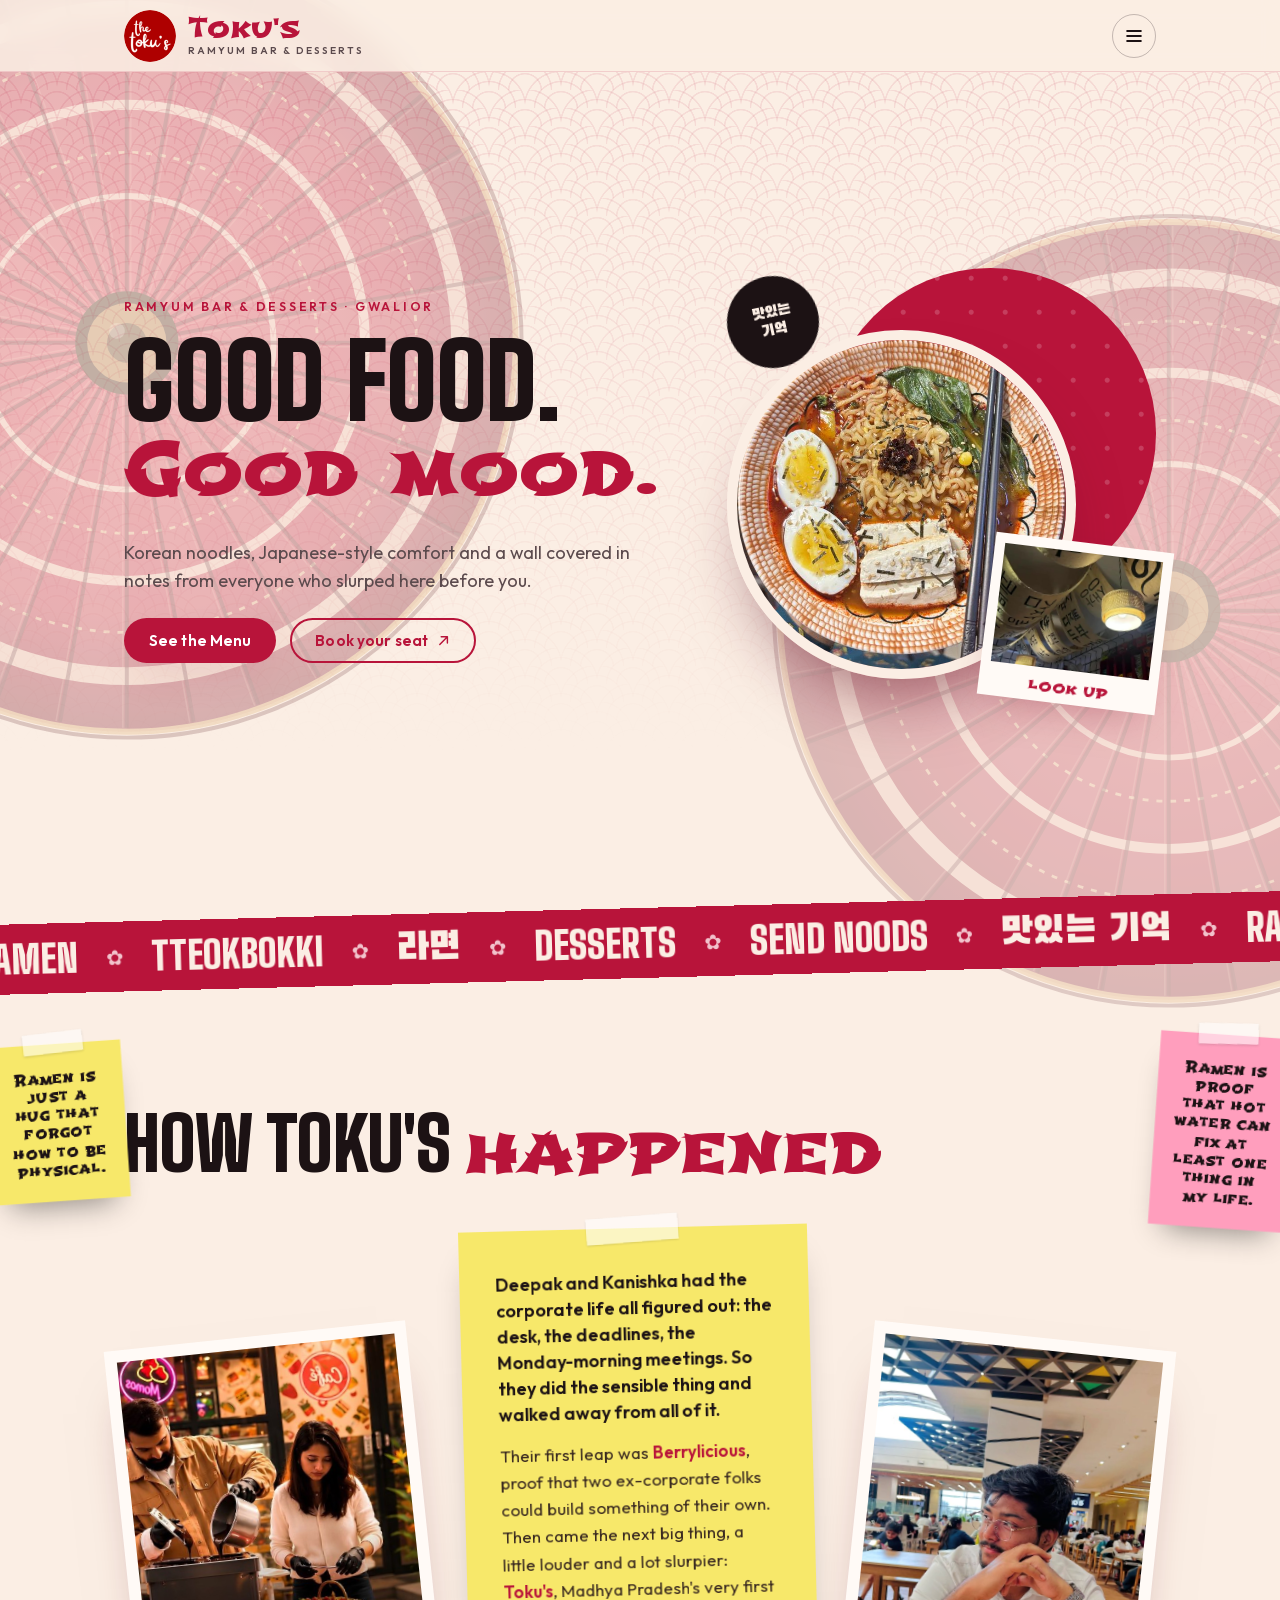
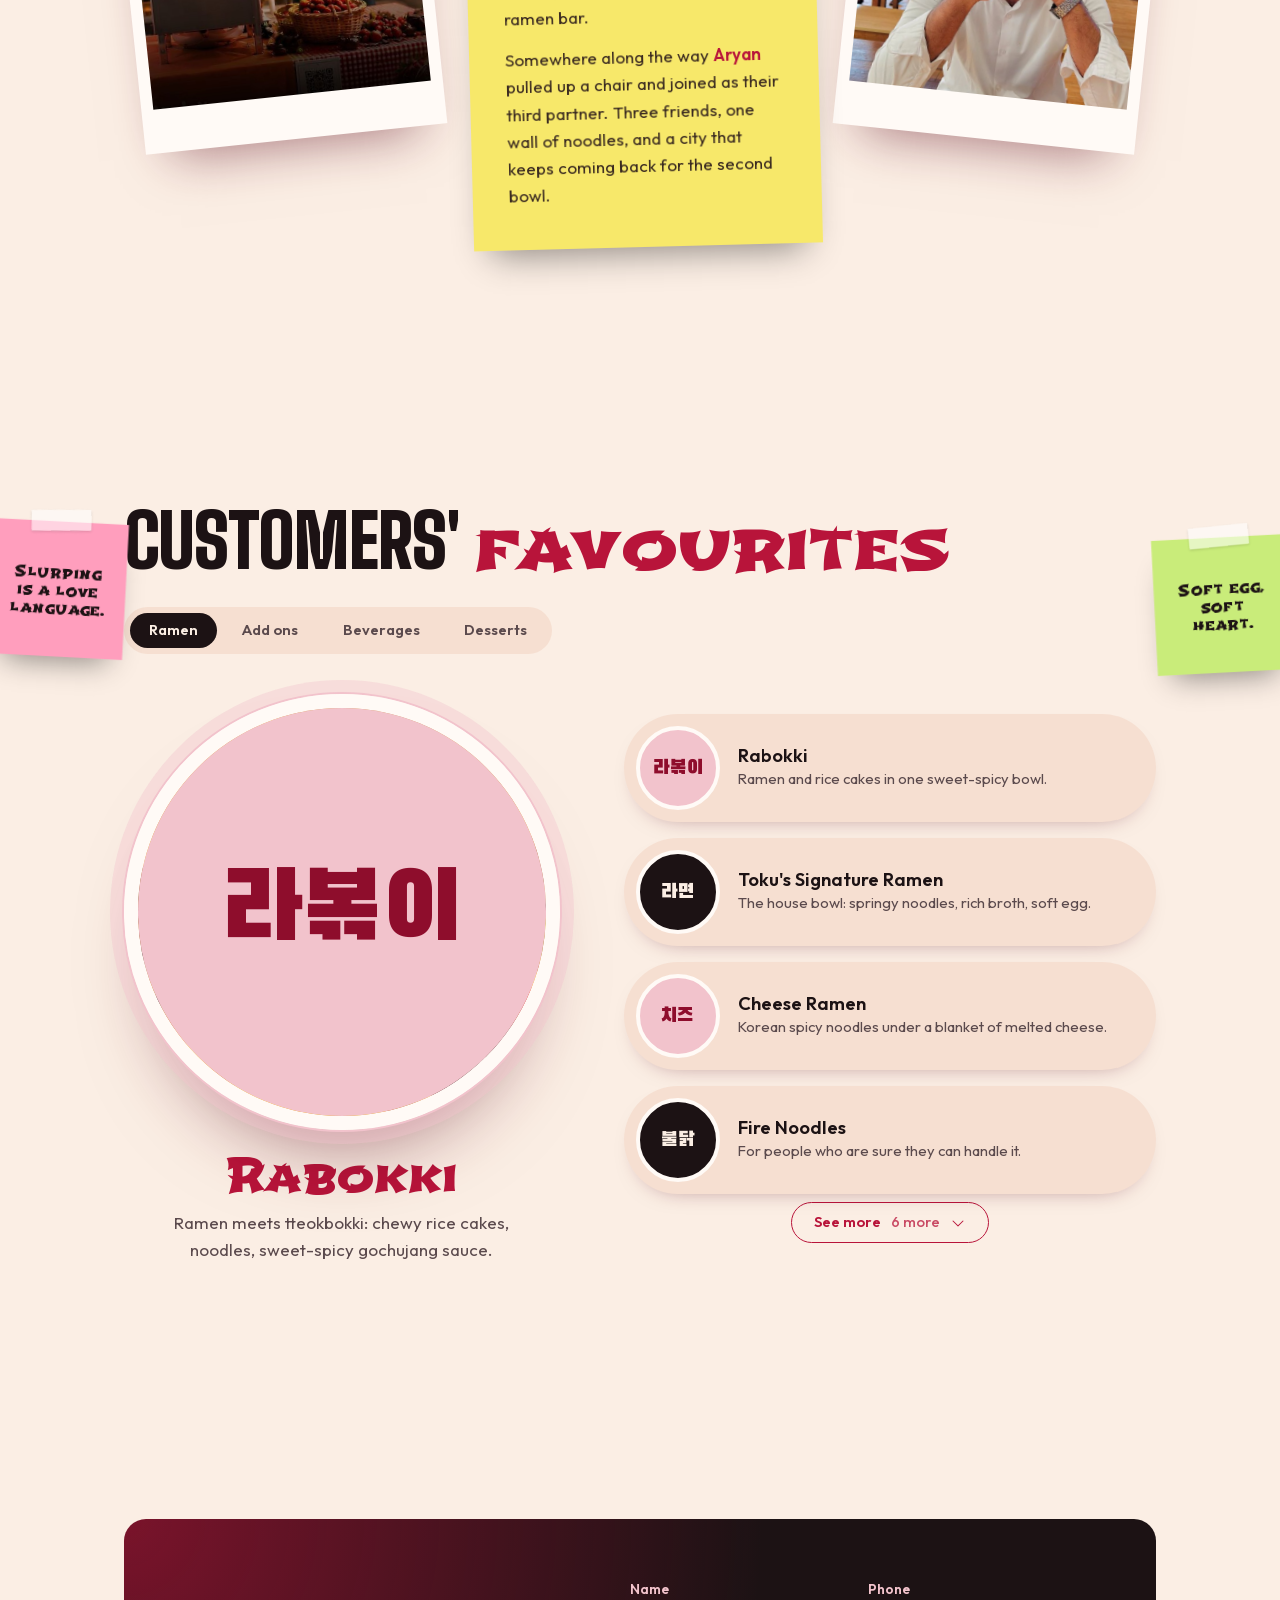
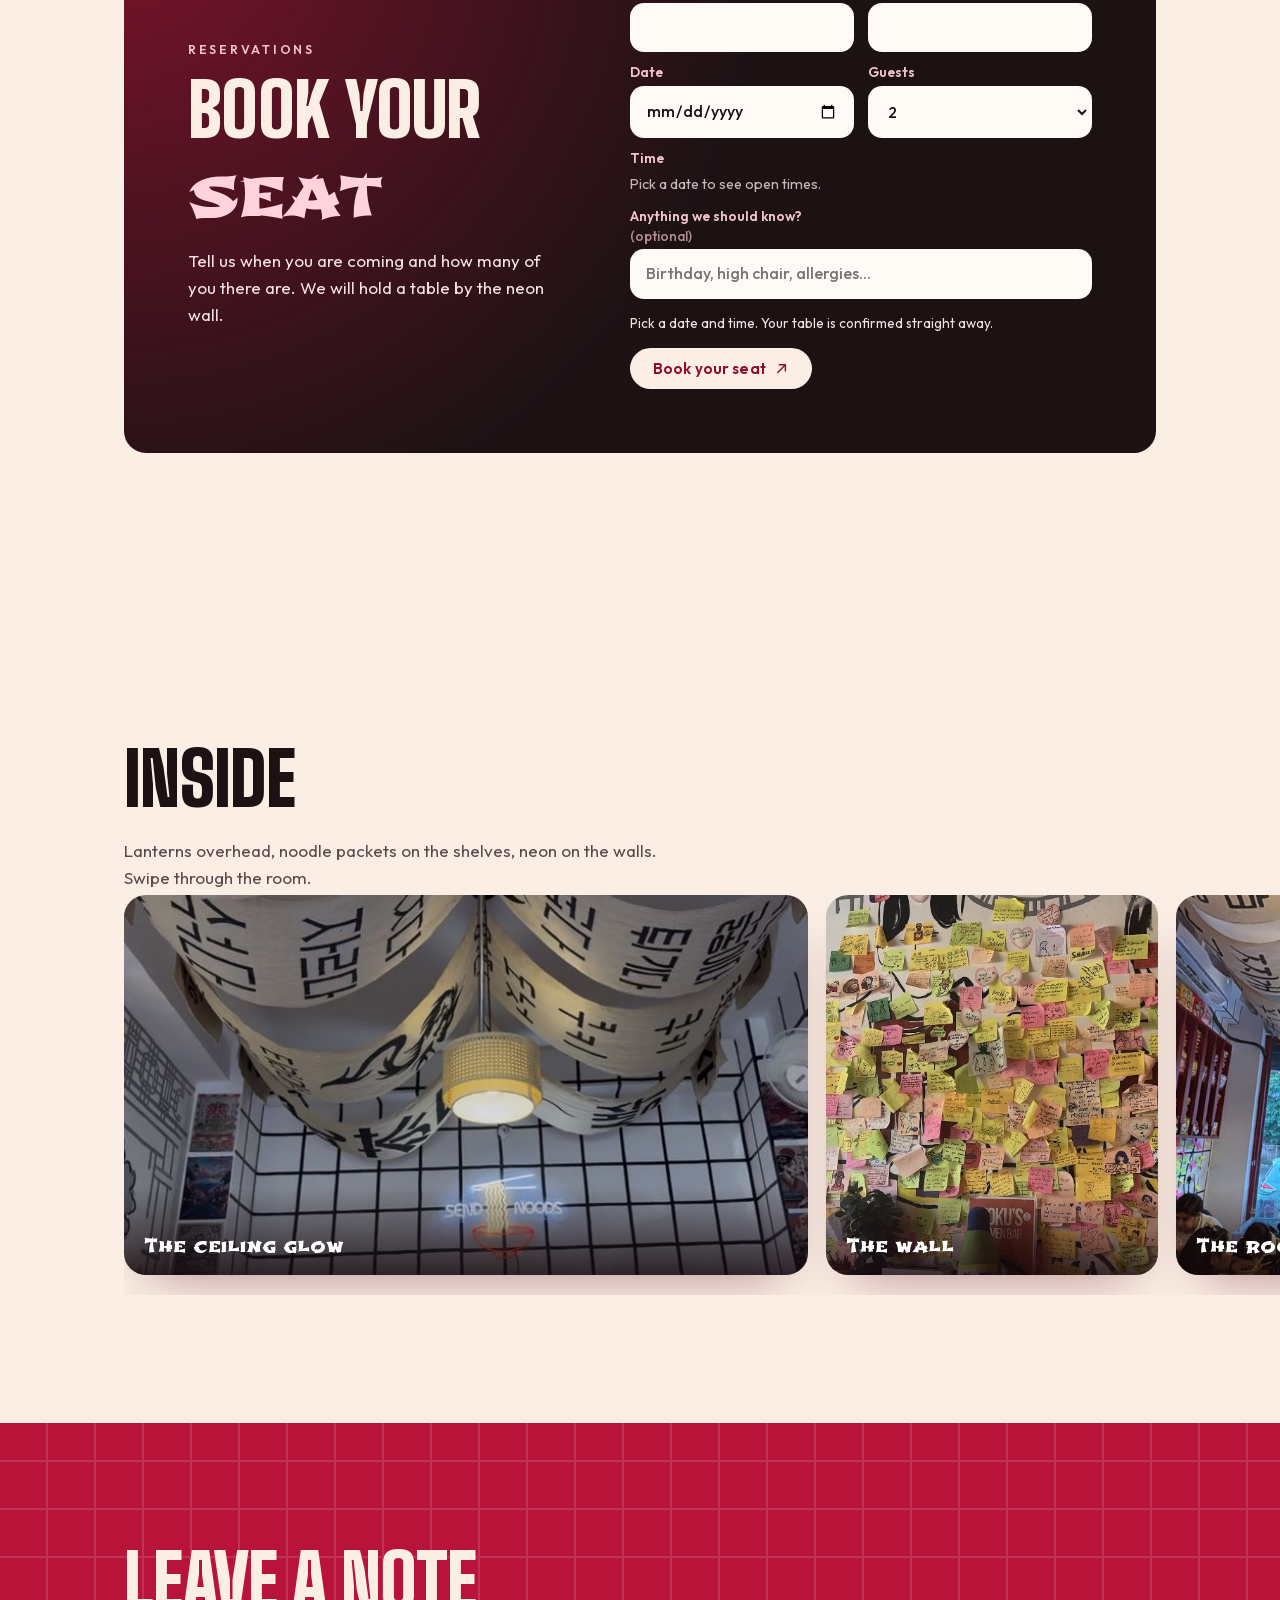
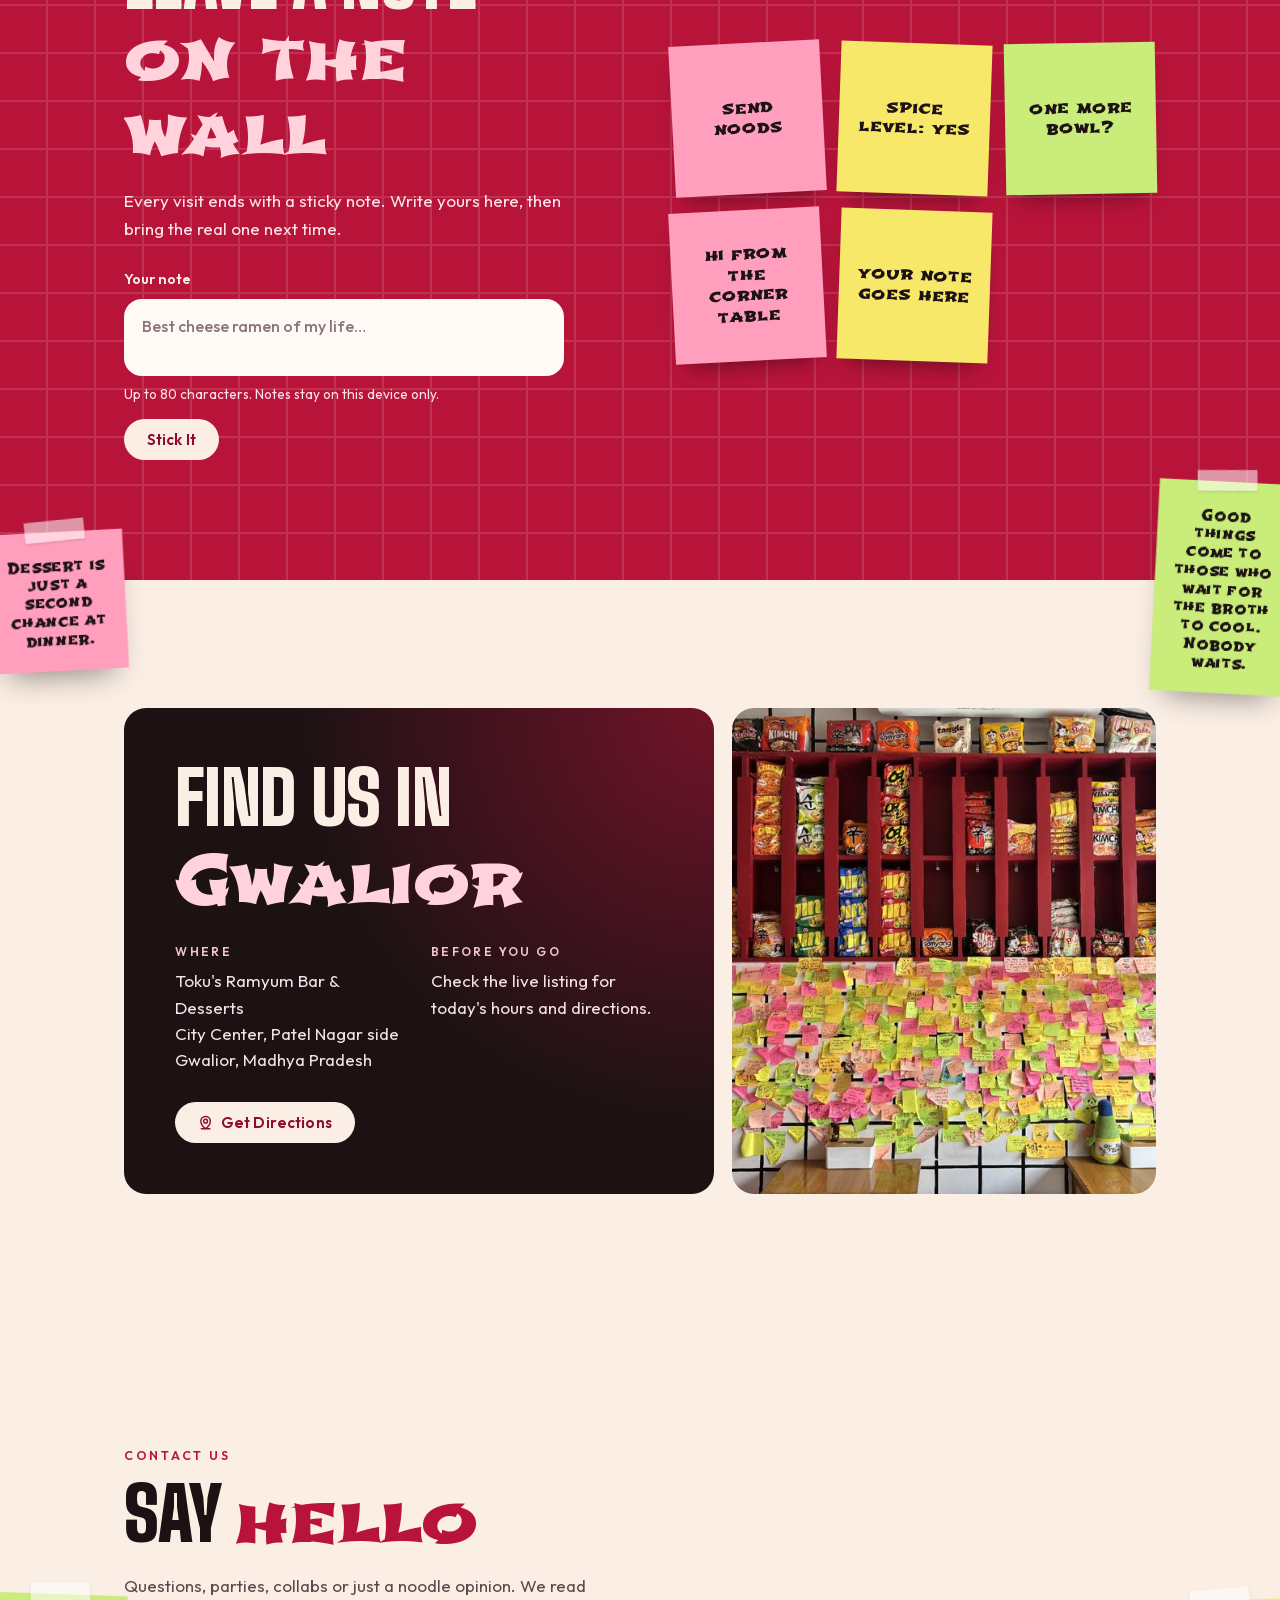
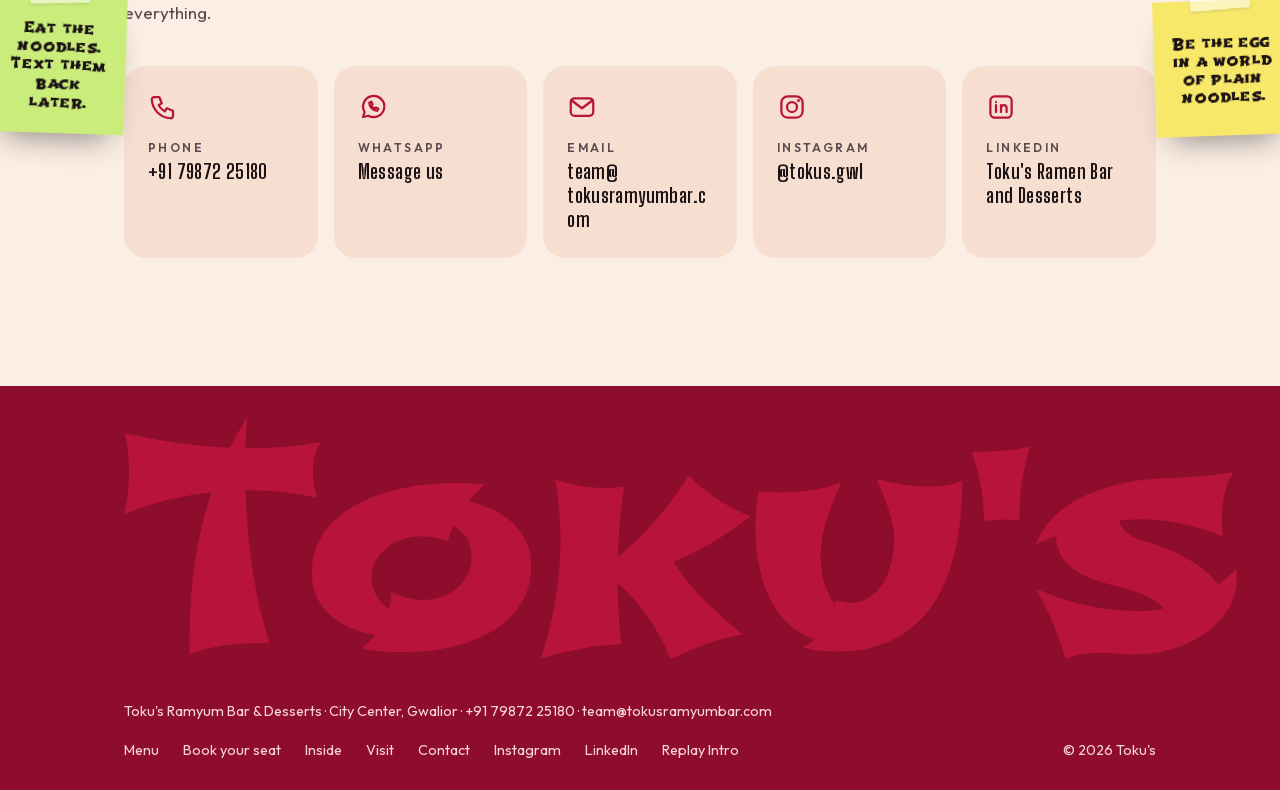
==== commit 106ee000: "Menu: Add ons and Beverages tabs, lettered Rabokki card Rename Small plates to Add ons, add a Bevera" ====
--- a/index.html
+++ b/index.html
@@ -159,7 +159,8 @@
         <h2 class="title"><span class="title__plain">Customers'</span> <span class="title__brush">favourites</span></h2>
         <div class="tabs" role="tablist" aria-label="Menu categories">
           <button role="tab" aria-selected="true" aria-controls="tab-ramen" id="t-ramen" class="tab">Ramen</button>
-          <button role="tab" aria-selected="false" aria-controls="tab-plates" id="t-plates" class="tab" tabindex="-1">Small plates</button>
+          <button role="tab" aria-selected="false" aria-controls="tab-plates" id="t-plates" class="tab" tabindex="-1">Add ons</button>
+          <button role="tab" aria-selected="false" aria-controls="tab-drinks" id="t-drinks" class="tab" tabindex="-1">Beverages</button>
           <button role="tab" aria-selected="false" aria-controls="tab-desserts" id="t-desserts" class="tab" tabindex="-1">Desserts</button>
         </div>
       </div>
@@ -167,8 +168,8 @@
       <div class="menu__grid">
         <figure class="menu__feature reveal">
           <div class="menu__plate">
-            <img src="img/bowl.jpg" alt="" width="1364" height="812" loading="lazy">
-            <span class="menu__glyph" lang="ko" hidden></span>
+            <img src="img/bowl.jpg" alt="" width="1364" height="812" loading="lazy" hidden>
+            <span class="menu__glyph is-alt" lang="ko">라볶이</span>
           </div>
           <figcaption>
             <span class="menu__feature-name">Rabokki</span>
@@ -179,7 +180,7 @@
         <div class="menu__lists">
           <ul class="dishes" id="tab-ramen" role="tabpanel" aria-labelledby="t-ramen">
             <li class="dish">
-              <span class="dish__img dish__img--photo"><img src="img/bowl.jpg" alt="" width="1364" height="812" loading="lazy"></span>
+              <span class="dish__img dish__img--alt" lang="ko">라볶이</span>
               <div class="dish__body"><h3>Rabokki</h3><p>Ramen and rice cakes in one sweet-spicy bowl.</p></div>
             </li>
             <li class="dish">
@@ -255,6 +256,36 @@
             <li class="dish">
               <span class="dish__img" lang="ko">잡채</span>
               <div class="dish__body"><h3>Japchae</h3><p>Glass noodles tossed with vegetables and sesame.</p></div>
+            </li>
+          </ul>
+          <ul class="dishes" id="tab-drinks" role="tabpanel" aria-labelledby="t-drinks" hidden>
+            <li class="dish">
+              <span class="dish__img dish__img--alt" lang="ko">바나나</span>
+              <div class="dish__body"><h3>Banana Milk</h3><p>The Korean classic, served chilled.</p></div>
+            </li>
+            <li class="dish">
+              <span class="dish__img" lang="ko">복숭아</span>
+              <div class="dish__body"><h3>Peach Iced Tea</h3><p>Sweet, cold and fizz-free.</p></div>
+            </li>
+            <li class="dish">
+              <span class="dish__img dish__img--alt" lang="ko">레몬</span>
+              <div class="dish__body"><h3>Lemon Mint Cooler</h3><p>Fresh lime, mint and soda.</p></div>
+            </li>
+            <li class="dish">
+              <span class="dish__img" lang="ko">커피</span>
+              <div class="dish__body"><h3>Cold Coffee</h3><p>Blended with a scoop of ice cream.</p></div>
+            </li>
+            <li class="dish">
+              <span class="dish__img dish__img--alt" lang="ko">달고나</span>
+              <div class="dish__body"><h3>Dalgona Coffee</h3><p>Whipped coffee over cold milk.</p></div>
+            </li>
+            <li class="dish">
+              <span class="dish__img" lang="ko">탄산</span>
+              <div class="dish__body"><h3>Soft Drink</h3><p>Coke, Sprite or Fanta.</p></div>
+            </li>
+            <li class="dish">
+              <span class="dish__img dish__img--alt" lang="ko">물</span>
+              <div class="dish__body"><h3>Mineral Water</h3><p>A cold one-litre bottle.</p></div>
             </li>
           </ul>
           <ul class="dishes" id="tab-desserts" role="tabpanel" aria-labelledby="t-desserts" hidden>
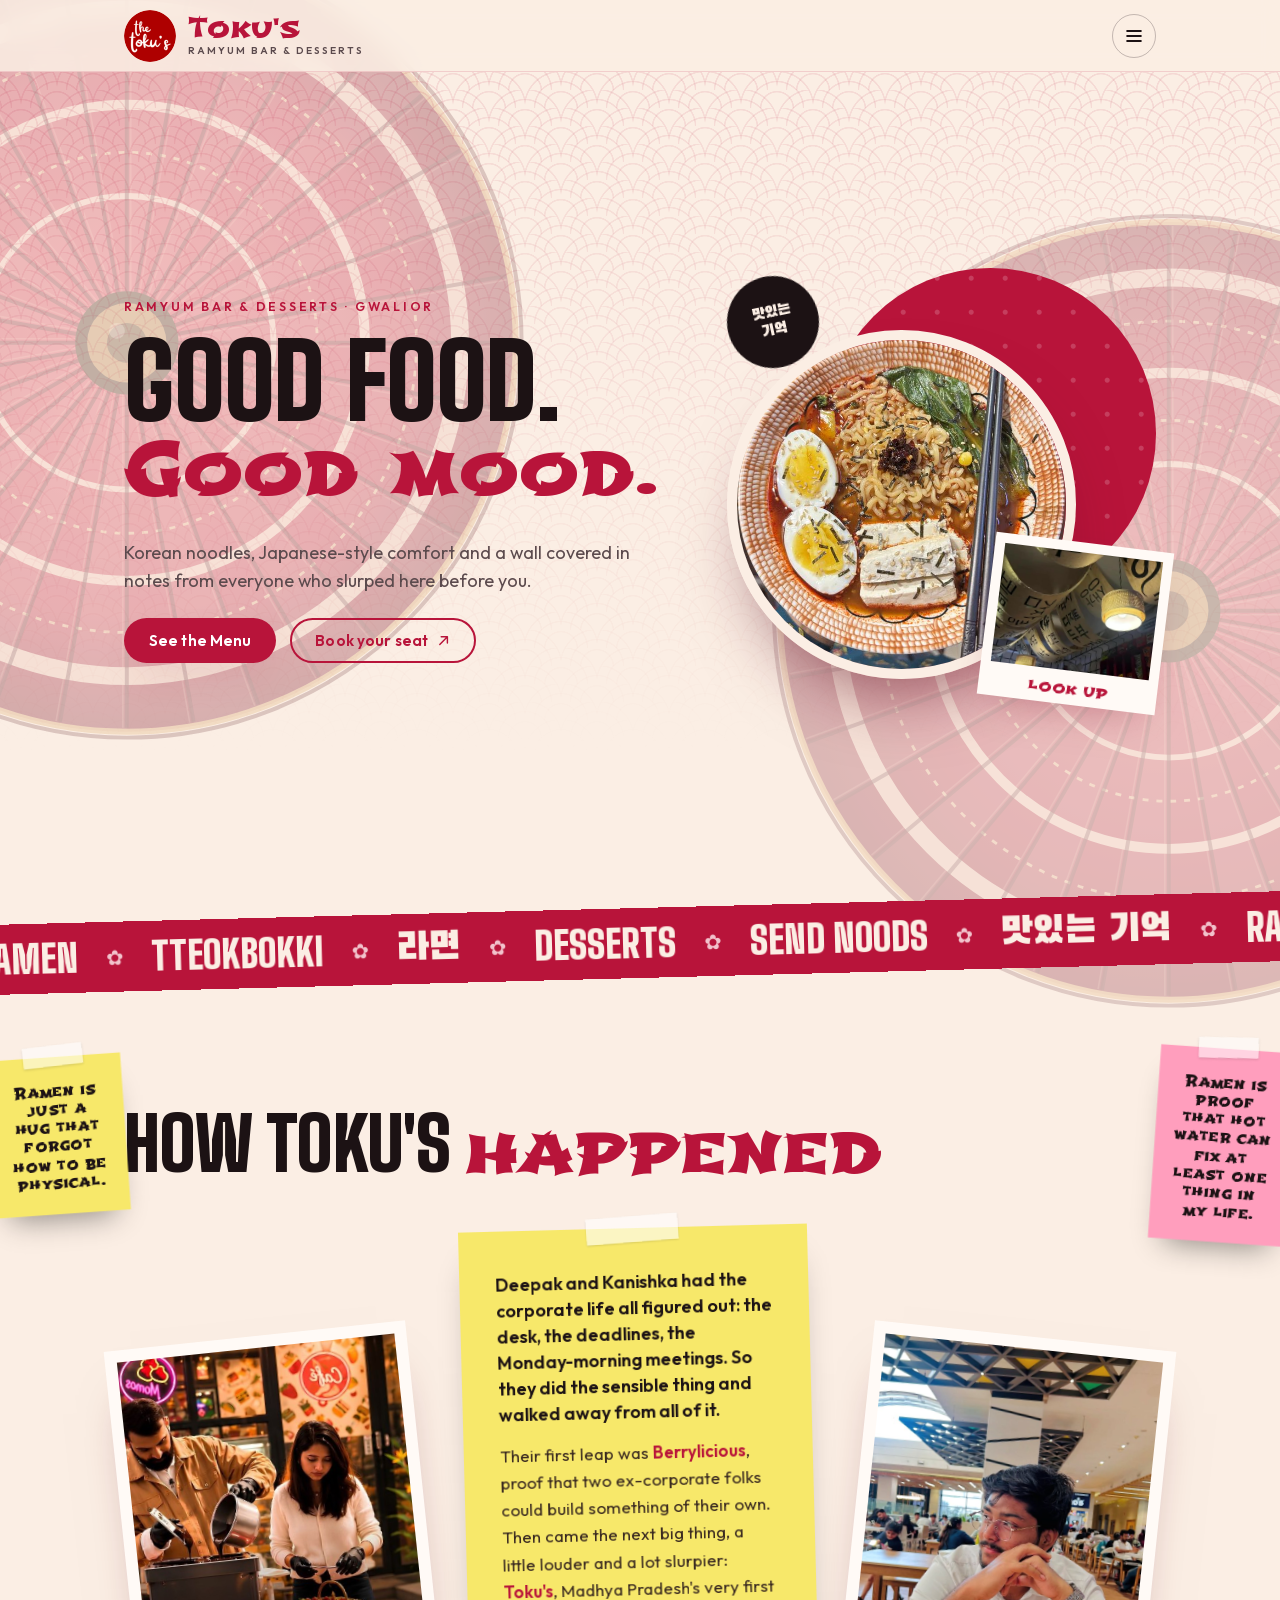
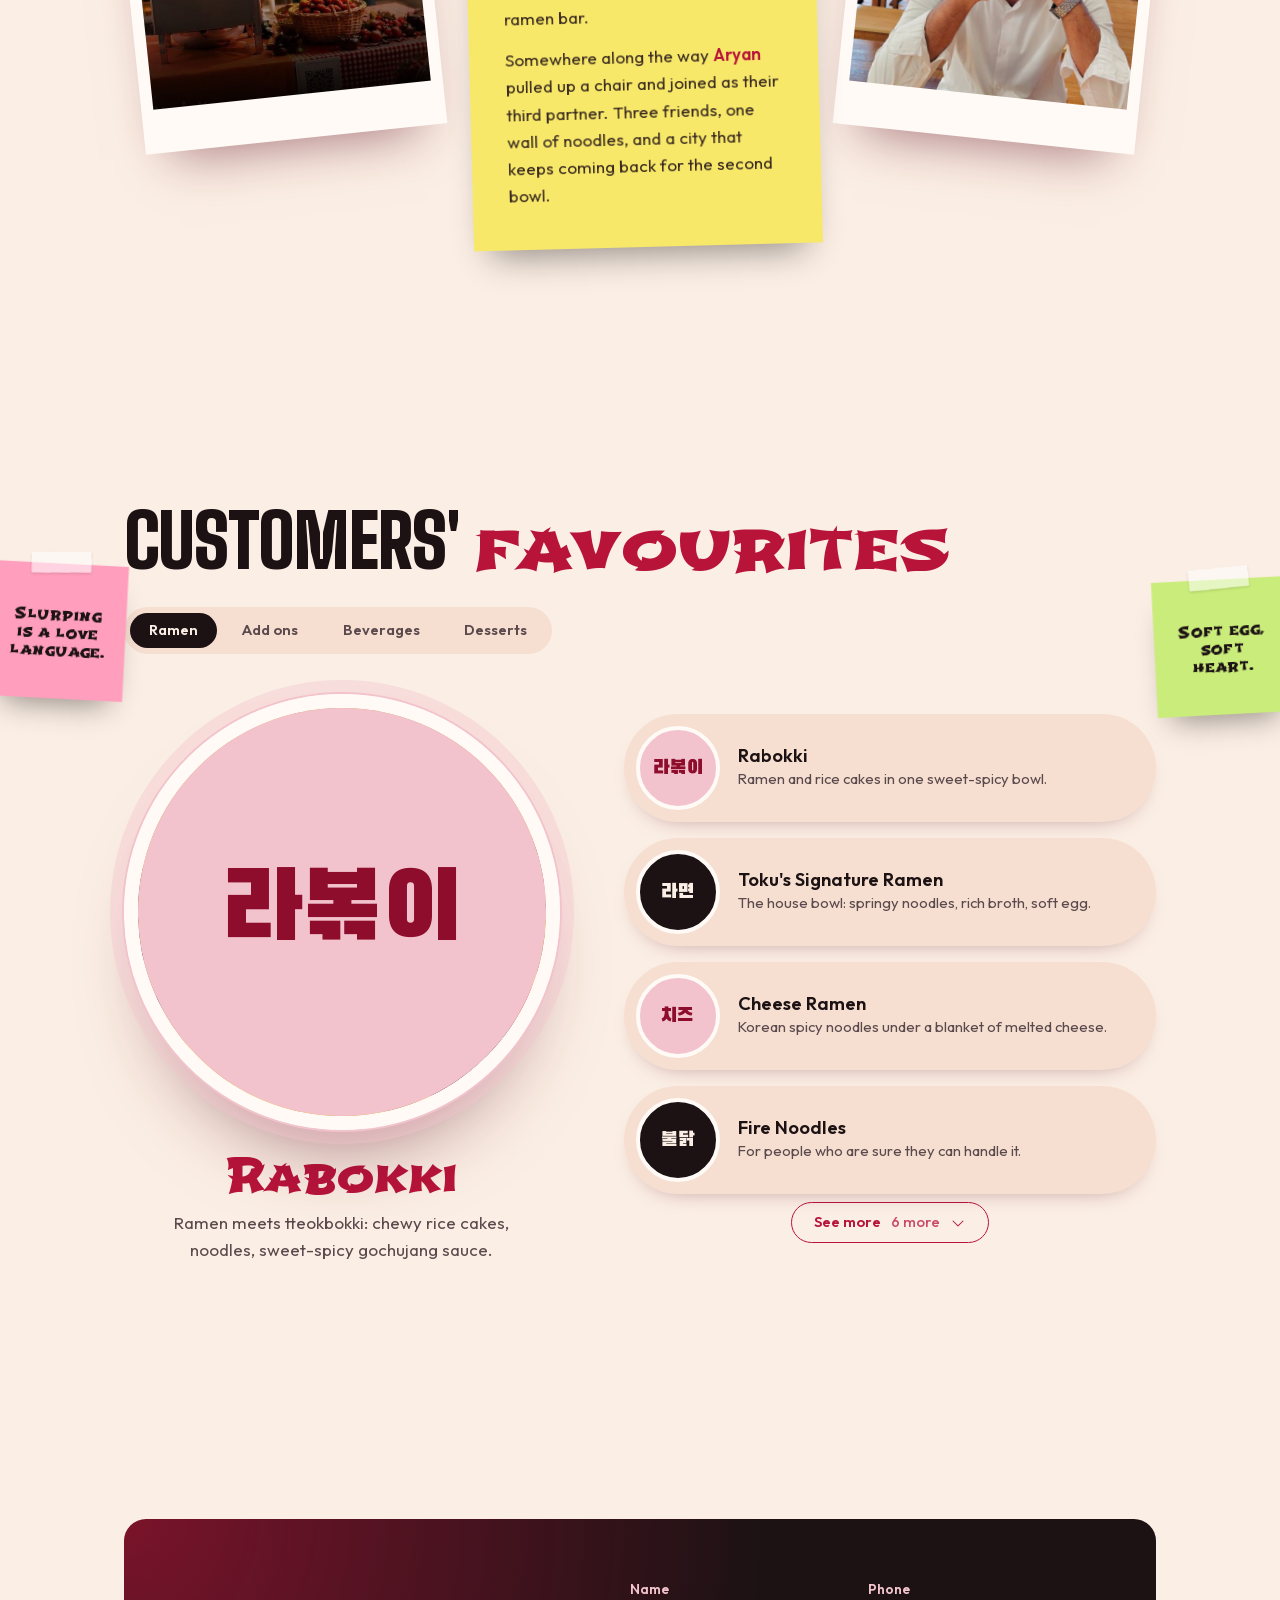
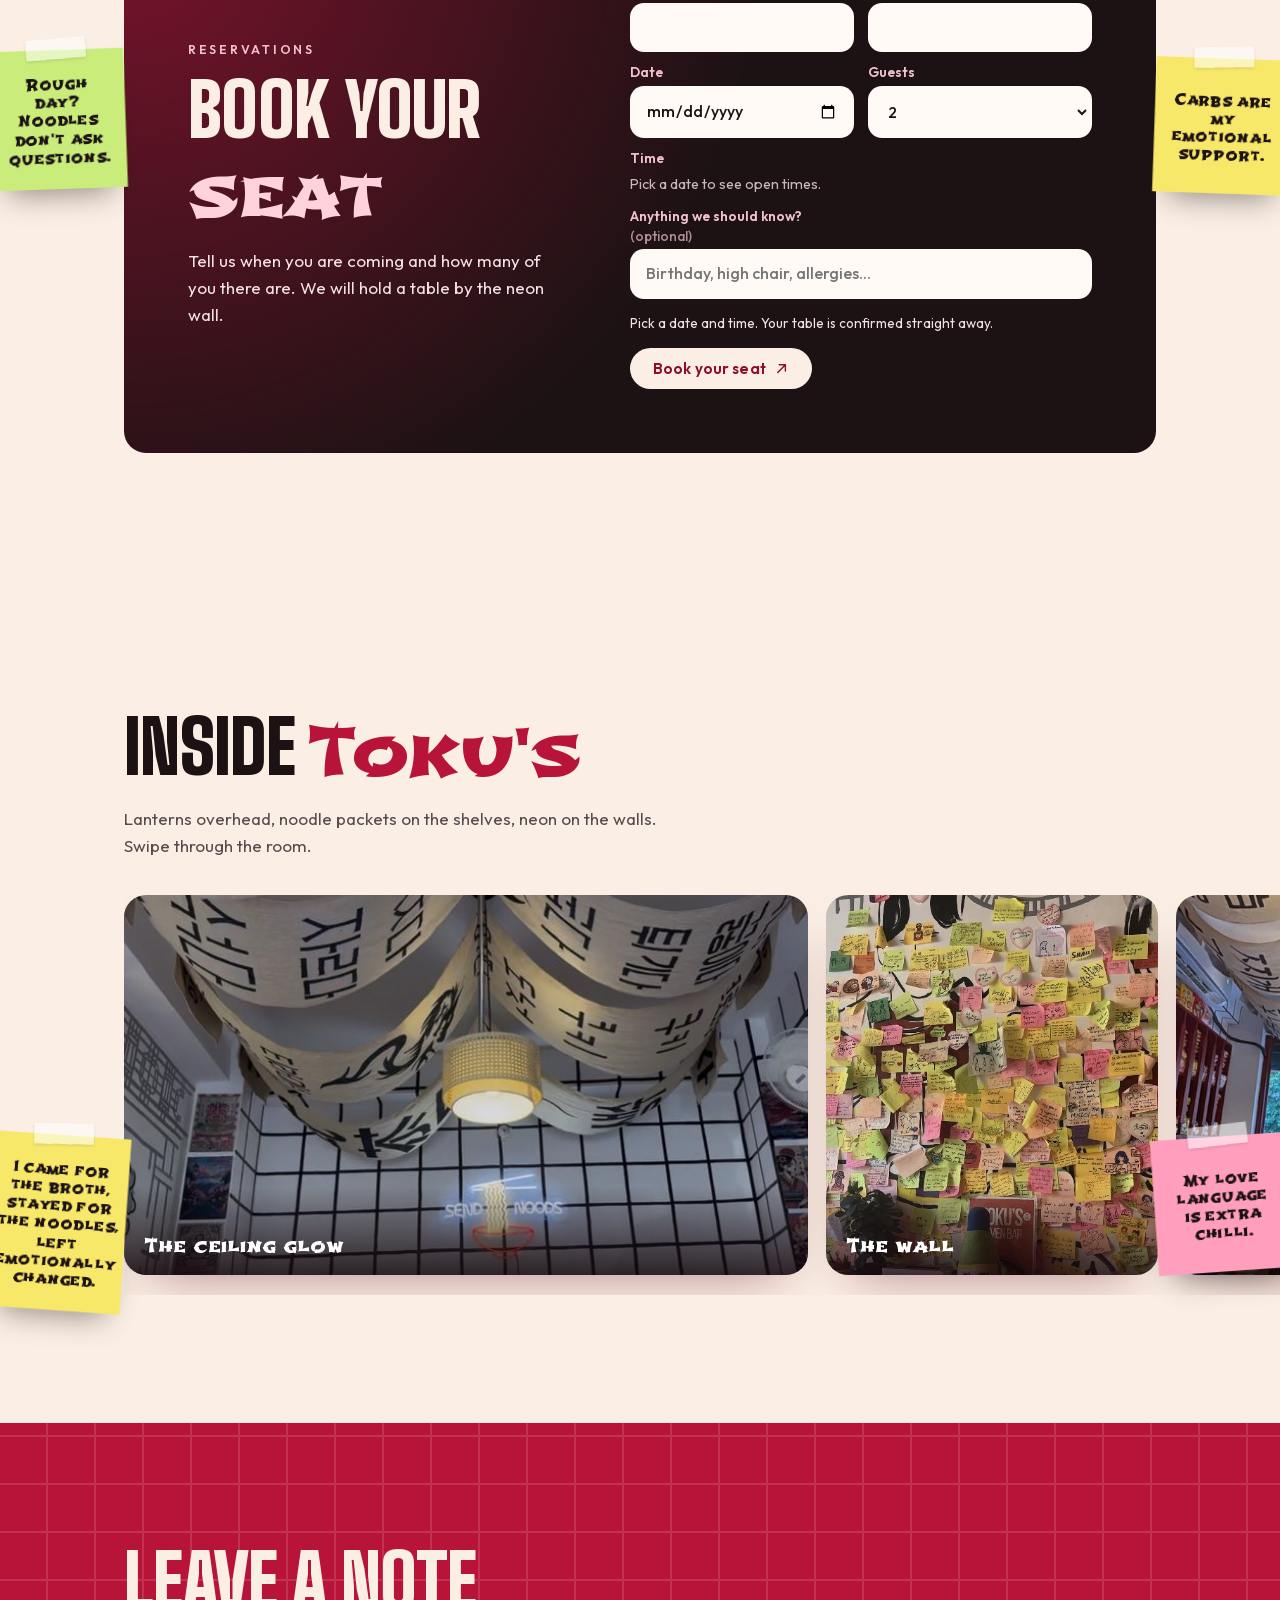
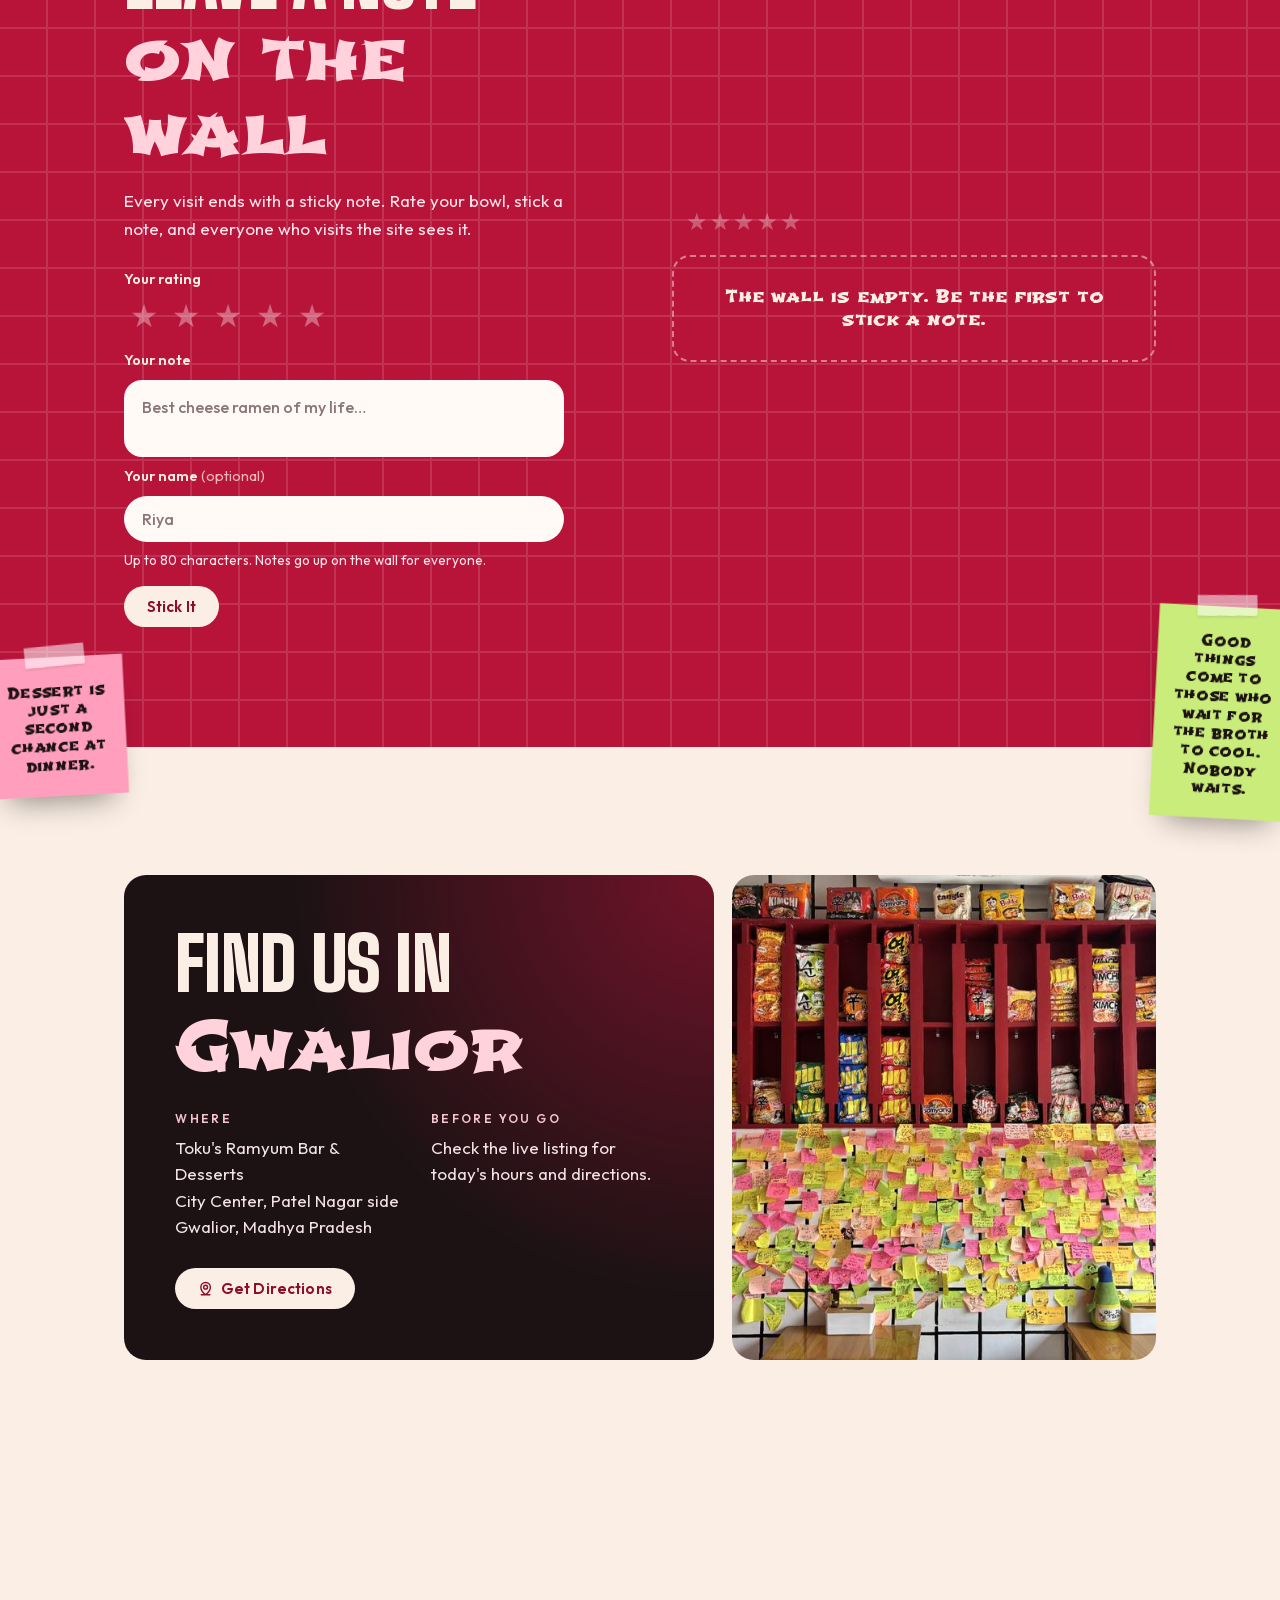
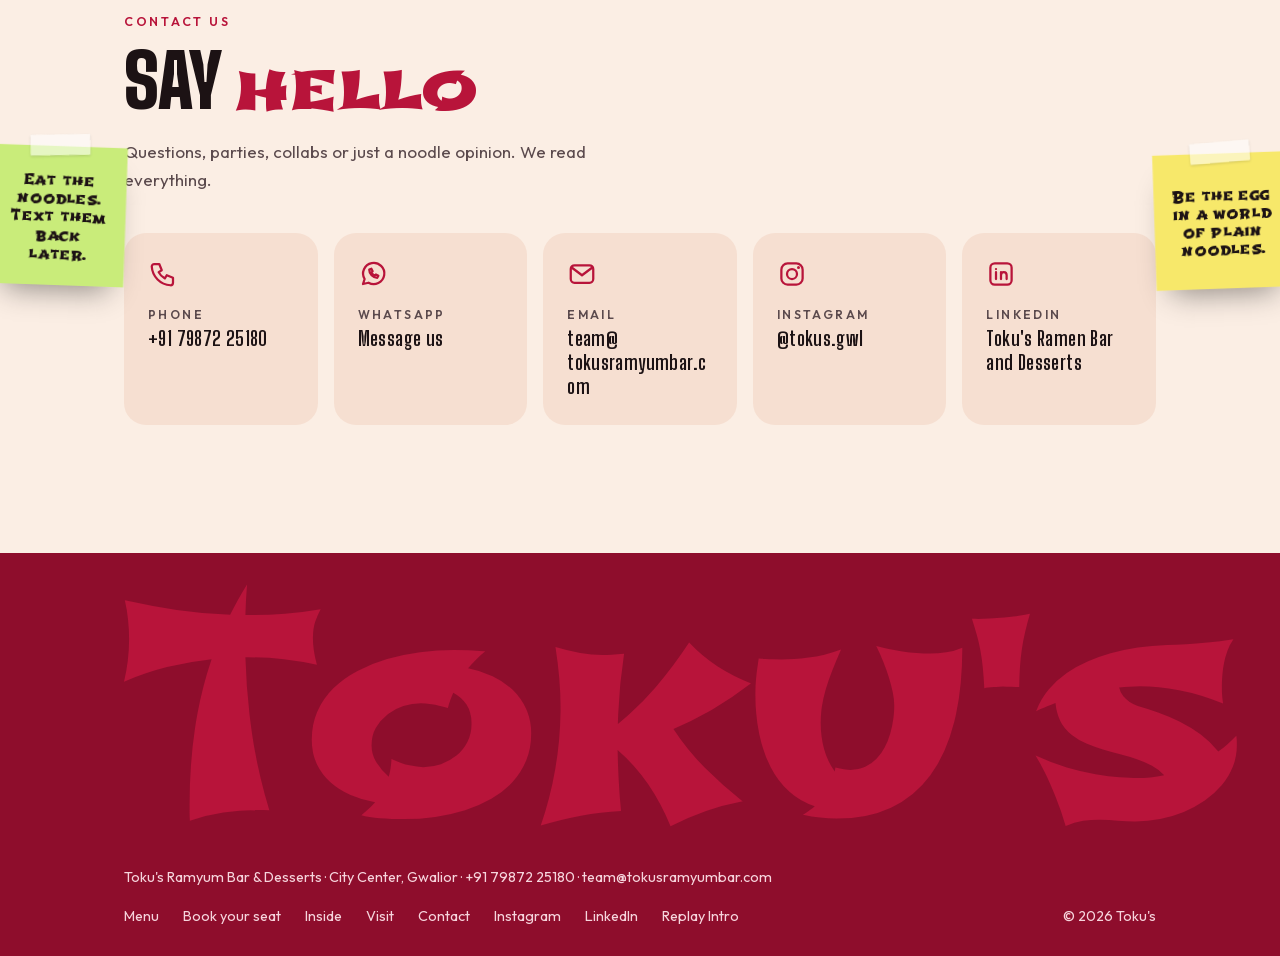
==== commit 3fdabea1: "Shared star-rating note wall with staff moderation Guests rate 1-5 stars and leave a short note that" ====
--- a/index.html
+++ b/index.html
@@ -384,21 +384,36 @@
       <div class="wall__inner">
         <div class="wall__copy reveal">
           <h2 class="title title--light"><span class="title__plain">Leave a note</span> <span class="title__brush">on the wall</span></h2>
-          <p>Every visit ends with a sticky note. Write yours here, then bring the real one next time.</p>
+          <p>Every visit ends with a sticky note. Rate your bowl, stick a note, and everyone who visits the site sees it.</p>
           <form class="wall__form" id="noteForm" novalidate>
+            <fieldset class="rate" id="noteStars">
+              <legend>Your rating</legend>
+              <div class="rate__row">
+                <input type="radio" name="stars" id="star5" value="5"><label for="star5" title="5 stars"><span class="sr">5 stars</span></label>
+                <input type="radio" name="stars" id="star4" value="4"><label for="star4" title="4 stars"><span class="sr">4 stars</span></label>
+                <input type="radio" name="stars" id="star3" value="3"><label for="star3" title="3 stars"><span class="sr">3 stars</span></label>
+                <input type="radio" name="stars" id="star2" value="2"><label for="star2" title="2 stars"><span class="sr">2 stars</span></label>
+                <input type="radio" name="stars" id="star1" value="1"><label for="star1" title="1 star"><span class="sr">1 star</span></label>
+              </div>
+            </fieldset>
             <label for="noteText">Your note</label>
             <textarea id="noteText" autocomplete="off" name="note" maxlength="80" rows="2" placeholder="Best cheese ramen of my life…" required></textarea>
-            <p class="wall__hint" id="noteHint">Up to 80 characters. Notes stay on this device only.</p>
+            <label for="noteName">Your name <span class="wall__opt">(optional)</span></label>
+            <input id="noteName" name="name" maxlength="24" autocomplete="given-name" placeholder="Riya">
+            <input class="hp" type="text" name="website" tabindex="-1" autocomplete="off" aria-hidden="true">
+            <p class="wall__hint" id="noteHint">Up to 80 characters. Notes go up on the wall for everyone.</p>
             <button class="btn btn--cream" type="submit">Stick It</button>
           </form>
         </div>
-        <ul class="notes" id="notes" aria-live="polite" aria-label="Notes on the wall">
-          <li class="note n1">send noods</li>
-          <li class="note n2">spice level: yes</li>
-          <li class="note n3">one more bowl?</li>
-          <li class="note n4">hi from the corner table</li>
-          <li class="note n5">your note goes here</li>
-        </ul>
+        <div class="wall__board">
+          <div class="wall__score" id="wallScore" hidden>
+            <b id="wallAvg"></b>
+            <span class="stars" id="wallStars" aria-hidden="true"></span>
+            <span id="wallCount"></span>
+          </div>
+          <p class="wall__empty" id="wallEmpty">The wall is empty. Be the first to stick a note.</p>
+          <ul class="notes" id="notes" aria-live="polite" aria-label="Notes on the wall"></ul>
+        </div>
       </div>
     </section>
 
--- a/css/style.css
+++ b/css/style.css
@@ -392,8 +392,37 @@
 .wall__hint { font-size: .85rem; color: #ffe3ea; }
 .wall__hint.is-error { color: #ffe27a; font-weight: 600; }
 .wall__form .btn { justify-self: start; margin-top: 6px; }
-
-.notes { display: grid; grid-template-columns: repeat(3, minmax(0, 1fr)); max-width: 560px; width: 100%; justify-self: end; gap: 16px; align-content: center; }
+.wall__form input:not([type="radio"]) {
+  font: 500 1rem/1.4 var(--f-body); color: var(--ink); background: #fffaf6;
+  border: 2px solid transparent; border-radius: 999px; padding: 10px 16px;
+}
+.wall__form input:not([type="radio"])::placeholder { color: #8a7579; }
+.wall__form input:not([type="radio"]):focus { outline: none; border-color: var(--ink); }
+.wall__opt { font-weight: 400; opacity: .75; }
+.wall__form .hp { position: absolute; left: -9999px; width: 1px; height: 1px; opacity: 0; }
+.sr { position: absolute; width: 1px; height: 1px; overflow: hidden; clip: rect(0 0 0 0); white-space: nowrap; }
+.rate { border: 0; margin: 0 0 6px; padding: 0; }
+.rate legend { font-weight: 600; font-size: .9rem; padding: 0; margin-bottom: 4px; }
+.rate__row { display: inline-flex; flex-direction: row-reverse; gap: 2px; }
+.rate input { position: absolute; opacity: 0; width: 1px; height: 1px; }
+.rate label { cursor: pointer; width: 40px; height: 40px; display: grid; place-items: center; transition: transform .15s ease; }
+.rate label::before { content: "★"; font-size: 2rem; line-height: 1; color: rgba(255,255,255,.35); transition: color .15s ease; }
+.rate input:checked ~ label::before, .rate label:hover::before, .rate label:hover ~ label::before { color: #ffd34d; }
+.rate__row:hover input:checked ~ label:not(:hover):not(:hover ~ label)::before { color: rgba(255,255,255,.35); }
+.rate label:hover { transform: scale(1.12); }
+.rate input:focus-visible + label { outline: 2px solid #fff; outline-offset: 2px; border-radius: 8px; }
+.rate.is-invalid label::before { color: rgba(255,227,122,.6); }
+
+.wall__board { display: grid; gap: 22px; justify-self: end; max-width: 560px; width: 100%; }
+.wall__empty { padding: 28px 24px; border: 2px dashed rgba(255,255,255,.45); border-radius: 18px; text-align: center; font: 400 1.05rem/1.4 var(--f-brush); color: var(--cream); }
+.notes:empty { display: none; }
+.wall__score { display: flex; flex-wrap: wrap; align-items: baseline; gap: 6px 14px; color: #ffe3ea; }
+.wall__score b { font: 800 clamp(2.8rem, 5vw, 3.8rem)/1 var(--f-cond); color: var(--cream); }
+.stars { --v: 0; position: relative; display: inline-block; font-size: 1.5rem; line-height: 1; letter-spacing: 2px; color: rgba(255,255,255,.3); }
+.stars::before { content: "★★★★★"; }
+.stars::after { content: "★★★★★"; position: absolute; inset: 0; width: calc(var(--v) / 5 * 100%); overflow: hidden; color: #ffd34d; white-space: nowrap; }
+
+.notes { display: grid; grid-template-columns: repeat(3, minmax(0, 1fr)); width: 100%; gap: 16px; align-content: center; margin: 0; padding: 0; list-style: none; }
 .note {
   aspect-ratio: 1; padding: 16px; display: flex; align-items: center; justify-content: center; text-align: center;
   font: 400 clamp(.85rem, 1.3vw, 1.05rem)/1.25 var(--f-brush); color: var(--ink);
@@ -401,6 +430,10 @@
   transform: rotate(var(--r, -2deg)); transition: transform .25s ease; overflow-wrap: anywhere;
 }
 .note:hover { transform: rotate(0) scale(1.04); }
+.note:has(.note__stars) { flex-direction: column; gap: 6px; }
+.note__stars { font: 400 .8rem/1 var(--f-body); letter-spacing: 1px; color: var(--crimson); }
+.note__name { font: 500 .72rem/1.2 var(--f-body); opacity: .7; }
+.note__text { font-size: clamp(.78rem, 1.1vw, .95rem); overflow-wrap: break-word; hyphens: auto; }
 .note:nth-child(3n+1) { background: var(--note-pink); --r: -3deg; }
 .note:nth-child(3n+2) { background: var(--note-yellow); --r: 2deg; }
 .note:nth-child(3n) { background: var(--note-green); --r: -1deg; }
@@ -552,7 +585,7 @@
   .menu__grid { grid-template-columns: 1fr; }
   .menu__plate { width: min(80%, 340px); }
   .wall__inner { grid-template-columns: minmax(0, 1fr); }
-  .notes { justify-self: stretch; max-width: none; }
+  .wall__board { justify-self: stretch; max-width: none; }
   .visit { grid-template-columns: 1fr; }
   .visit__photo { min-height: 260px; }
 }
@@ -560,6 +593,7 @@
   .dish { grid-template-columns: 64px 1fr; border-radius: 28px; padding: 12px; }
   .dish__img { width: 64px; height: 64px; font-size: 1rem; }
   .notes { grid-template-columns: repeat(2, minmax(0, 1fr)); }
+  .notes .note:nth-child(n+9) { display: none; }
   .visit__facts { grid-template-columns: 1fr; }
   .strip__item--wide { grid-column: auto; }
   .stamp { width: 72px; height: 72px; font-size: .85rem; }
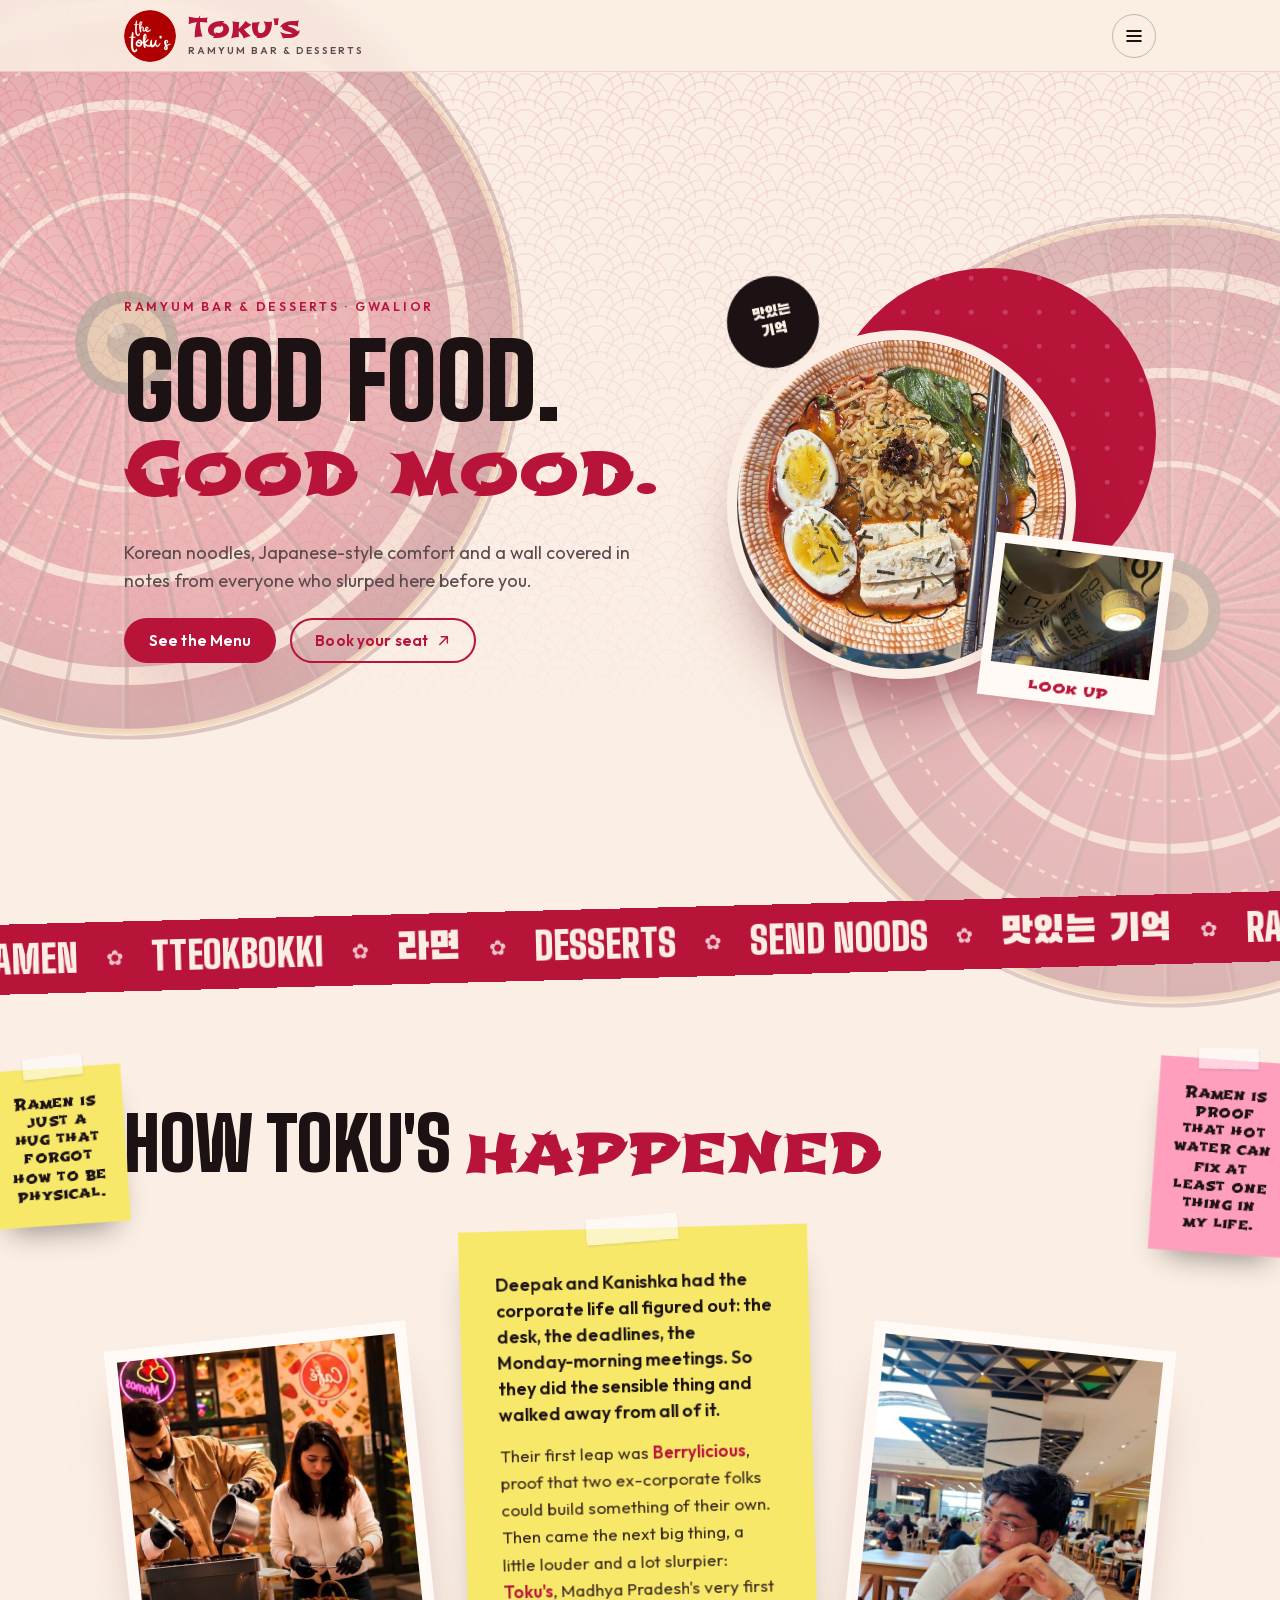
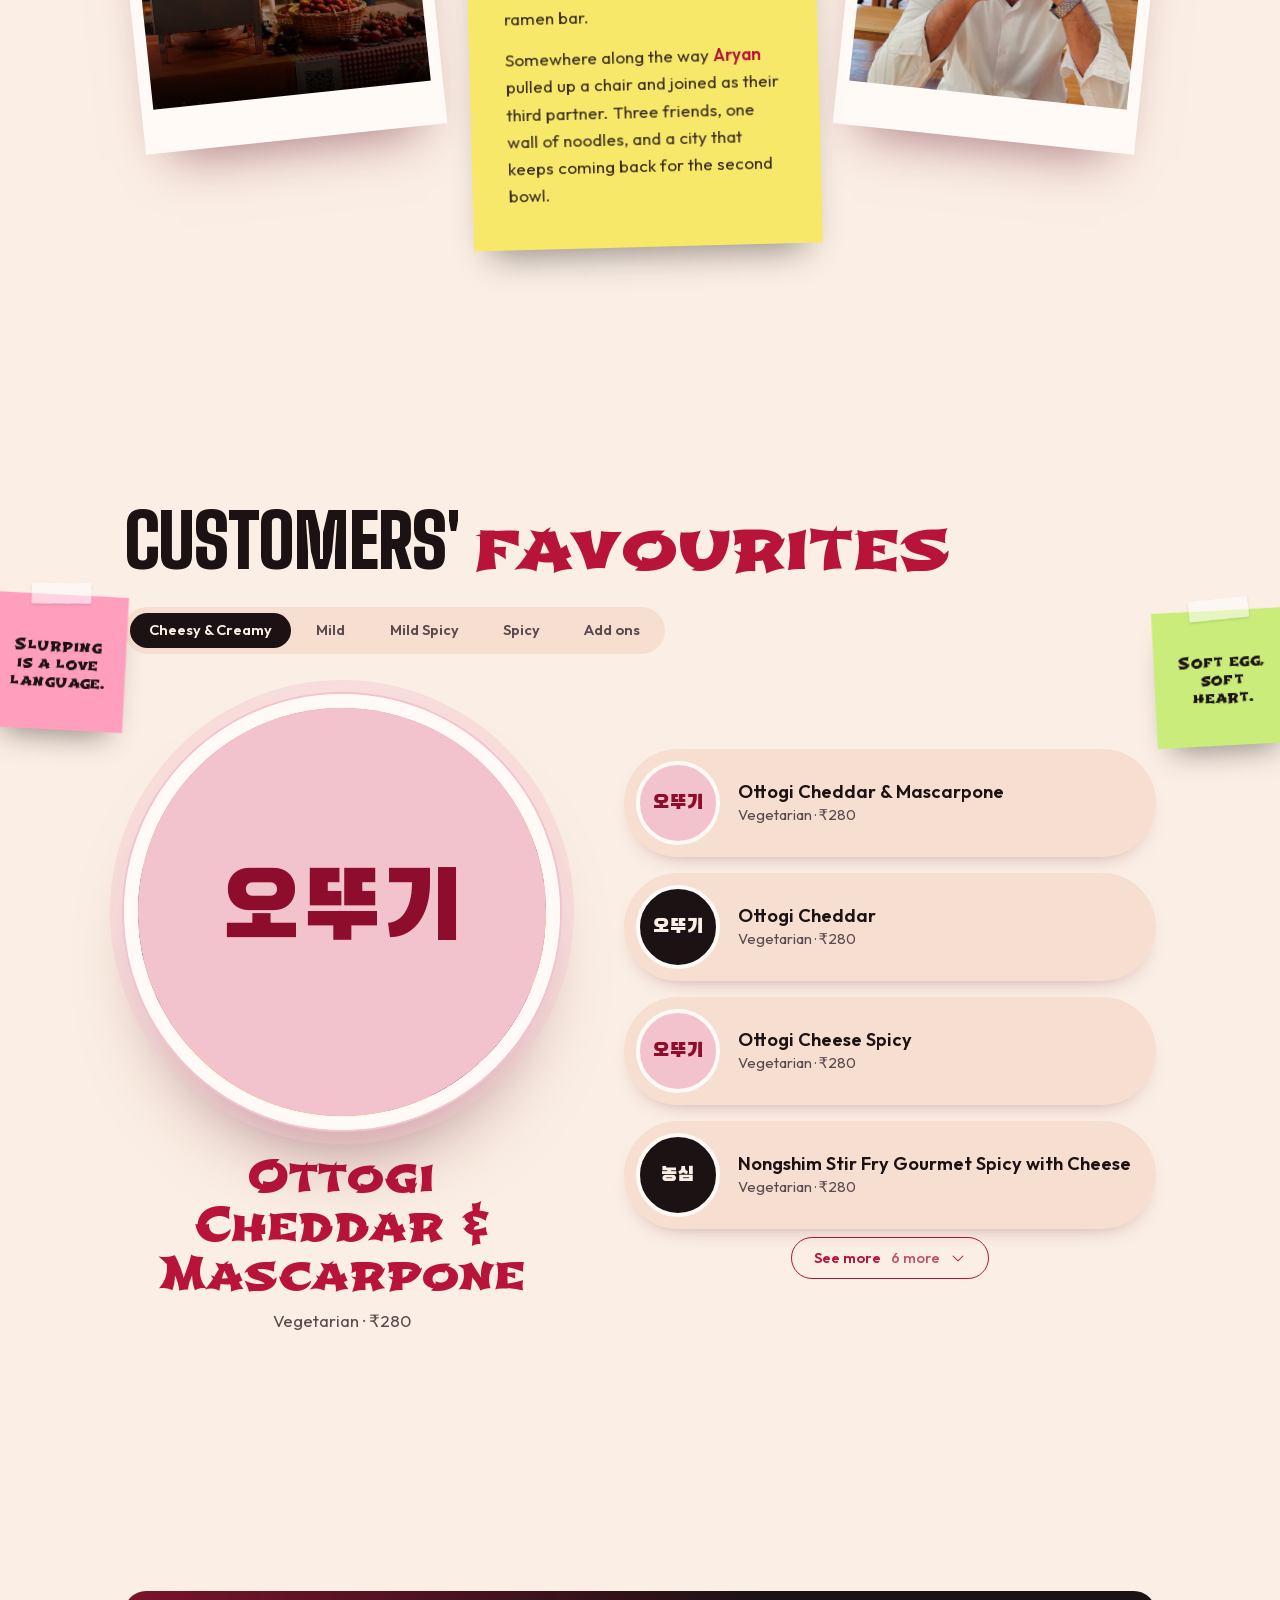
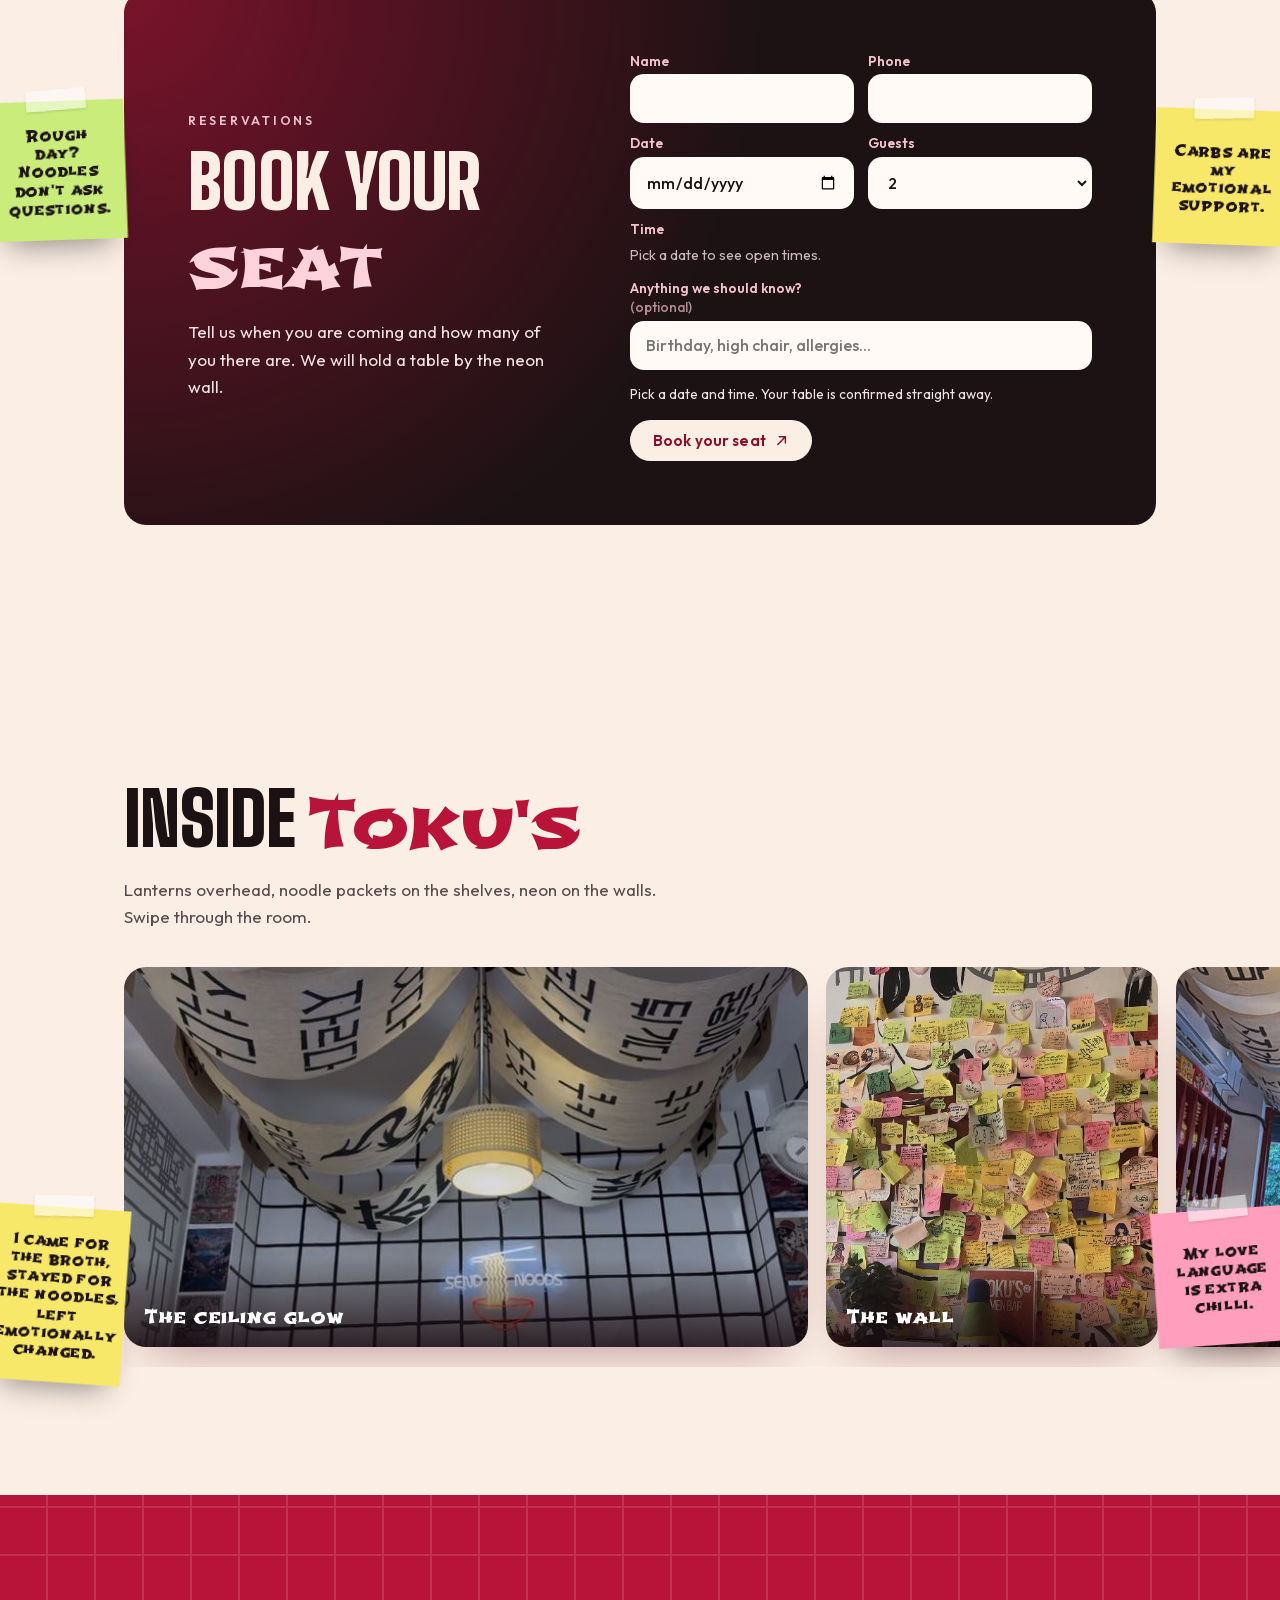
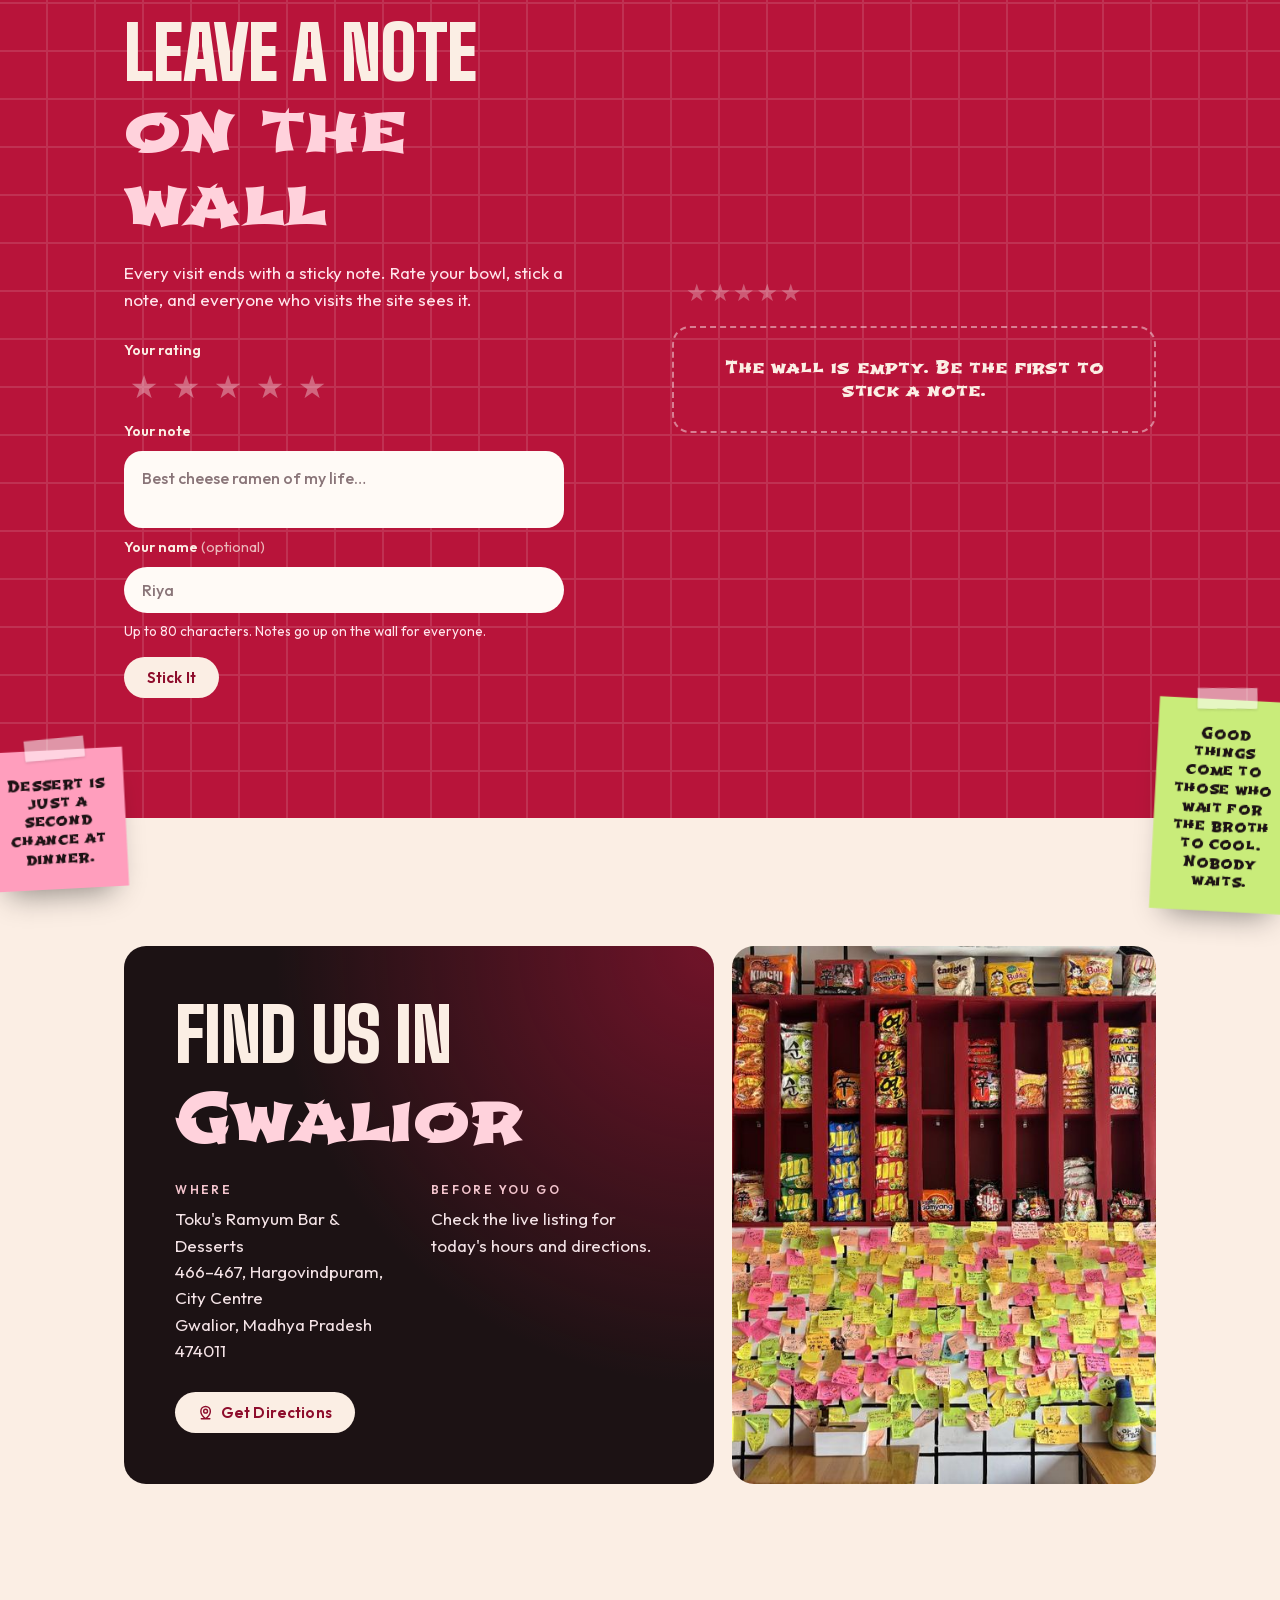
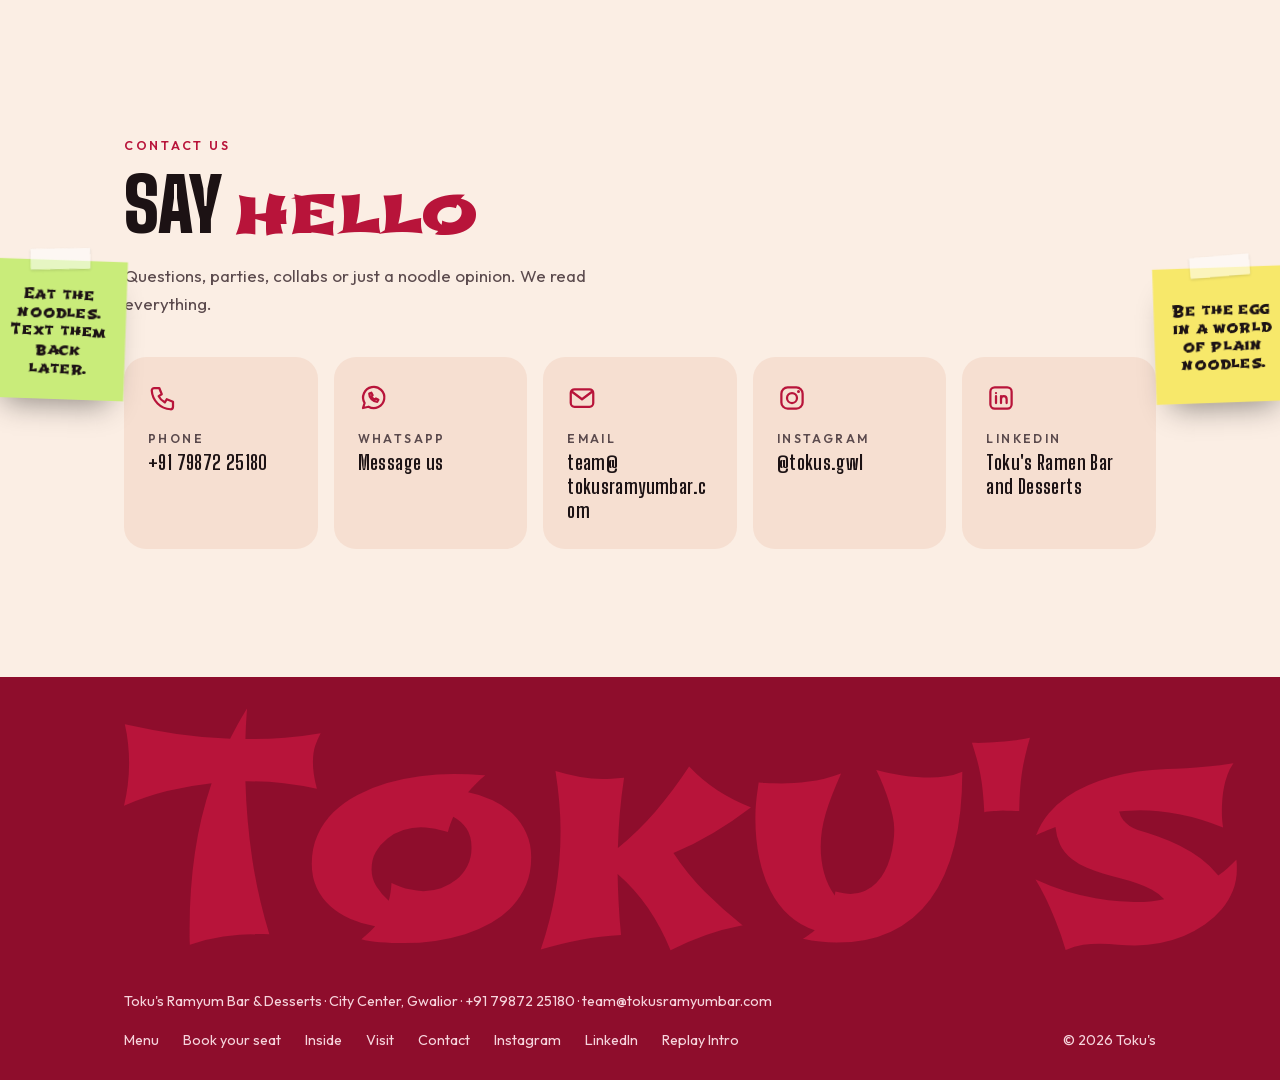
==== commit 17cc8e2d: "Real menu from the owner's sheet, ramen at Rs 280, 5% GST on bills 28 ramen (Cheesy & Creamy, Mild, " ====
--- a/index.html
+++ b/index.html
@@ -29,7 +29,7 @@
     "telephone": "+91-7987225180",
     "email": "team@tokusramyumbar.com",
     "servesCuisine": ["Korean", "Desserts"],
-    "address": { "@type": "PostalAddress", "streetAddress": "City Center, Patel Nagar", "addressLocality": "Gwalior", "addressRegion": "Madhya Pradesh", "addressCountry": "IN" },
+    "address": { "@type": "PostalAddress", "streetAddress": "466-467, Hargovindpuram, City Centre", "addressLocality": "Gwalior", "postalCode": "474011", "addressRegion": "Madhya Pradesh", "addressCountry": "IN" },
     "sameAs": ["https://www.instagram.com/tokus.gwl/", "https://www.linkedin.com/company/toku-s-ramen-bar-and-desserts/home/"]
   }
   </script>
@@ -158,10 +158,11 @@
       <div class="menu__head reveal">
         <h2 class="title"><span class="title__plain">Customers'</span> <span class="title__brush">favourites</span></h2>
         <div class="tabs" role="tablist" aria-label="Menu categories">
-          <button role="tab" aria-selected="true" aria-controls="tab-ramen" id="t-ramen" class="tab">Ramen</button>
-          <button role="tab" aria-selected="false" aria-controls="tab-plates" id="t-plates" class="tab" tabindex="-1">Add ons</button>
-          <button role="tab" aria-selected="false" aria-controls="tab-drinks" id="t-drinks" class="tab" tabindex="-1">Beverages</button>
-          <button role="tab" aria-selected="false" aria-controls="tab-desserts" id="t-desserts" class="tab" tabindex="-1">Desserts</button>
+          <button role="tab" aria-selected="true" aria-controls="tab-cheesy" id="t-cheesy" class="tab">Cheesy &amp; Creamy</button>
+          <button role="tab" aria-selected="false" aria-controls="tab-mild" id="t-mild" class="tab" tabindex="-1">Mild</button>
+          <button role="tab" aria-selected="false" aria-controls="tab-mild-spicy" id="t-mild-spicy" class="tab" tabindex="-1">Mild Spicy</button>
+          <button role="tab" aria-selected="false" aria-controls="tab-spicy" id="t-spicy" class="tab" tabindex="-1">Spicy</button>
+          <button role="tab" aria-selected="false" aria-controls="tab-addons" id="t-addons" class="tab" tabindex="-1">Add ons</button>
         </div>
       </div>
 
@@ -169,157 +170,159 @@
         <figure class="menu__feature reveal">
           <div class="menu__plate">
             <img src="img/bowl.jpg" alt="" width="1364" height="812" loading="lazy" hidden>
-            <span class="menu__glyph is-alt" lang="ko">라볶이</span>
+            <span class="menu__glyph is-alt" lang="ko">오뚜기</span>
           </div>
           <figcaption>
-            <span class="menu__feature-name">Rabokki</span>
-            <span class="menu__feature-desc">Ramen meets tteokbokki: chewy rice cakes, noodles, sweet-spicy gochujang sauce.</span>
+            <span class="menu__feature-name">Ottogi Cheddar &amp; Mascarpone</span>
+            <span class="menu__feature-desc">Vegetarian · ₹280</span>
           </figcaption>
         </figure>
 
         <div class="menu__lists">
-          <ul class="dishes" id="tab-ramen" role="tabpanel" aria-labelledby="t-ramen">
-            <li class="dish">
-              <span class="dish__img dish__img--alt" lang="ko">라볶이</span>
-              <div class="dish__body"><h3>Rabokki</h3><p>Ramen and rice cakes in one sweet-spicy bowl.</p></div>
-            </li>
-            <li class="dish">
-              <span class="dish__img" lang="ko">라면</span>
-              <div class="dish__body"><h3>Toku's Signature Ramen</h3><p>The house bowl: springy noodles, rich broth, soft egg.</p></div>
-            </li>
-            <li class="dish">
-              <span class="dish__img dish__img--alt" lang="ko">치즈</span>
-              <div class="dish__body"><h3>Cheese Ramen</h3><p>Korean spicy noodles under a blanket of melted cheese.</p></div>
+          <ul class="dishes" id="tab-cheesy" role="tabpanel" aria-labelledby="t-cheesy">
+            <li class="dish">
+              <span class="dish__img dish__img--alt" lang="ko">오뚜기</span>
+              <div class="dish__body"><h3>Ottogi Cheddar &amp; Mascarpone</h3><p>Vegetarian · ₹280</p></div>
+            </li>
+            <li class="dish">
+              <span class="dish__img" lang="ko">오뚜기</span>
+              <div class="dish__body"><h3>Ottogi Cheddar</h3><p>Vegetarian · ₹280</p></div>
+            </li>
+            <li class="dish">
+              <span class="dish__img dish__img--alt" lang="ko">오뚜기</span>
+              <div class="dish__body"><h3>Ottogi Cheese Spicy</h3><p>Vegetarian · ₹280</p></div>
+            </li>
+            <li class="dish">
+              <span class="dish__img" lang="ko">농심</span>
+              <div class="dish__body"><h3>Nongshim Stir Fry Gourmet Spicy with Cheese</h3><p>Vegetarian · ₹280</p></div>
+            </li>
+            <li class="dish">
+              <span class="dish__img dish__img--alt" lang="ko">농심</span>
+              <div class="dish__body"><h3>Nongshim Toomba</h3><p>Vegetarian · ₹280</p></div>
+            </li>
+            <li class="dish">
+              <span class="dish__img" lang="ko">오뚜기</span>
+              <div class="dish__body"><h3>Ottogi Stir Fry Cheesy Spicy Chilli &amp; Cheddar</h3><p>Vegetarian · ₹280</p></div>
+            </li>
+            <li class="dish">
+              <span class="dish__img dish__img--alt" lang="ko">불닭</span>
+              <div class="dish__body"><h3>Samyang Buldak Quattro Cheese</h3><p>Non-veg flavour, no meat pieces · ₹280</p></div>
             </li>
             <li class="dish">
               <span class="dish__img" lang="ko">불닭</span>
-              <div class="dish__body"><h3>Fire Noodles</h3><p>For people who are sure they can handle it.</p></div>
-            </li>
-            <li class="dish">
-              <span class="dish__img dish__img--alt" lang="ko">짬뽕</span>
-              <div class="dish__body"><h3>Jjamppong</h3><p>Spicy seafood noodle soup with a smoky broth.</p></div>
-            </li>
-            <li class="dish">
-              <span class="dish__img" lang="ko">우동</span>
-              <div class="dish__body"><h3>Udon Bowl</h3><p>Thick, chewy noodles in a light, savoury broth.</p></div>
-            </li>
-            <li class="dish">
-              <span class="dish__img dish__img--alt" lang="ko">돈코츠</span>
-              <div class="dish__body"><h3>Tonkotsu Ramen</h3><p>Creamy pork-bone broth, tender chashu, spring onion.</p></div>
-            </li>
-            <li class="dish">
-              <span class="dish__img" lang="ko">미소</span>
-              <div class="dish__body"><h3>Miso Ramen</h3><p>Nutty miso broth with corn and a soft egg.</p></div>
-            </li>
-            <li class="dish">
-              <span class="dish__img dish__img--alt" lang="ko">해물</span>
-              <div class="dish__body"><h3>Seafood Ramen</h3><p>Prawns and squid in a clear, spicy broth.</p></div>
+              <div class="dish__body"><h3>Samyang Buldak Carbonara</h3><p>Non-veg flavour, no meat pieces · ₹280</p></div>
+            </li>
+            <li class="dish">
+              <span class="dish__img dish__img--alt" lang="ko">불닭</span>
+              <div class="dish__body"><h3>Samyang Buldak Cream Carbonara</h3><p>Non-veg flavour, no meat pieces · ₹280</p></div>
+            </li>
+            <li class="dish">
+              <span class="dish__img" lang="ko">불닭</span>
+              <div class="dish__body"><h3>Samyang Buldak Cheese</h3><p>Non-veg flavour, no meat pieces · ₹280</p></div>
+            </li>
+          </ul>
+          <ul class="dishes" id="tab-mild" role="tabpanel" aria-labelledby="t-mild" hidden>
+            <li class="dish">
+              <span class="dish__img dish__img--alt" lang="ko">오뚜기</span>
+              <div class="dish__body"><h3>Ottogi Jin Veggie</h3><p>Vegetarian (vegan) · ₹280</p></div>
+            </li>
+            <li class="dish">
+              <span class="dish__img" lang="ko">농심</span>
+              <div class="dish__body"><h3>Nongshim Soon Veggie Gourmet Mild</h3><p>Vegetarian · ₹280</p></div>
+            </li>
+            <li class="dish">
+              <span class="dish__img dish__img--alt" lang="ko">오뚜기</span>
+              <div class="dish__body"><h3>Ottogi Jin Chicken</h3><p>Non-veg flavour, no meat pieces · ₹280</p></div>
+            </li>
+            <li class="dish">
+              <span class="dish__img" lang="ko">삼양</span>
+              <div class="dish__body"><h3>Samyang Tangle Garlic Oil (16g Protein)</h3><p>Non-veg flavour, no meat pieces · ₹280</p></div>
+            </li>
+            <li class="dish">
+              <span class="dish__img dish__img--alt" lang="ko">삼양</span>
+              <div class="dish__body"><h3>Samyang Tangle Creamy Mushroom (16g Protein)</h3><p>Non-veg flavour, no meat pieces · ₹280</p></div>
+            </li>
+            <li class="dish">
+              <span class="dish__img" lang="ko">짜장</span>
+              <div class="dish__body"><h3>Samyang Jjajang Black Bean Sauce</h3><p>Non-veg flavour, no meat pieces · ₹280</p></div>
+            </li>
+            <li class="dish">
+              <span class="dish__img dish__img--alt" lang="ko">김치</span>
+              <div class="dish__body"><h3>Ottogi Kimchi</h3><p>Non-veg flavour, no meat pieces · ₹280</p></div>
+            </li>
+          </ul>
+          <ul class="dishes" id="tab-mild-spicy" role="tabpanel" aria-labelledby="t-mild-spicy" hidden>
+            <li class="dish">
+              <span class="dish__img dish__img--alt" lang="ko">오뚜기</span>
+              <div class="dish__body"><h3>Ottogi Jin Mild</h3><p>Vegetarian · ₹280</p></div>
             </li>
             <li class="dish">
               <span class="dish__img" lang="ko">김치</span>
-              <div class="dish__body"><h3>Kimchi Ramen</h3><p>Tangy, bubbling kimchi broth with silky noodles.</p></div>
+              <div class="dish__body"><h3>Nongshim Kimchi</h3><p>Vegetarian · ₹280</p></div>
+            </li>
+            <li class="dish">
+              <span class="dish__img dish__img--alt" lang="ko">삼양</span>
+              <div class="dish__body"><h3>Samyang Mild Spicy</h3><p>Vegetarian · ₹280</p></div>
+            </li>
+            <li class="dish">
+              <span class="dish__img" lang="ko">신라면</span>
+              <div class="dish__body"><h3>Nongshim Shin Ramyun</h3><p>Vegetarian · ₹280</p></div>
             </li>
           </ul>
-          <ul class="dishes" id="tab-plates" role="tabpanel" aria-labelledby="t-plates" hidden>
+          <ul class="dishes" id="tab-spicy" role="tabpanel" aria-labelledby="t-spicy" hidden>
+            <li class="dish">
+              <span class="dish__img dish__img--alt" lang="ko">오뚜기</span>
+              <div class="dish__body"><h3>Ottogi Jin Spicy</h3><p>Vegetarian · ₹280</p></div>
+            </li>
+            <li class="dish">
+              <span class="dish__img" lang="ko">오뚜기</span>
+              <div class="dish__body"><h3>Ottogi Yeul</h3><p>Vegetarian · ₹280</p></div>
+            </li>
+            <li class="dish">
+              <span class="dish__img dish__img--alt" lang="ko">농심</span>
+              <div class="dish__body"><h3>Nongshim Red Super Spicy</h3><p>Vegetarian · ₹280</p></div>
+            </li>
+            <li class="dish">
+              <span class="dish__img" lang="ko">불닭</span>
+              <div class="dish__body"><h3>Samyang Buldak Hot Chicken</h3><p>Non-veg flavour, no meat pieces · ₹280</p></div>
+            </li>
+            <li class="dish">
+              <span class="dish__img dish__img--alt" lang="ko">불닭</span>
+              <div class="dish__body"><h3>Samyang Buldak Stew Type</h3><p>Non-veg flavour, no meat pieces · ₹280</p></div>
+            </li>
+            <li class="dish">
+              <span class="dish__img" lang="ko">불닭</span>
+              <div class="dish__body"><h3>Samyang Buldak 2× Spicy</h3><p>Non-veg flavour, no meat pieces · ₹280</p></div>
+            </li>
+            <li class="dish">
+              <span class="dish__img dish__img--alt" lang="ko">불닭</span>
+              <div class="dish__body"><h3>Samyang Buldak 3× Spicy</h3><p>Non-veg flavour, no meat pieces · ₹280</p></div>
+            </li>
+          </ul>
+          <ul class="dishes" id="tab-addons" role="tabpanel" aria-labelledby="t-addons" hidden>
+            <li class="dish">
+              <span class="dish__img dish__img--alt" lang="ko">계란</span>
+              <div class="dish__body"><h3>Boiled Egg</h3><p>Add to any bowl · ₹30</p></div>
+            </li>
+            <li class="dish">
+              <span class="dish__img" lang="ko">치즈</span>
+              <div class="dish__body"><h3>Cheese Slice</h3><p>Add to any bowl · ₹30</p></div>
+            </li>
+            <li class="dish">
+              <span class="dish__img dish__img--alt" lang="ko">두부</span>
+              <div class="dish__body"><h3>Tofu</h3><p>Add to any bowl · ₹60</p></div>
+            </li>
+            <li class="dish">
+              <span class="dish__img" lang="ko">파니르</span>
+              <div class="dish__body"><h3>Paneer</h3><p>Add to any bowl · ₹60</p></div>
+            </li>
+            <li class="dish">
+              <span class="dish__img dish__img--alt" lang="ko">김</span>
+              <div class="dish__body"><h3>Nori (Seaweed)</h3><p>Add to any bowl · ₹50</p></div>
+            </li>
             <li class="dish">
               <span class="dish__img" lang="ko">떡볶이</span>
-              <div class="dish__body"><h3>Tteokbokki</h3><p>Chewy rice cakes simmered in a glossy chilli sauce.</p></div>
-            </li>
-            <li class="dish">
-              <span class="dish__img dish__img--alt" lang="ko">핫도그</span>
-              <div class="dish__body"><h3>Korean Corn Dog</h3><p>Crunchy outside, stretchy cheese inside, sugar dusted.</p></div>
-            </li>
-            <li class="dish">
-              <span class="dish__img" lang="ko">김치밥</span>
-              <div class="dish__body"><h3>Kimchi Fried Rice</h3><p>Tangy kimchi, smoky rice, a fried egg on top.</p></div>
-            </li>
-            <li class="dish">
-              <span class="dish__img dish__img--alt" lang="ko">만두</span>
-              <div class="dish__body"><h3>Mandu</h3><p>Pan-fried dumplings with a sesame dipping sauce.</p></div>
-            </li>
-            <li class="dish">
-              <span class="dish__img" lang="ko">김밥</span>
-              <div class="dish__body"><h3>Kimbap</h3><p>Seaweed rolls packed with egg, carrot and pickled radish.</p></div>
-            </li>
-            <li class="dish">
-              <span class="dish__img dish__img--alt" lang="ko">어묵</span>
-              <div class="dish__body"><h3>Eomuk Skewers</h3><p>Fish cake skewers in a warm, peppery broth.</p></div>
-            </li>
-            <li class="dish">
-              <span class="dish__img" lang="ko">치킨</span>
-              <div class="dish__body"><h3>Korean Fried Chicken</h3><p>Twice-fried, glazed in sweet gochujang.</p></div>
-            </li>
-            <li class="dish">
-              <span class="dish__img dish__img--alt" lang="ko">파전</span>
-              <div class="dish__body"><h3>Pajeon</h3><p>Crisp spring onion pancake with a tangy dip.</p></div>
-            </li>
-            <li class="dish">
-              <span class="dish__img" lang="ko">잡채</span>
-              <div class="dish__body"><h3>Japchae</h3><p>Glass noodles tossed with vegetables and sesame.</p></div>
-            </li>
-          </ul>
-          <ul class="dishes" id="tab-drinks" role="tabpanel" aria-labelledby="t-drinks" hidden>
-            <li class="dish">
-              <span class="dish__img dish__img--alt" lang="ko">바나나</span>
-              <div class="dish__body"><h3>Banana Milk</h3><p>The Korean classic, served chilled.</p></div>
-            </li>
-            <li class="dish">
-              <span class="dish__img" lang="ko">복숭아</span>
-              <div class="dish__body"><h3>Peach Iced Tea</h3><p>Sweet, cold and fizz-free.</p></div>
-            </li>
-            <li class="dish">
-              <span class="dish__img dish__img--alt" lang="ko">레몬</span>
-              <div class="dish__body"><h3>Lemon Mint Cooler</h3><p>Fresh lime, mint and soda.</p></div>
-            </li>
-            <li class="dish">
-              <span class="dish__img" lang="ko">커피</span>
-              <div class="dish__body"><h3>Cold Coffee</h3><p>Blended with a scoop of ice cream.</p></div>
-            </li>
-            <li class="dish">
-              <span class="dish__img dish__img--alt" lang="ko">달고나</span>
-              <div class="dish__body"><h3>Dalgona Coffee</h3><p>Whipped coffee over cold milk.</p></div>
-            </li>
-            <li class="dish">
-              <span class="dish__img" lang="ko">탄산</span>
-              <div class="dish__body"><h3>Soft Drink</h3><p>Coke, Sprite or Fanta.</p></div>
-            </li>
-            <li class="dish">
-              <span class="dish__img dish__img--alt" lang="ko">물</span>
-              <div class="dish__body"><h3>Mineral Water</h3><p>A cold one-litre bottle.</p></div>
-            </li>
-          </ul>
-          <ul class="dishes" id="tab-desserts" role="tabpanel" aria-labelledby="t-desserts" hidden>
-            <li class="dish">
-              <span class="dish__img dish__img--alt" lang="ko">빙수</span>
-              <div class="dish__body"><h3>Bingsu</h3><p>Snowy shaved ice piled with fruit and sweet toppings.</p></div>
-            </li>
-            <li class="dish">
-              <span class="dish__img" lang="ko">모찌</span>
-              <div class="dish__body"><h3>Mochi</h3><p>Soft, pillowy rice cakes with a creamy centre.</p></div>
-            </li>
-            <li class="dish">
-              <span class="dish__img dish__img--alt" lang="ko">호떡</span>
-              <div class="dish__body"><h3>Hotteok</h3><p>Sweet pancake filled with brown sugar and nuts.</p></div>
-            </li>
-            <li class="dish">
-              <span class="dish__img" lang="ko">푸딩</span>
-              <div class="dish__body"><h3>Caramel Pudding</h3><p>Silky custard under a dark caramel top.</p></div>
-            </li>
-            <li class="dish">
-              <span class="dish__img dish__img--alt" lang="ko">와플</span>
-              <div class="dish__body"><h3>Waffle</h3><p>Crisp waffle with cream, berries and syrup.</p></div>
-            </li>
-            <li class="dish">
-              <span class="dish__img" lang="ko">아이스</span>
-              <div class="dish__body"><h3>Soft Serve</h3><p>Swirled vanilla soft serve in a cone or cup.</p></div>
-            </li>
-            <li class="dish">
-              <span class="dish__img dish__img--alt" lang="ko">딸기</span>
-              <div class="dish__body"><h3>Strawberry Bingsu</h3><p>Shaved milk ice with fresh strawberries.</p></div>
-            </li>
-            <li class="dish">
-              <span class="dish__img" lang="ko">초코</span>
-              <div class="dish__body"><h3>Choco Lava Cake</h3><p>Warm cake with a molten chocolate centre.</p></div>
+              <div class="dish__body"><h3>Tteokbokki</h3><p>Add to any bowl · ₹50</p></div>
             </li>
           </ul>
         </div>
@@ -422,10 +425,10 @@
       <div class="visit__card reveal">
         <h2 class="title title--light"><span class="title__plain">Find us in</span> <span class="title__brush">Gwalior</span></h2>
         <dl class="visit__facts">
-          <div><dt>Where</dt><dd>Toku's Ramyum Bar &amp; Desserts<br>City Center, Patel Nagar side<br>Gwalior, Madhya Pradesh</dd></div>
+          <div><dt>Where</dt><dd>Toku's Ramyum Bar &amp; Desserts<br>466–467, Hargovindpuram, City Centre<br>Gwalior, Madhya Pradesh 474011</dd></div>
           <div><dt>Before you go</dt><dd>Check the live listing for today's hours and directions.</dd></div>
         </dl>
-        <a class="btn btn--cream" href="https://www.google.com/maps/search/?api=1&amp;query=Toku%27s%20Ramen%20Bar%20%26%20Desserts%20City%20Center%20Gwalior" target="_blank" rel="noopener">
+        <a class="btn btn--cream" href="https://www.google.com/maps/search/?api=1&amp;query=Toku%27s%20Ramen%20Bar%20%26%20Desserts%2C%20466-467%20Hargovindpuram%2C%20City%20Centre%2C%20Gwalior%20474011" target="_blank" rel="noopener">
           <svg class="icon"><use href="#i-pin"/></svg> Get Directions
         </a>
       </div>
